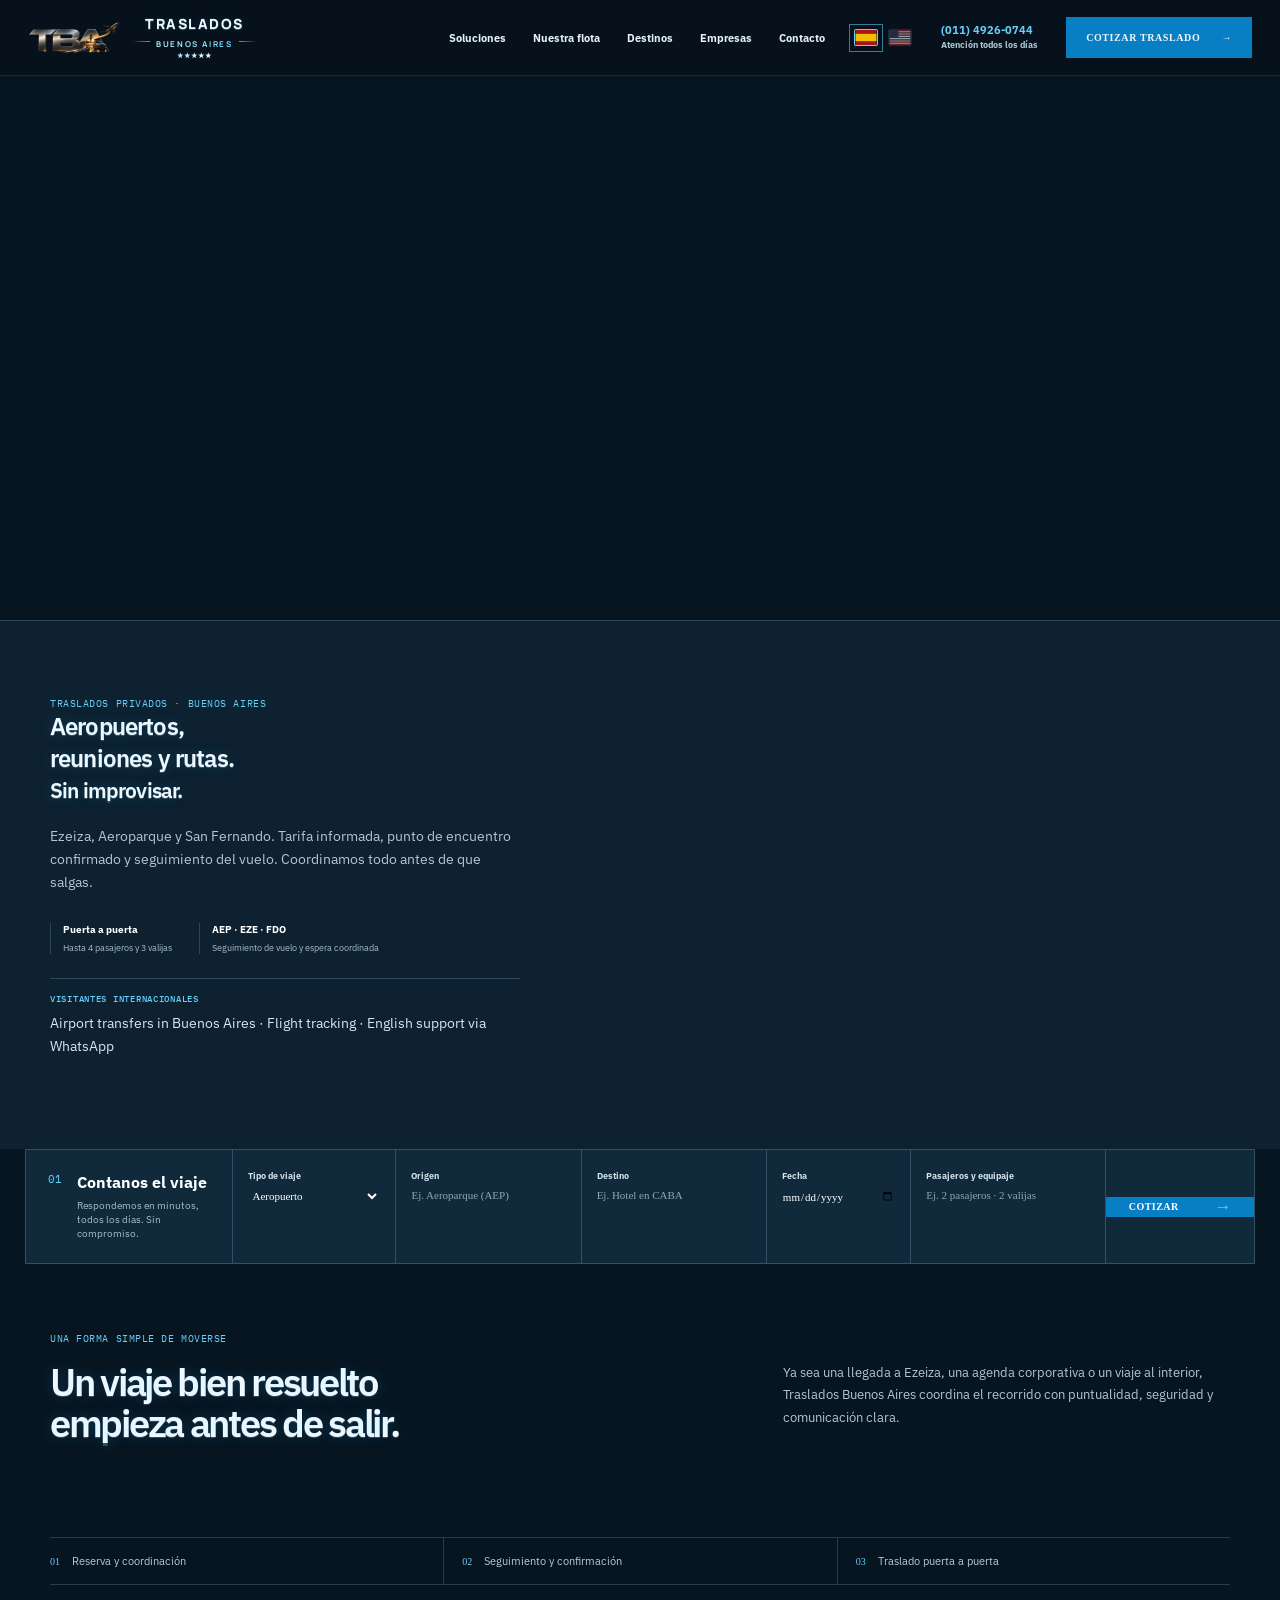
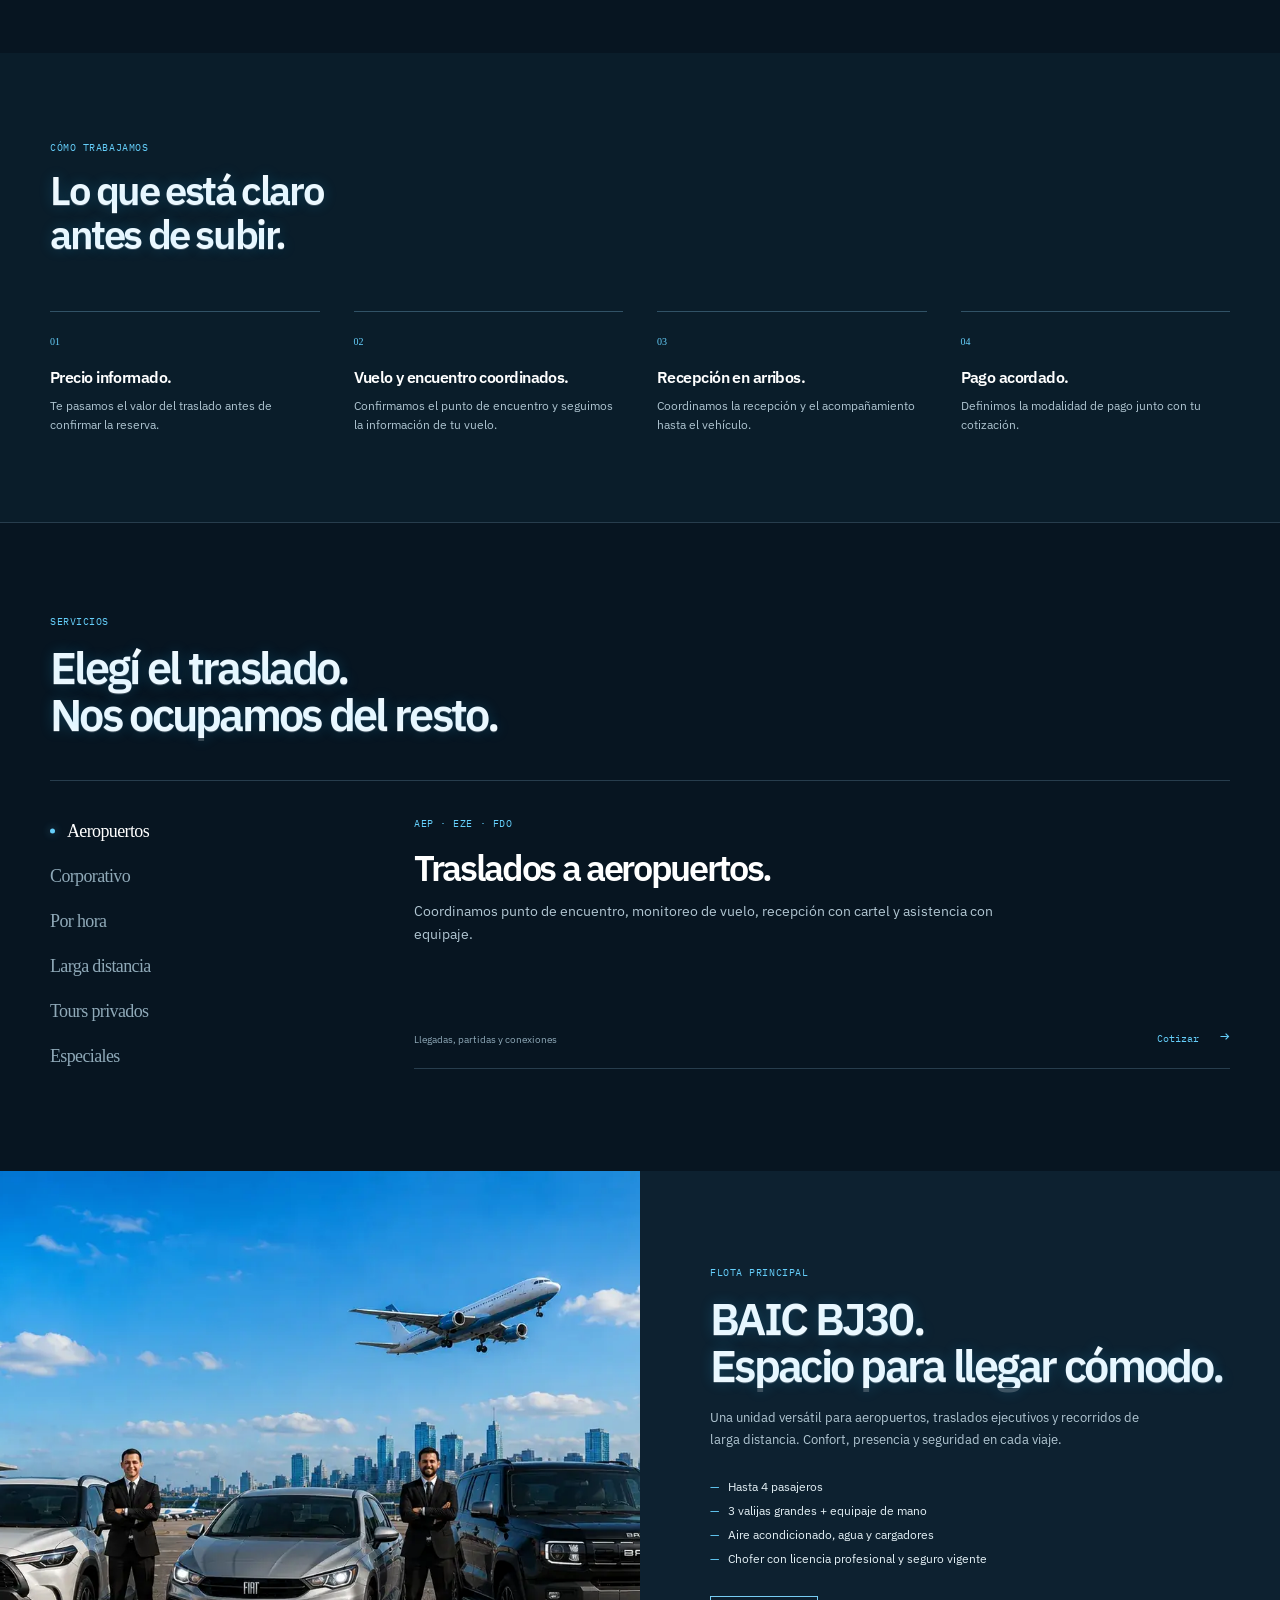
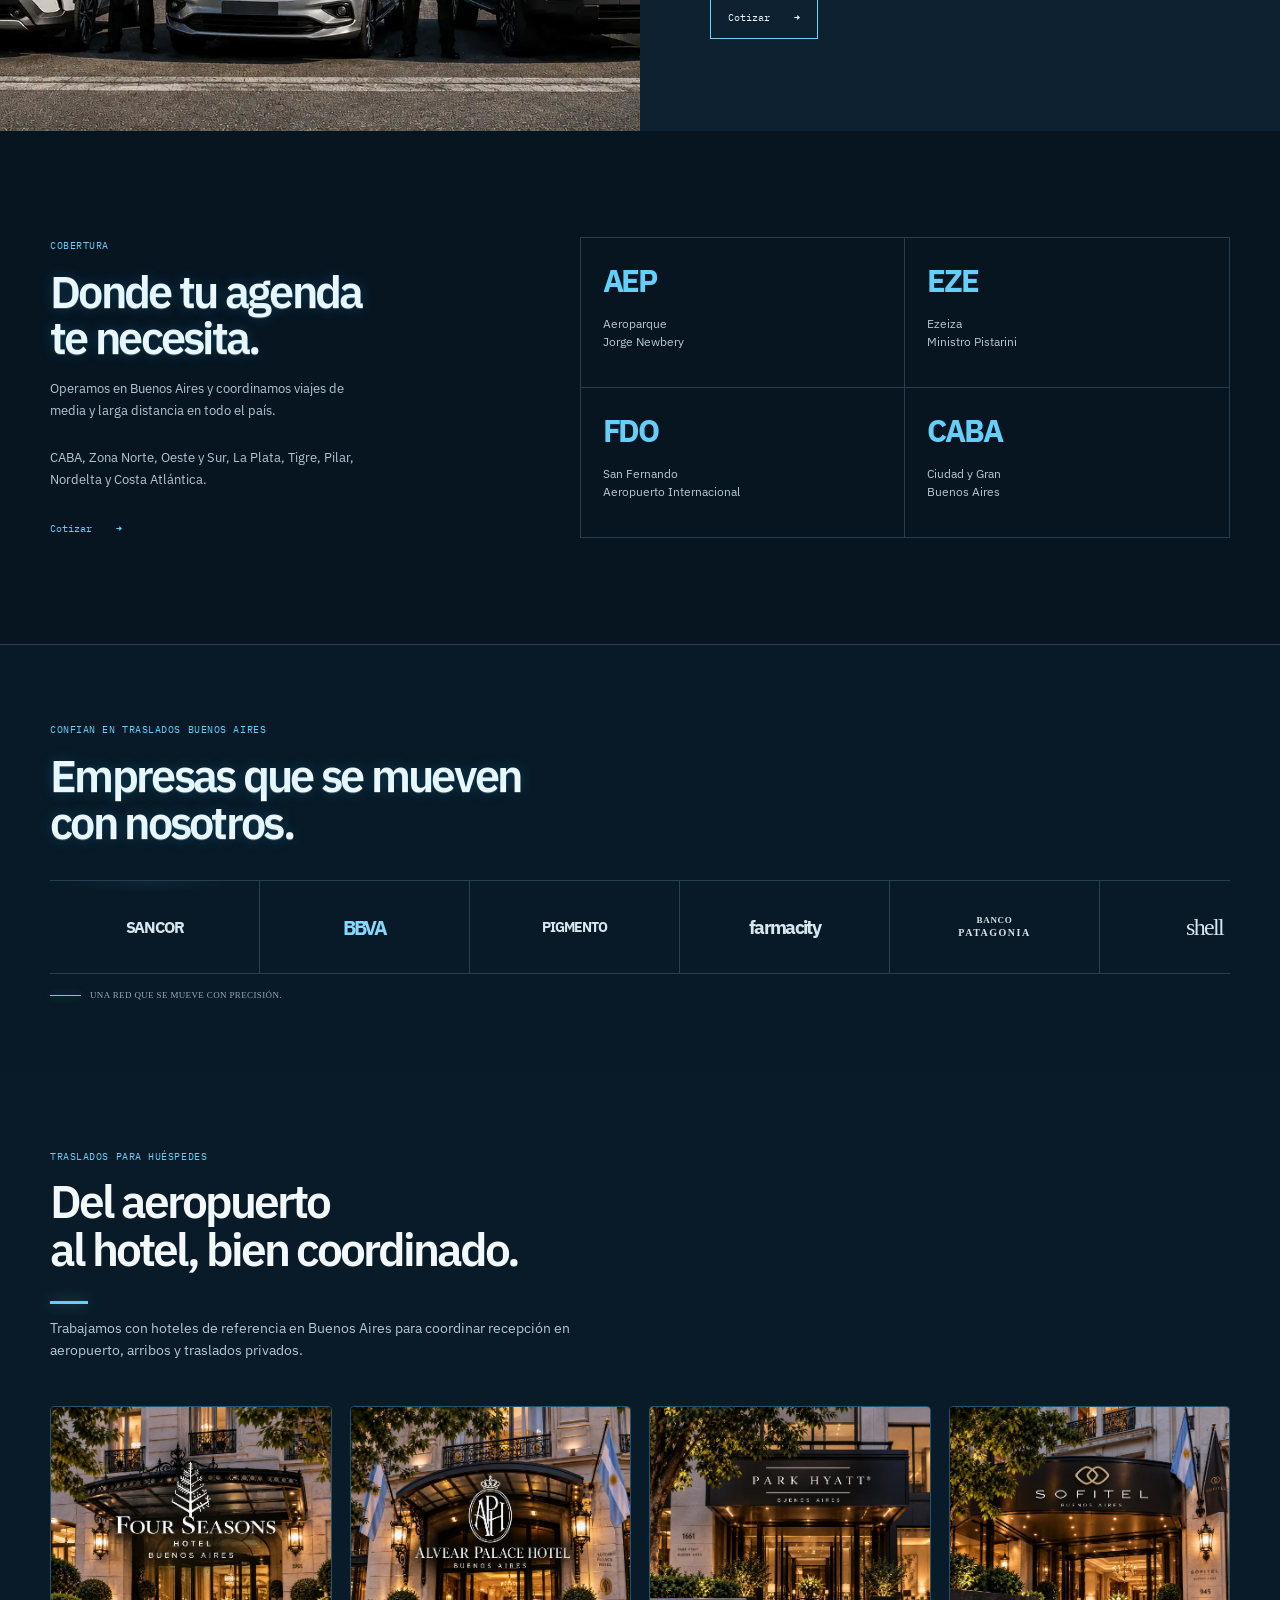
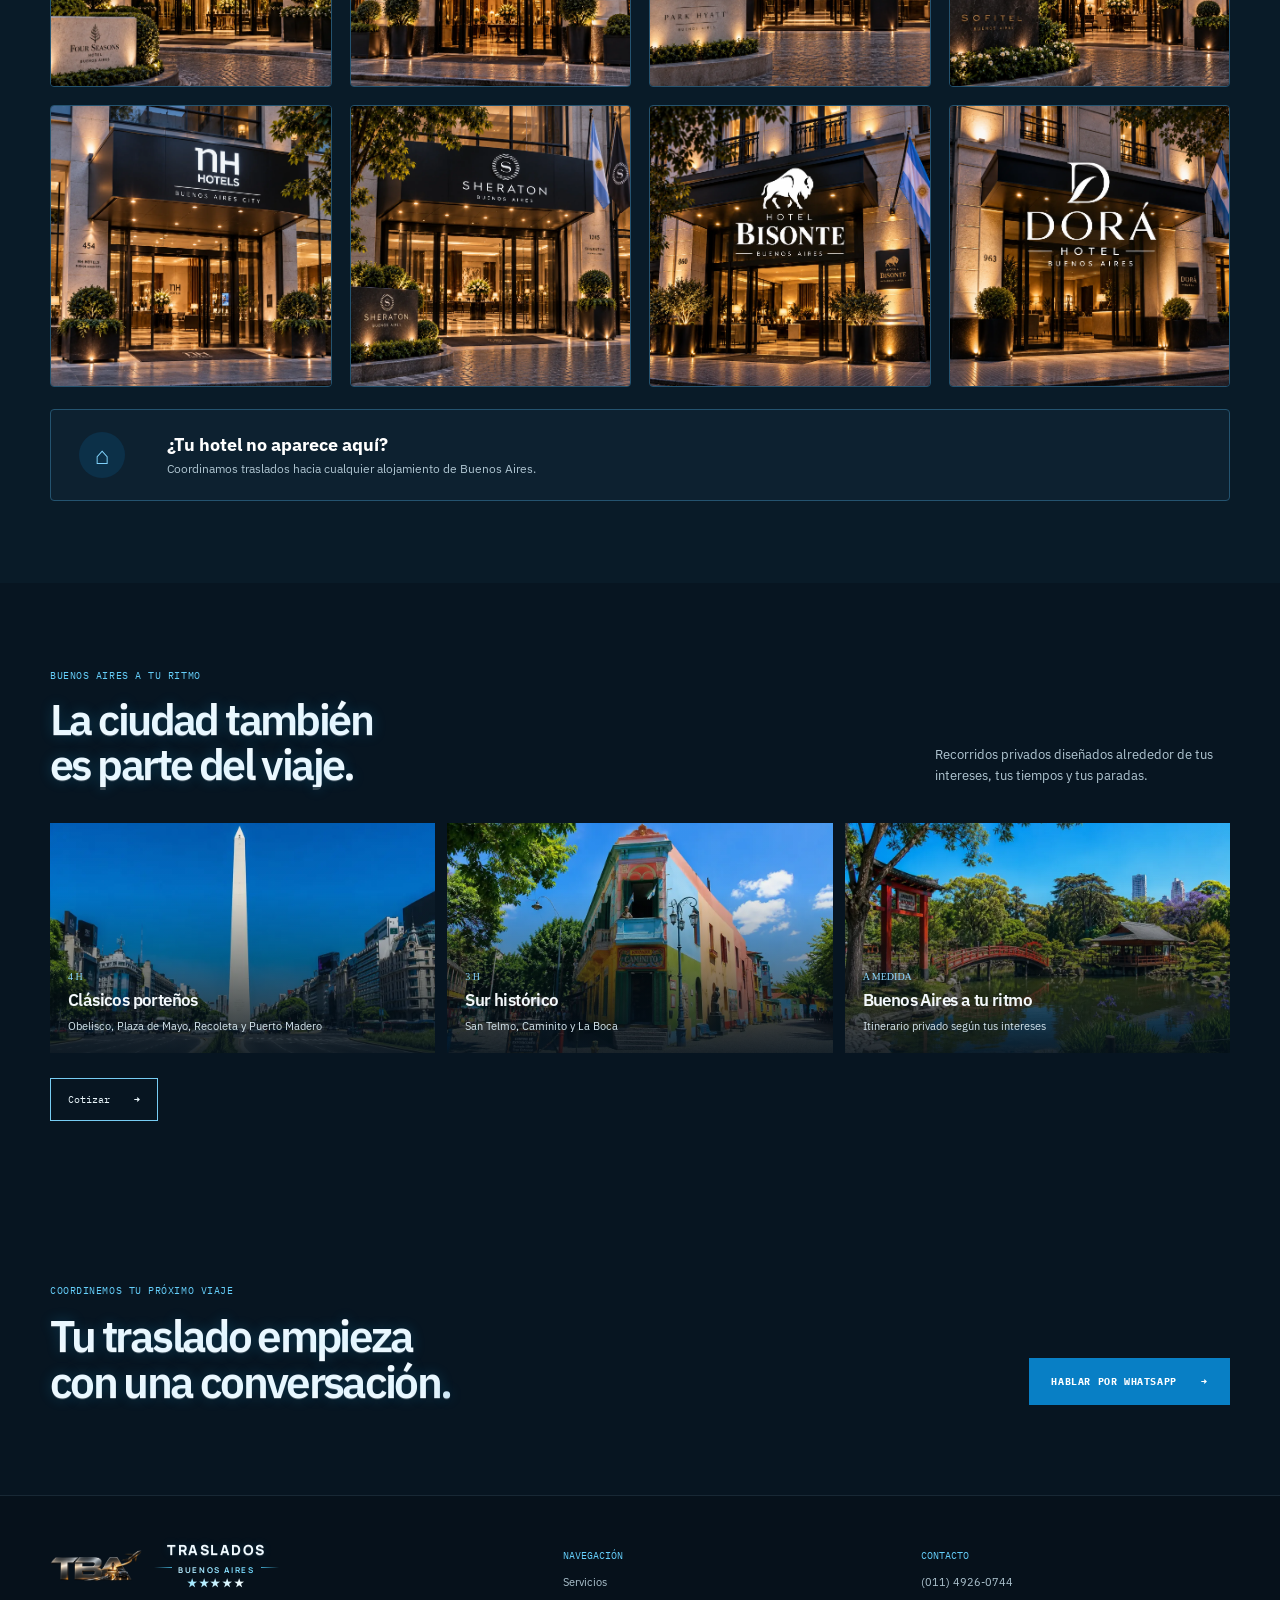
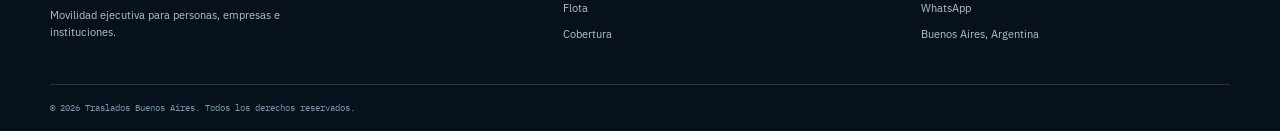
==== index.html @ 962ed680 "Update Traslados Buenos Aires site and SEO" ====
<!doctype html>
<html lang="es"><head><meta charset="UTF-8"><meta name="viewport" content="width=device-width,initial-scale=1.0"><meta name="description" content="Traslados Buenos Aires: servicio privado a Ezeiza, Aeroparque y San Fernando. Chofer, traslados ejecutivos y viajes por Argentina para residentes y visitantes internacionales desde EE. UU., Alemania, China y otros paises."><meta name="robots" content="index,follow"><meta name="geo.region" content="AR-C"><meta name="geo.placename" content="Buenos Aires, Argentina"><link rel="icon" type="image/png" sizes="512x512" href="assets/favicon-512.png"><link rel="apple-touch-icon" sizes="512x512" href="assets/favicon-512.png"><link rel="canonical" href="https://trasladosbuenosiares.com/"><meta property="og:type" content="website"><meta property="og:site_name" content="Traslados Buenos Aires"><meta property="og:title" content="Traslados Buenos Aires | Aeropuerto y chofer privado"><meta property="og:description" content="Traslados privados a Ezeiza, Aeroparque y San Fernando, con chofer y coordinacion previa en Buenos Aires, Argentina."><meta property="og:url" content="https://trasladosbuenosiares.com/"><meta name="twitter:card" content="summary"><meta name="twitter:title" content="Traslados Buenos Aires | Aeropuerto y chofer privado"><meta name="twitter:description" content="Traslados privados en Buenos Aires para aeropuertos, empresas y viajes por Argentina."><title>Traslados Buenos Aires | Ezeiza, Aeroparque y chofer privado</title><script type="application/ld+json">{"@context":"https://schema.org","@type":"LocalBusiness","name":"Traslados Buenos Aires","url":"https://trasladosbuenosiares.com/","description":"Private airport transfers and executive chauffeur service in Buenos Aires and Greater Buenos Aires, Argentina, for local clients and international visitors.","telephone":"+54 11 4926-0744","address":{"@type":"PostalAddress","addressLocality":"Buenos Aires","addressRegion":"Ciudad Autonoma de Buenos Aires","addressCountry":"AR"},"geo":{"@type":"GeoCoordinates","latitude":"-34.6037","longitude":"-58.3816"},"areaServed":[{"@type":"City","name":"Buenos Aires"},{"@type":"AdministrativeArea","name":"Gran Buenos Aires"},{"@type":"Country","name":"Argentina"}],"serviceType":["Airport transfers in Buenos Aires","Ezeiza airport transfer","Aeroparque transfer","Executive chauffeur service","Private transportation","Long-distance travel"],"audience":{"@type":"Audience","audienceType":"International visitors traveling to Buenos Aires from the United States, Germany, China and other countries"},"sameAs":[],"availableLanguage":["Spanish","English"]}</script><link rel="describedby" type="text/markdown" href="/llms.txt"><link rel="preconnect" href="https://fonts.googleapis.com"><link rel="preconnect" href="https://fonts.gstatic.com" crossorigin><link id="tba-fonts" rel="preload" as="style" href="https://fonts.googleapis.com/css2?family=IBM+Plex+Mono:wght@400;500&family=IBM+Plex+Sans:wght@400;500;600;700&family=Manrope:wght@600;700;800&display=swap"><noscript><link href="https://fonts.googleapis.com/css2?family=IBM+Plex+Mono:wght@400;500&family=IBM+Plex+Sans:wght@400;500;600;700&family=Manrope:wght@600;700;800&display=swap" rel="stylesheet"></noscript><link rel="preload" as="image" href="assets/tba-airport-arrival.webp" type="image/webp" fetchpriority="high" media="(min-width:701px)"><link rel="preload" as="image" href="assets/tba-airport-arrival-mobile.webp" type="image/webp" fetchpriority="high" media="(max-width:700px)"><link rel="stylesheet" href="styles.css"></head>
<body><header class="site-header"><a class="brand" href="#inicio" aria-label="Traslados Buenos Aires"><img class="brand-logo" src="assets/tba-logo.webp" alt="Monograma TBA" width="1774" height="887" decoding="async"><span class="brand-wordmark"><strong>TRASLADOS</strong><span class="brand-subline"><i aria-hidden="true"></i><small>BUENOS AIRES</small><i aria-hidden="true"></i></span><span class="brand-stars" aria-hidden="true">&#9733;&#9733;&#9733;&#9733;&#9733;</span></span></a><button class="menu-toggle" aria-label="Abrir menú" aria-expanded="false">☰</button><nav class="main-nav"><a href="#servicios">Soluciones</a><a href="#flota">Nuestra flota</a><a href="#cobertura">Destinos</a><a href="#empresa">Empresas</a><a href="#contacto">Contacto</a></nav><div class="lang" aria-label="Selector de idioma"><button class="active" type="button" data-language="es" aria-label="Idioma espanol" aria-pressed="true"><svg class="lang-flag" viewBox="0 0 28 20" aria-hidden="true" focusable="false"><path fill="#AA151B" d="M0 0h28v5H0zM0 15h28v5H0z"/><path fill="#F1BF00" d="M0 5h28v10H0z"/></svg><span class="sr-only">Espanol</span></button><button type="button" data-language="en" aria-label="English language" aria-pressed="false"><svg class="lang-flag" viewBox="0 0 28 20" aria-hidden="true" focusable="false"><path fill="#B22234" d="M0 0h28v1.54H0zm0 3.08h28v1.54H0zm0 3.08h28v1.54H0zm0 3.08h28v1.54H0zm0 3.08h28v1.54H0zm0 3.08h28V20H0z"/><path fill="#FFF" d="M0 1.54h28v1.54H0zm0 3.08h28v1.54H0zm0 3.08h28v1.54H0zm0 3.08h28v1.54H0zm0 3.08h28v1.54H0zm0 3.08h28v1.54H0z"/><path fill="#3C3B6E" d="M0 0h12v10.77H0z"/></svg><span class="sr-only">English</span></button></div><a class="header-phone" href="tel:+541149260744"><span>(011) 4926-0744</span><small>Atención todos los días</small></a><a class="header-cta" href="#reservar">Cotizar traslado <b>→</b></a></header>
<main><section class="hero hero-image-first" id="inicio"><div class="hero-visual"><picture><source media="(max-width:700px)" srcset="assets/tba-airport-arrival-mobile.webp" type="image/webp"><img src="assets/tba-airport-arrival.webp" alt="Servicio de traslados privados en la terminal de aeropuerto de Buenos Aires" width="1981" height="794" fetchpriority="high" decoding="async"></picture></div></section><section class="hero-intro"><div class="hero-copy"><p class="kicker">TRASLADOS PRIVADOS &middot; BUENOS AIRES</p><h1>Aeropuertos,<br>reuniones y rutas.<em>Sin improvisar.</em></h1><p>Ezeiza, Aeroparque y San Fernando. Tarifa informada, punto de encuentro confirmado y seguimiento del vuelo. Coordinamos todo antes de que salgas.</p><div class="hero-facts"><span><b>Puerta a puerta</b> Hasta 4 pasajeros y 3 valijas</span><span><b>AEP &middot; EZE &middot; FDO</b> Seguimiento de vuelo y espera coordinada</span></div><p class="international-access"><b>VISITANTES INTERNACIONALES</b><span>Airport transfers in Buenos Aires &middot; Flight tracking &middot; English support via WhatsApp</span></p></div></section>
<section class="booking" id="reservar" aria-label="Formulario de cotización"><div class="booking-intro"><span>01</span><div><b>Contanos el viaje</b><small>Respondemos en minutos, todos los días. Sin compromiso.</small></div></div><label>Tipo de viaje<select data-booking-field="Tipo de viaje"><option>Aeropuerto</option><option>Punto a punto</option><option>Auto por hora</option><option>Larga distancia</option></select></label><label>Origen<input data-booking-field="Origen" placeholder="Ej. Aeroparque (AEP)"></label><label>Destino<input data-booking-field="Destino" placeholder="Ej. Hotel en CABA"></label><label>Fecha<input data-booking-field="Fecha" type="date"></label><label>Pasajeros y equipaje<input data-booking-field="Pasajeros y equipaje" placeholder="Ej. 2 pasajeros · 2 valijas"></label><a class="booking-quote" href="https://wa.me/5491127961111" target="_blank" rel="noreferrer"><span>Cotizar</span><b>→</b></a></section>
<section class="intro section"><div><p class="kicker">UNA FORMA SIMPLE DE MOVERSE</p><h2>Un viaje bien resuelto<br>empieza antes de salir.</h2></div><p>Ya sea una llegada a Ezeiza, una agenda corporativa o un viaje al interior, Traslados Buenos Aires coordina el recorrido con puntualidad, seguridad y comunicación clara.</p><div class="intro-metrics"><span><b>01</b> Reserva y coordinación</span><span><b>02</b> Seguimiento y confirmación</span><span><b>03</b> Traslado puerta a puerta</span></div></section><section class="operation" id="como-trabajamos"><div class="operation-inner"><p class="kicker">CÓMO TRABAJAMOS</p><h2>Lo que está claro<br>antes de subir.</h2><div class="steps operation-clarity"><article><span>01</span><h3>Precio informado.</h3><p>Te pasamos el valor del traslado antes de confirmar la reserva.</p></article><article><span>02</span><h3>Vuelo y encuentro coordinados.</h3><p>Confirmamos el punto de encuentro y seguimos la información de tu vuelo.</p></article><article><span>03</span><h3>Recepción en arribos.</h3><p>Coordinamos la recepción y el acompañamiento hasta el vehículo.</p></article><article><span>04</span><h3>Pago acordado.</h3><p>Definimos la modalidad de pago junto con tu cotización.</p></article></div></div></section>
<section class="services section" id="servicios"><div class="section-heading"><p class="kicker">SERVICIOS</p><h2>Elegí el traslado.<br>Nos ocupamos del resto.</h2></div><div class="service-tabs"><div class="service-tab-nav" role="tablist" aria-label="Servicios de Traslados Buenos Aires"><button class="is-active" role="tab" aria-selected="true" data-service="airport">Aeropuertos</button><button role="tab" aria-selected="false" data-service="corporate">Corporativo</button><button role="tab" aria-selected="false" data-service="hourly">Por hora</button><button role="tab" aria-selected="false" data-service="distance">Larga distancia</button><button role="tab" aria-selected="false" data-service="tours">Tours privados</button><button role="tab" aria-selected="false" data-service="special">Especiales</button></div><div class="service-tab-panels"><article class="service-panel is-active" data-panel="airport"><p class="kicker">AEP · EZE · FDO</p><h3>Traslados a aeropuertos.</h3><p>Coordinamos punto de encuentro, monitoreo de vuelo, recepción con cartel y asistencia con equipaje.</p><div class="service-panel-footer"><span>Llegadas, partidas y conexiones</span><a href="#reservar">Cotizar <b>→</b></a></div></article><article class="service-panel" data-panel="corporate"><p class="kicker">AGENDA CORPORATIVA</p><h3>Movilidad para empresas.</h3><p>Traslados para ejecutivos, equipos y eventos con recorridos, horarios y puntos de espera definidos de antemano.</p><div class="service-panel-footer"><span>Reuniones, equipos y eventos</span><a href="#reservar">Cotizar <b>→</b></a></div></article><article class="service-panel" data-panel="hourly"><p class="kicker">AUTO A DISPOSICIÓN</p><h3>Tiempo a tu favor.</h3><p>Vehículo con chofer para trámites, visitas y recorridos abiertos. La unidad queda disponible durante el tiempo coordinado.</p><div class="service-panel-footer"><span>Mínimo de 3 horas · Kilometraje libre dentro de CABA y GBA</span><a href="#reservar">Cotizar <b>→</b></a></div></article><article class="service-panel" data-panel="distance"><p class="kicker">INTERURBANOS</p><h3>Media y larga distancia.</h3><p>Mar del Plata, Rosario, Córdoba, Pinamar y cualquier destino del país. Cotizamos según recorrido, horarios, paradas y equipaje.</p><div class="service-panel-footer"><span>Desde CABA y Gran Buenos Aires</span><a href="#reservar">Cotizar <b>→</b></a></div></article><article class="service-panel" data-panel="tours"><p class="kicker">BUENOS AIRES Y ALREDEDORES</p><h3>Recorridos a tu ritmo.</h3><p>Armamos un itinerario privado según intereses, tiempos y los lugares que quieras conocer.</p><div class="service-panel-footer"><span>Ciudad, cultura, compras y paseos</span><a href="#recorridos">Ver recorridos <b>→</b></a></div></article><article class="service-panel" data-panel="special"><p class="kicker">ENVÍOS PUERTA A PUERTA</p><h3>Encomiendas y documentación.</h3><p>Mensajería privada para documentos, carpetas o paquetes pequeños. Retiro coordinado y comprobante de entrega.</p><div class="service-panel-footer"><span>Consultas según requerimiento</span><a href="https://wa.me/5491127961111" target="_blank" rel="noreferrer">Hablar por WhatsApp <b>→</b></a></div></article></div></div></section>
<section class="fleet section" id="flota"><div class="fleet-photo"><img src="assets/tba-fleet-airport.webp" alt="BAIC BJ30 de Traslados Buenos Aires" loading="lazy" decoding="async"></div><div class="fleet-copy"><p class="kicker">FLOTA PRINCIPAL</p><h2>BAIC BJ30.<br>Espacio para llegar cómodo.</h2><p>Una unidad versátil para aeropuertos, traslados ejecutivos y recorridos de larga distancia. Confort, presencia y seguridad en cada viaje.</p><ul><li>Hasta 4 pasajeros</li><li>3 valijas grandes + equipaje de mano</li><li>Aire acondicionado, agua y cargadores</li><li>Chofer con licencia profesional y seguro vigente</li></ul><a class="outline-button" href="#reservar">Cotizar <b>→</b></a></div></section>
<section class="coverage section" id="cobertura"><div class="coverage-copy"><p class="kicker">COBERTURA</p><h2>Donde tu agenda<br>te necesita.</h2><p>Operamos en Buenos Aires y coordinamos viajes de media y larga distancia en todo el país.</p><p class="coverage-zones">CABA, Zona Norte, Oeste y Sur, La Plata, Tigre, Pilar, Nordelta y Costa Atlántica.</p><a href="#reservar">Cotizar <b>→</b></a></div><div class="coverage-list"><article><span>AEP</span><p>Aeroparque<br>Jorge Newbery</p></article><article><span>EZE</span><p>Ezeiza<br>Ministro Pistarini</p></article><article><span>FDO</span><p>San Fernando<br>Aeropuerto Internacional</p></article><article><span>CABA</span><p>Ciudad y Gran<br>Buenos Aires</p></article></div></section>
<section class="company section" id="empresa"><div class="section-heading"><p class="kicker">CONFIAN EN TRASLADOS BUENOS AIRES</p><h2>Empresas que se mueven<br>con nosotros.</h2></div><div class="companies-rail" aria-label="Empresas que confían en Traslados Buenos Aires"><div class="companies"><span class="word-sancor">SANCOR</span><span class="word-bbva">BBVA</span><span class="word-pigmento">PIGMENTO</span><span class="word-farmacity">farmacity</span><span class="word-patagonia">BANCO <i>PATAGONIA</i></span><span class="word-shell">shell</span><span class="word-ypf">YPF</span></div><div class="companies companies-copy" aria-hidden="true"><span class="word-sancor">SANCOR</span><span class="word-bbva">BBVA</span><span class="word-pigmento">PIGMENTO</span><span class="word-farmacity">farmacity</span><span class="word-patagonia">BANCO <i>PATAGONIA</i></span><span class="word-shell">shell</span><span class="word-ypf">YPF</span></div></div><p class="company-note"><i></i> Una red que se mueve con precisión.</p></section>
<section class="hotels section" id="hoteles"><div class="hotel-heading"><p class="kicker">TRASLADOS PARA HUÉSPEDES</p><h2>Del aeropuerto<br>al hotel, bien coordinado.</h2><i></i><p>Trabajamos con hoteles de referencia en Buenos Aires para coordinar recepción en aeropuerto, arribos y traslados privados.</p></div><div class="hotel-cards" aria-label="Hoteles con los que trabaja Traslados Buenos Aires"><article class="hotel-card hotel-four hotel-photo"><img class="hotel-thumb" src="assets/four-seasons-buenos-aires.webp" alt="Fachada del Four Seasons Hotel Buenos Aires" width="1254" height="1254" loading="lazy" decoding="async"></article><article class="hotel-card hotel-alvear hotel-photo"><img class="hotel-thumb" src="assets/alvear-palace-buenos-aires.webp" alt="Fachada de Alvear Palace Hotel" width="1254" height="1254" loading="lazy" decoding="async"></article><article class="hotel-card hotel-park hotel-photo"><img class="hotel-thumb" src="assets/park-hyatt-buenos-aires.webp" alt="Fachada de Park Hyatt Buenos Aires" width="1254" height="1254" loading="lazy" decoding="async"></article><article class="hotel-card hotel-sofitel hotel-photo"><img class="hotel-thumb" src="assets/sofitel-buenos-aires.webp" alt="Fachada del Sofitel Buenos Aires" width="1254" height="1254" loading="lazy" decoding="async"></article><article class="hotel-card hotel-nh hotel-photo"><img class="hotel-thumb" src="assets/nh-hotels-buenos-aires.webp" alt="Fachada de NH Hotels Buenos Aires City" width="1254" height="1254" loading="lazy" decoding="async"></article><article class="hotel-card hotel-sheraton"><img class="hotel-thumb" src="assets/sheraton-buenos-aires.webp" alt="Fachada del Sheraton Buenos Aires" width="1254" height="1254" loading="lazy" decoding="async"></article><article class="hotel-card hotel-bisonte hotel-photo"><img class="hotel-thumb" src="assets/hotel-bisonte-buenos-aires.webp" alt="Fachada del Hotel Bisonte Buenos Aires" width="1254" height="1254" loading="lazy" decoding="async"></article><article class="hotel-card hotel-dora hotel-photo"><img class="hotel-thumb" src="assets/dora-hotel-buenos-aires.webp" alt="Fachada del Hotel D Ora Buenos Aires" width="1254" height="1254" loading="lazy" decoding="async"></article></div><a class="hotel-other" href="https://wa.me/5491127961111?text=Hola%2C%20quiero%20coordinar%20un%20traslado%20a%20un%20hotel." target="_blank" rel="noreferrer" aria-label="Consultar traslado a hotel por WhatsApp"><span class="hotel-bell" aria-hidden="true">⌂</span><div><b>¿Tu hotel no aparece aquí?</b><p>Coordinamos traslados hacia cualquier alojamiento de Buenos Aires.</p></div></a></section>
<section class="gallery section" id="recorridos"><div class="gallery-heading"><div><p class="kicker">BUENOS AIRES A TU RITMO</p><h2>La ciudad también<br>es parte del viaje.</h2></div><p>Recorridos privados diseñados alrededor de tus intereses, tus tiempos y tus paradas.</p></div><div class="gallery-grid gallery-routes"><article class="place-obelisco"><span>4 H</span><h3>Clásicos porteños<br><small>Obelisco, Plaza de Mayo, Recoleta y Puerto Madero</small></h3></article><article class="place-caminito"><span>3 H</span><h3>Sur histórico<br><small>San Telmo, Caminito y La Boca</small></h3></article><article class="place-jardin"><span>A MEDIDA</span><h3>Buenos Aires a tu ritmo<br><small>Itinerario privado según tus intereses</small></h3></article></div><a class="outline-button" href="#reservar">Cotizar <b>→</b></a></section>
<section class="final-cta"><div><p class="kicker">COORDINEMOS TU PRÓXIMO VIAJE</p><h2>Tu traslado empieza<br>con una conversación.</h2></div><a href="https://wa.me/5491127961111" target="_blank" rel="noreferrer">Hablar por WhatsApp <b>→</b></a></section></main>
<footer id="contacto"><div class="footer-grid"><div><a class="brand" href="#inicio" aria-label="Traslados Buenos Aires"><img class="brand-logo" src="assets/tba-logo.webp" alt="Monograma TBA" width="1774" height="887" decoding="async"><span class="brand-wordmark"><strong>TRASLADOS</strong><span class="brand-subline"><i aria-hidden="true"></i><small>BUENOS AIRES</small><i aria-hidden="true"></i></span><span class="brand-stars" aria-hidden="true">&#9733;&#9733;&#9733;&#9733;&#9733;</span></span></a><p>Movilidad ejecutiva para personas, empresas e instituciones.</p></div><div><b>NAVEGACIÓN</b><a href="#servicios">Servicios</a><a href="#flota">Flota</a><a href="#cobertura">Cobertura</a></div><div><b>CONTACTO</b><a href="tel:+541149260744">(011) 4926-0744</a><a href="https://wa.me/5491127961111" target="_blank" rel="noreferrer">WhatsApp</a><span>Buenos Aires, Argentina</span></div></div><div class="copyright">© 2026 Traslados Buenos Aires. Todos los derechos reservados.</div></footer><script src="script.js"></script></body></html>
---- styles.css ----
:root{--navy:#071521;--blue:#057bcd;--sky:#6ec9fb;--muted:#9aafbd;--line:rgba(163,205,232,.23)}*{box-sizing:border-box}html{scroll-behavior:smooth}body{margin:0;background:var(--navy);color:#fff;font-family:"DM Sans",sans-serif}h1,h2,h3,p{margin:0}a{color:inherit}.site-header{height:76px;display:flex;align-items:center;gap:28px;padding:0 max(28px,calc((100vw - 1280px)/2));background:#06111b}.brand{display:flex;align-items:center;gap:12px;text-decoration:none;font-size:20px;font-weight:700;letter-spacing:.1em;line-height:1}.brand small{display:block;margin-top:5px;font:9px "DM Mono";letter-spacing:.08em}.brand-symbol{width:38px;height:38px;display:grid;place-items:center;border:1px solid var(--sky);border-radius:50%;color:var(--sky);font:19px "Playfair Display"}.main-nav{display:flex;gap:27px;margin-left:auto}.main-nav a,.header-phone{font-size:11px;font-weight:700;text-decoration:none}.lang{display:flex;gap:5px;color:#7890a0;font:10px "DM Mono"}.lang button{padding:0;border:0;background:none;color:inherit;font:inherit;cursor:pointer}.lang .active{color:var(--sky)}.header-phone{line-height:1.2;color:var(--sky)}.header-phone small{display:block;color:#b6c9d5;font-size:9px;margin-top:3px}.header-cta{padding:15px 20px;background:var(--blue);font:700 10px "DM Sans";letter-spacing:.06em;text-transform:uppercase;text-decoration:none}.header-cta b,.booking a b,.service-list a b,.outline-button b,.coverage a b,.final-cta b{margin-left:18px}.menu-toggle{display:none}.hero{display:grid;grid-template-columns:42% 58%;min-height:500px;background:var(--navy)}.hero-copy{padding:88px 40px 65px max(28px,calc((100vw - 1280px)/2));display:flex;flex-direction:column;justify-content:center}.kicker{font:10px "DM Mono";letter-spacing:.055em;color:var(--sky)}.hero h1{margin-top:18px;font-size:61px;line-height:.91;letter-spacing:-.08em}.hero h1 em,.intro em{display:block;color:var(--sky);font:500 57px/1 "Playfair Display";letter-spacing:-.05em}.hero-copy>p:not(.kicker){max-width:410px;margin-top:25px;font-size:14px;line-height:1.65;color:#c8dbe7}.hero-facts{display:flex;gap:27px;margin-top:30px}.hero-facts span{max-width:145px;border-left:1px solid var(--line);padding-left:12px;color:#a9c0cf;font-size:9px;line-height:1.45}.hero-facts b{display:block;color:#fff;font-size:10px;margin-bottom:3px}.hero-visual{position:relative;overflow:hidden;min-height:500px}.hero-visual:after{content:"";position:absolute;inset:0;background:linear-gradient(90deg,#071521 0%,rgba(7,21,33,.36) 18%,rgba(7,21,33,0) 52%)}.hero-visual img{width:100%;height:100%;object-fit:cover;object-position:center;display:block}.hero-visual p{position:absolute;z-index:1;right:30px;bottom:27px;padding-left:13px;border-left:2px solid var(--sky);font:10px "DM Mono";color:#d9effd}.booking{max-width:1230px;margin:-29px auto 0;position:relative;z-index:2;display:grid;grid-template-columns:1.2fr 1fr 1.15fr 1.15fr .75fr .9fr;align-items:stretch;background:#102533;border:1px solid #38556a}.booking-intro{display:flex;gap:15px;padding:22px;border-right:1px solid #38556a}.booking-intro>span{font:11px "DM Mono";color:var(--sky)}.booking-intro b{display:block;font-size:16px}.booking-intro small{display:block;margin-top:7px;color:#a7bdcc;font-size:10px;line-height:1.4}.booking label{padding:20px 15px;border-right:1px solid #38556a;color:#c8dbe7;font-size:9px;font-weight:700}.booking input,.booking select{display:block;width:100%;margin-top:8px;padding:0;border:0;background:transparent;outline:0;color:#fff;font:11px "DM Sans"}.booking input::placeholder{color:#8aa3b4}.booking select option{background:#102533}.booking>a{display:flex;align-items:center;justify-content:center;align-self:center;margin:12px;background:var(--blue);font:700 10px "DM Sans";letter-spacing:.06em;text-decoration:none;text-transform:uppercase}.section{max-width:1180px;margin:auto;padding:106px 0}.intro{display:grid;grid-template-columns:1.1fr .75fr;gap:130px;align-items:end}.intro h2,.section-heading h2,.coverage h2,.fleet h2,.final-cta h2{margin-top:16px;font-size:45px;line-height:1.04;letter-spacing:-.06em}.intro h2 em{font-size:43px;margin-top:4px}.intro>p{font-size:14px;line-height:1.7;color:#b4c7d3}.services{border-top:1px solid var(--line)}.section-heading{max-width:640px}.section-heading>p:last-child{margin-top:17px;color:#afc1cd;font-size:13px;line-height:1.6}.service-list{margin-top:53px;border-top:1px solid var(--line)}.service-list article{display:grid;grid-template-columns:70px minmax(250px,1fr) 120px;gap:24px;align-items:start;padding:25px 0;border-bottom:1px solid var(--line)}.service-list article>span{color:var(--sky);font:11px "DM Mono"}.service-list h3{font-size:18px}.service-list p{max-width:520px;margin-top:8px;color:#a9bdc9;font-size:12px;line-height:1.55}.service-list a{padding-top:4px;color:var(--sky);font:10px "DM Mono";text-decoration:none;text-align:right}.operation{background:#dcebf4;color:#102636}.operation-inner{max-width:1180px;margin:auto;padding:88px 0}.operation .kicker{color:#0876bd}.operation h2{margin-top:15px;font-size:40px;line-height:1.08;letter-spacing:-.06em}.steps{display:grid;grid-template-columns:repeat(3,1fr);gap:60px;margin-top:55px}.steps article{border-top:1px solid #91afc0;padding-top:17px}.steps span{font:10px "DM Mono";color:#0876bd}.steps h3{margin-top:26px;font-size:16px}.steps p{margin-top:9px;font-size:12px;line-height:1.6;color:#526c7b}.fleet{display:grid;grid-template-columns:1fr 1fr;padding:0;max-width:none;background:#0d2130}.fleet-photo{height:560px;overflow:hidden}.fleet-photo img{width:100%;height:100%;object-fit:cover;object-position:68% center;display:block;filter:saturate(.82) contrast(1.05)}.fleet-copy{padding:95px max(28px,calc((100vw - 1180px)/2)) 80px 70px}.fleet-copy p:not(.kicker){margin-top:19px;max-width:430px;color:#b6c8d3;font-size:13px;line-height:1.65}.fleet-copy ul{margin:25px 0;padding:0;list-style:none;color:#e7f4fc;font-size:12px;line-height:2}.fleet-copy li:before{content:"—";color:var(--sky);margin-right:9px}.outline-button{display:inline-block;border:1px solid #77c8f5;padding:14px 17px;color:#e7f4fc;text-decoration:none;font:10px "DM Mono"}.coverage{display:grid;grid-template-columns:.85fr 1.35fr;gap:120px;align-items:center}.coverage-copy>p:not(.kicker){margin:17px 0 26px;max-width:330px;color:#b7cbd7;font-size:13px;line-height:1.65}.coverage-copy>a{color:var(--sky);font:10px "DM Mono";text-decoration:none}.coverage-list{display:grid;grid-template-columns:1fr 1fr;border-top:1px solid var(--line);border-left:1px solid var(--line)}.coverage-list article{min-height:150px;padding:22px;border-right:1px solid var(--line);border-bottom:1px solid var(--line)}.coverage-list span{font-size:31px;font-weight:700;letter-spacing:-.07em;color:var(--sky)}.coverage-list p{margin-top:14px;color:#b7cbd7;font-size:12px;line-height:1.5}.company{padding-top:75px;border-top:1px solid var(--line)}.companies{display:flex;justify-content:space-between;align-items:center;gap:25px;margin-top:48px;padding:30px 4px;border-top:1px solid var(--line);border-bottom:1px solid var(--line);color:#c9d7df}.companies b{font-size:15px;letter-spacing:-.06em;text-align:center}.companies b:nth-child(2),.companies b:nth-child(6){font-size:22px}.companies b:nth-child(4){font-size:19px}.companies b:last-child{color:var(--sky)}.tours .section-heading{margin-bottom:35px}.tour-grid{display:grid;grid-template-columns:1.1fr .9fr .9fr 1.1fr;gap:11px}.tour-grid article{height:250px;display:flex;align-items:end;padding:18px;position:relative;overflow:hidden;background:center/cover}.tour-grid article:before{content:"";position:absolute;inset:0;background:linear-gradient(0deg,rgba(4,17,28,.78),transparent 67%)}.tour-grid span{z-index:1;font-size:16px;font-weight:600}.tour-san{background-image:url('https://images.unsplash.com/photo-1589909202802-8f4aadce1849?auto=format&fit=crop&w=800&q=82')}.tour-rec{background-image:url('https://images.unsplash.com/photo-1601850494422-3cf14624b0b3?auto=format&fit=crop&w=800&q=82')}.tour-cam{background-image:url('https://images.unsplash.com/photo-1612294037637-ec328d0e075e?auto=format&fit=crop&w=800&q=82')}.tour-col{background-image:url('https://images.unsplash.com/photo-1589909202802-8f4aadce1849?auto=format&fit=crop&w=800&q=82')}.tours>.outline-button{margin-top:25px}.final-cta{max-width:1180px;margin:auto;padding:75px 0 90px;display:flex;justify-content:space-between;align-items:end}.final-cta h2{font-size:44px}.final-cta a{padding:17px 22px;background:var(--blue);font:700 10px "DM Sans";letter-spacing:.06em;text-transform:uppercase;text-decoration:none}footer{background:#06111b;padding:47px max(28px,calc((100vw - 1180px)/2)) 18px}.footer-grid{display:grid;grid-template-columns:1.5fr 1fr 1fr;gap:50px}.footer-grid>div>p{max-width:250px;margin-top:18px;color:#9bb1be;font-size:11px;line-height:1.6}.footer-grid b{font:10px "DM Mono";color:var(--sky)}.footer-grid a,.footer-grid span{display:block;margin-top:12px;color:#b4c8d4;font-size:11px;text-decoration:none}.copyright{margin-top:42px;padding-top:17px;border-top:1px solid #1d3748;color:#718996;font:9px "DM Mono"}.menu-toggle{color:white;background:none;border:0;font-size:20px}
@media(max-width:900px){.site-header{height:68px}.main-nav,.header-phone{display:none}.menu-toggle{display:block;margin-left:auto}.hero{grid-template-columns:1fr;min-height:630px;position:relative}.hero-copy{z-index:1;padding:78px 25px 45px}.hero-visual{position:absolute;inset:0}.hero-visual:after{background:linear-gradient(90deg,#071521 0%,rgba(7,21,33,.83) 48%,rgba(7,21,33,.35) 100%)}.hero-visual p{display:none}.booking{margin:-20px 18px 0;grid-template-columns:1fr 1fr}.booking-intro{grid-column:span 2}.booking>a{min-height:50px}.section{padding:72px 25px}.intro,.coverage{grid-template-columns:1fr;gap:36px}.fleet{grid-template-columns:1fr}.fleet-photo{height:360px}.fleet-copy{padding:65px 25px}.companies{flex-wrap:wrap}.tour-grid{grid-template-columns:1fr 1fr}.final-cta{margin:0 25px;padding:65px 0}.operation-inner{padding:70px 25px}.footer-grid{grid-template-columns:1fr 1fr}.header-cta{display:none}}
@media(max-width:900px){.main-nav.is-open{display:flex;position:absolute;z-index:10;top:68px;left:0;right:0;flex-direction:column;gap:0;padding:12px 24px;background:#06111b;border-top:1px solid #1d3748}.main-nav.is-open a{padding:13px 0;border-bottom:1px solid #1d3748}}
@media(max-width:540px){.lang{display:none}.hero h1{font-size:49px}.hero h1 em{font-size:46px}.hero-facts{gap:14px}.hero-facts span{font-size:8px}.booking{grid-template-columns:1fr}.booking-intro{grid-column:auto}.booking label{border-top:1px solid #38556a;border-right:0}.booking>a{margin:12px}.section-heading h2,.intro h2,.coverage h2,.fleet h2,.final-cta h2{font-size:36px}.intro h2 em{font-size:35px}.service-list article{grid-template-columns:40px 1fr;gap:14px}.service-list a{grid-column:2;text-align:left}.steps{grid-template-columns:1fr;gap:28px}.coverage-list{grid-template-columns:1fr 1fr}.tour-grid{grid-template-columns:1fr}.tour-grid article{height:205px}.final-cta{display:block}.final-cta a{display:inline-block;margin-top:27px}.footer-grid{grid-template-columns:1fr;gap:28px}}

/* Cleanup: restrained hero, compact operating statement, authentic-looking client list. */
.hero{min-height:455px;grid-template-columns:39% 61%}.hero-copy{padding-top:60px;padding-bottom:52px}.hero h1{font-size:54px}.hero h1 em{font-size:50px}.hero-copy>p:not(.kicker){margin-top:20px}.hero-facts{margin-top:24px}.hero-visual p{display:none}.intro.section{padding-top:68px;padding-bottom:68px;grid-template-columns:1fr .68fr;gap:75px;align-items:start}.intro h2{font-size:38px;line-height:1.08}.intro>p{padding-top:30px;font-size:13px}.intro-metrics{grid-column:1/-1;display:grid;grid-template-columns:repeat(3,1fr);margin-top:19px;border-top:1px solid var(--line);border-bottom:1px solid var(--line)}.intro-metrics span{padding:16px 18px 16px 0;color:#b9cbd6;font-size:11px}.intro-metrics span+span{padding-left:18px;border-left:1px solid var(--line)}.intro-metrics b{margin-right:9px;color:var(--sky);font:10px "DM Mono"}.company.section{padding-top:70px;padding-bottom:78px}.companies{display:grid;grid-template-columns:repeat(7,1fr);gap:0;margin-top:35px;padding:0;border:0;border-top:1px solid var(--line);border-bottom:1px solid var(--line)}.companies span{display:flex;align-items:center;justify-content:center;min-height:84px;padding:12px;border-right:1px solid var(--line);color:#d6e2e9;font-size:13px;font-weight:600;letter-spacing:-.02em;text-align:center}.companies span:last-child{border-right:0;color:var(--sky)}footer .brand{width:max-content;align-items:center;white-space:nowrap}footer .brand-symbol{flex:0 0 38px}footer .brand>span:last-child{display:block}.footer-grid>div:first-child{min-width:220px}.footer-grid>div:first-child>p{margin-top:18px}
@media(max-width:900px){.hero{min-height:570px}.intro.section{grid-template-columns:1fr;gap:8px}.intro>p{padding-top:0}.companies{grid-template-columns:repeat(4,1fr)}.companies span:nth-child(4){border-right:0}.companies span:nth-child(-n+4){border-bottom:1px solid var(--line)}}
@media(max-width:540px){.hero{min-height:535px}.hero-copy{padding-top:54px}.hero h1{font-size:43px}.hero h1 em{font-size:40px}.intro.section{padding-top:52px;padding-bottom:52px}.intro-metrics{grid-template-columns:1fr}.intro-metrics span,.intro-metrics span+span{border-left:0;border-bottom:1px solid var(--line);padding:14px 0}.intro-metrics span:last-child{border-bottom:0}.companies{grid-template-columns:1fr 1fr}.companies span{min-height:65px;border-bottom:1px solid var(--line)}.companies span:nth-child(even){border-right:0}.companies span:last-child{border-bottom:0}}

/* Hotel transfer cards: bespoke layout without reproducing official brand marks. */
.hotels{max-width:1400px;padding:88px max(28px,calc((100vw - 1280px)/2));border-top:0;background:radial-gradient(circle at 50% 40%,rgba(6,83,136,.13),transparent 43%)}.hotel-heading{max-width:670px}.hotel-heading h2{margin-top:15px;font-size:46px;line-height:1.04;letter-spacing:-.065em}.hotel-heading>i{display:block;width:38px;height:3px;margin:27px 0 13px;background:var(--sky);box-shadow:0 0 14px rgba(110,201,251,.45)}.hotel-heading>p:last-child{max-width:590px;color:#b7cbd7;font-size:14px;line-height:1.6}.hotel-cards{display:grid;grid-template-columns:repeat(4,1fr);gap:18px;margin-top:44px}.hotel-card{min-height:220px;padding:23px;position:relative;overflow:hidden;border:1px solid #24536f;border-radius:9px;background:radial-gradient(circle at 50% 0,rgba(20,90,139,.16),rgba(7,21,33,.16) 65%);display:flex;flex-direction:column;align-items:center;justify-content:center;text-align:center;transition:transform .25s,border-color .25s,background .25s}.hotel-card:hover{transform:translateY(-4px);border-color:#5fc5fa;background:radial-gradient(circle at 50% 0,rgba(21,122,191,.26),rgba(7,21,33,.15) 67%)}.hotel-mark{height:41px;min-width:41px;padding:0 8px;display:grid;place-items:center;border:1px solid rgba(193,232,254,.76);border-radius:50%;font:500 23px/1 "Cormorant Garamond";color:#eff9ff}.hotel-card h3{margin-top:10px;font-size:25px;line-height:1;letter-spacing:-.06em}.hotel-card p{margin-top:7px;color:#d4e7f2;font:9px "DM Mono";letter-spacing:.12em;text-transform:uppercase}.hotel-card a{width:100%;display:flex;justify-content:space-between;align-items:center;margin-top:auto;padding-top:17px;border-top:1px solid rgba(103,176,218,.34);color:#73cdfb;font-size:11px;text-decoration:none}.hotel-card a b{font-size:18px;font-weight:400}.hotel-four h3,.hotel-sofitel h3,.hotel-sheraton h3{font:500 28px/1 "Cormorant Garamond"}.hotel-alvear h3,.hotel-park h3{font-size:16px;letter-spacing:.15em;text-transform:uppercase}.hotel-park .hotel-mark,.hotel-nh .hotel-mark{font:700 14px "DM Sans";letter-spacing:-.07em}.hotel-nh h3{font-size:22px}.hotel-sheraton .hotel-mark{font:600 20px "Playfair Display"}.hotel-other{display:grid;grid-template-columns:68px 1fr auto;align-items:center;gap:20px;margin-top:22px;padding:22px 28px;border:1px solid #24536f;border-radius:9px;background:rgba(11,35,52,.5)}.hotel-bell{width:46px;height:46px;display:grid;place-items:center;border-radius:50%;background:rgba(5,123,205,.16);color:#83d6ff;font-size:24px}.hotel-other b{font-size:18px}.hotel-other p{margin-top:5px;color:#a9bfcd;font-size:12px}.hotel-other a{color:#72cef9;text-decoration:none;font-size:14px;white-space:nowrap}.hotel-other a b{margin-left:17px;font-size:19px;font-weight:400}@media(max-width:900px){.hotels{padding:65px 25px}.hotel-cards{grid-template-columns:repeat(2,1fr)}.hotel-other{grid-template-columns:52px 1fr}.hotel-other a{grid-column:2;margin-top:4px}}@media(max-width:540px){.hotel-heading h2{font-size:37px}.hotel-heading>p:last-child{font-size:13px}.hotel-cards{grid-template-columns:1fr;gap:11px;margin-top:30px}.hotel-card{min-height:190px}.hotel-other{grid-template-columns:45px 1fr;padding:18px;gap:14px}.hotel-other b{font-size:15px}.hotel-other p{font-size:11px}}

/* Minimal service selector: one focused panel rather than six repeated rows. */
.service-accordion{display:none}.service-tabs{display:grid;grid-template-columns:280px minmax(0,1fr);gap:84px;margin-top:42px;padding-top:28px;border-top:1px solid var(--line)}.service-tab-nav{display:flex;flex-direction:column;align-items:flex-start}.service-tab-nav button{position:relative;width:100%;padding:12px 0;border:0;background:transparent;color:#879eae;font:500 18px "DM Sans";letter-spacing:-.035em;text-align:left;cursor:pointer;transition:color .2s,padding-left .2s}.service-tab-nav button:hover,.service-tab-nav button.is-active{padding-left:17px;color:#fff}.service-tab-nav button.is-active:before{content:"";position:absolute;left:0;top:50%;width:5px;height:5px;border-radius:50%;background:var(--sky);transform:translateY(-50%);box-shadow:0 0 8px rgba(110,201,251,.65)}.service-tab-panels{position:relative;min-height:260px}.service-panel{display:none;min-height:260px;padding:8px 0 22px;border-bottom:1px solid var(--line);animation:panel-enter .25s ease-out}.service-panel.is-active{display:flex;flex-direction:column}.service-panel h3{margin:20px 0 14px;font-size:36px;line-height:1;letter-spacing:-.065em}.service-panel>p:not(.kicker){max-width:610px;color:#b9ccd8;font-size:14px;line-height:1.65}.service-panel-footer{display:flex;justify-content:space-between;align-items:end;gap:25px;margin-top:auto;padding-top:32px}.service-panel-footer span{color:#8ea8b9;font-size:10px}.service-panel-footer a{color:#8bd8ff;text-decoration:none;font:10px "DM Mono";white-space:nowrap}.service-panel-footer b{margin-left:15px;font-size:16px;font-weight:400}@keyframes panel-enter{from{opacity:0;transform:translateY(7px)}to{opacity:1;transform:translateY(0)}}@media(max-width:700px){.service-tabs{grid-template-columns:1fr;gap:26px}.service-tab-nav{flex-direction:row;gap:7px;overflow-x:auto;padding-bottom:5px}.service-tab-nav button{width:auto;flex:none;padding:8px 12px;border:1px solid #345064;font-size:13px;white-space:nowrap}.service-tab-nav button:hover,.service-tab-nav button.is-active{padding-left:12px;border-color:#78c9f5;background:rgba(5,123,205,.1)}.service-tab-nav button.is-active:before{display:none}.service-tab-panels,.service-panel{min-height:0}.service-panel h3{font-size:28px}.service-panel-footer{display:block;margin-top:20px;padding-top:17px}.service-panel-footer a{display:inline-block;margin-top:14px}}

/* Services as an operational accordion: detail on demand, without another module. */
.service-list{display:none}.service-accordion{margin-top:42px;border-top:1px solid var(--line)}.service-accordion details{border-bottom:1px solid var(--line)}.service-accordion summary{display:grid;grid-template-columns:70px 1fr auto;gap:20px;align-items:center;min-height:82px;padding:0;cursor:pointer;list-style:none}.service-accordion summary::-webkit-details-marker{display:none}.service-number{font:10px "DM Mono";color:var(--sky)}.service-title{font-size:18px;font-weight:700;letter-spacing:-.03em}.service-toggle{font:10px "DM Mono";color:var(--sky);white-space:nowrap}.service-toggle b{display:inline-block;margin-left:14px;font-size:14px;font-weight:400;transition:transform .2s}.service-accordion details[open] .service-toggle b{transform:rotate(180deg)}.service-detail{display:grid;grid-template-columns:minmax(300px,610px) 1fr;gap:44px;padding:0 0 26px 90px;color:#b7cbd7;font-size:12px;line-height:1.65}.service-detail>div{display:flex;align-items:end;justify-content:space-between;gap:20px}.service-detail>div>span{font-size:10px;color:#8ea8b9}.service-detail a{color:#84d1fb;text-decoration:none;white-space:nowrap;font:10px "DM Mono"}.service-detail a b{margin-left:12px;font-size:14px;font-weight:400}@media(max-width:700px){.service-accordion summary{grid-template-columns:36px 1fr auto;gap:10px;min-height:70px}.service-title{font-size:15px}.service-toggle{font-size:0}.service-toggle b{font-size:16px;margin-left:0}.service-detail{grid-template-columns:1fr;padding:0 0 20px 46px;gap:15px}.service-detail>div{display:block}.service-detail a{display:inline-block;margin-top:12px}}

/* Rebuilt Traslados Buenos Aires wordmark: a compact mark with a stable horizontal lockup. */
.brand{display:inline-flex;align-items:center;gap:13px;width:max-content;white-space:nowrap;letter-spacing:.095em}.brand-symbol{width:42px;height:42px;flex:0 0 42px;display:grid;place-items:center;position:relative;border:1px solid #56bdf4;border-radius:11px 11px 11px 2px;color:#76cdfb;transform:rotate(45deg);background:linear-gradient(135deg,rgba(20,84,123,.26),rgba(7,21,33,.08))}.brand-symbol:after{content:"";position:absolute;inset:6px;border:1px solid rgba(122,210,255,.34);border-radius:7px 7px 7px 1px}.brand-symbol i{position:absolute;inset:0;z-index:1;display:grid;place-items:center;font:600 20px/1 "Playfair Display";font-style:italic;transform:rotate(-45deg)}.brand-name{display:block;font:700 20px/1 "DM Sans";letter-spacing:.105em}.brand-name small{display:block;margin-top:5px;font:9px "DM Mono";letter-spacing:.12em;color:#b7d8eb}footer .brand{align-items:center;white-space:nowrap}footer .brand-symbol{flex:0 0 42px}footer .brand>span:last-child{display:block}

/* Grounded hero copy and a quieter quotation action. */
.hero h1{font-size:50px;line-height:.98;letter-spacing:-.075em}.hero h1 em{margin-top:7px;font-size:48px;letter-spacing:-.06em}.hero-copy>p:not(.kicker){max-width:435px;line-height:1.6}.hero-facts span{max-width:180px}.booking>a{margin:0;border-left:1px solid #38556a;background:transparent!important;color:#e5f4fc!important;justify-content:space-between;padding:0 22px;text-align:left;transition:background .2s,color .2s}.booking>a:hover{background:rgba(5,123,205,.16)!important;color:#8ed8ff!important}.booking>a span{font:700 10px "DM Sans";letter-spacing:.045em;text-transform:uppercase}.booking>a b{margin-left:12px;color:var(--sky);font-size:17px;font-weight:400}@media(max-width:900px){.booking>a{margin:12px;border:1px solid #47718a;min-height:50px;padding:0 18px}}@media(max-width:540px){.hero h1{font-size:40px}.hero h1 em{font-size:38px}.booking>a{margin:12px}}

/* Custom wordmarks: typographic signatures, not imitations of official logos. */
.companies span{font-variant-ligatures:common-ligatures}.companies .word-sancor{font-size:16px;letter-spacing:-.075em;font-weight:700}.companies .word-bbva{font-size:20px;letter-spacing:-.09em;font-weight:700;color:#86d8ff}.companies .word-pigmento{font-size:14px;letter-spacing:-.075em;font-weight:700}.companies .word-farmacity{font-size:19px;font-weight:700;letter-spacing:-.09em}.companies .word-patagonia{flex-direction:column;gap:3px;font:9px/1 "DM Sans";font-weight:700;letter-spacing:.08em}.companies .word-patagonia i{font-style:normal;font-size:10px;letter-spacing:.15em}.companies .word-shell{font:500 24px/1 "Cormorant Garamond";letter-spacing:-.07em}.companies .word-ypf{font-size:22px;font-weight:700;letter-spacing:-.13em;color:#70cdfb}.hotel-four{font:500 24px/1 "Cormorant Garamond"!important;letter-spacing:-.055em!important}.hotel-alvear{font:600 15px/1 "DM Sans"!important;letter-spacing:.18em!important}.hotel-park{font:10px/1 "DM Sans"!important;font-weight:700!important;letter-spacing:.16em!important}.hotel-sofitel{font:500 27px/1 "Cormorant Garamond"!important;letter-spacing:-.065em!important}.hotel-nh{font:700 24px/1 "DM Sans"!important;letter-spacing:-.11em!important}.hotel-nh i{font-style:normal;font-size:9px;letter-spacing:.14em;margin-left:5px}.hotel-sheraton{font:500 22px/1 "Playfair Display"!important;letter-spacing:-.055em!important}@media(max-width:540px){.companies .word-bbva,.companies .word-ypf{font-size:17px}.companies .word-shell{font-size:20px}.hotel-four,.hotel-sofitel{font-size:21px!important}.hotel-alvear{font-size:12px!important}}

/* Locally sourced Buenos Aires tour gallery. */
.hotels{padding-top:76px;padding-bottom:76px;border-top:1px solid var(--line)}.gallery{padding-top:86px;padding-bottom:88px}.gallery-heading{display:flex;justify-content:space-between;align-items:end;margin-bottom:36px}.gallery-heading h2{margin-top:15px;font-size:43px;line-height:1.05;letter-spacing:-.06em}.gallery-heading>p{max-width:295px;color:#b2c6d2;font-size:13px;line-height:1.6}.gallery-grid{display:grid;grid-template-columns:repeat(3,1fr);gap:12px}.gallery-grid article{height:230px;position:relative;display:flex;flex-direction:column;justify-content:end;padding:18px;overflow:hidden;background-position:center;background-size:cover}.gallery-grid article:before{content:"";position:absolute;inset:0;background:linear-gradient(0deg,rgba(4,17,28,.88),rgba(4,17,28,.05) 70%)}.gallery-grid span,.gallery-grid h3{position:relative}.gallery-grid span{font:10px "DM Mono";color:#8cd8ff}.gallery-grid h3{margin-top:7px;font-size:17px;letter-spacing:-.035em}.place-obelisco{background-image:url('assets/buenos-aires/obelisco.webp')}.place-caminito{background-image:url('assets/buenos-aires/caminito.webp')}.place-recoleta{background-image:url('assets/buenos-aires/cementerio-recoleta.webp')}.place-puente{background-image:url('assets/buenos-aires/puente-mujer.webp')}.place-jardin{background-image:url('assets/buenos-aires/jardin-japones.webp')}.place-floralis{background-image:url('assets/buenos-aires/floralis-generica.webp')}.gallery>.outline-button{margin-top:25px}@media(max-width:900px){.gallery-grid{grid-template-columns:repeat(2,1fr)}.gallery-heading{display:block}.gallery-heading>p{margin-top:16px}}@media(max-width:540px){.hotels,.gallery{padding-top:58px;padding-bottom:58px}.gallery-grid{grid-template-columns:1fr}.gallery-grid article{height:210px}}

/* Final hotel card overrides after legacy hotel grid rules. */
.hotels{max-width:1400px;padding:88px max(28px,calc((100vw - 1280px)/2));border-top:0;background:radial-gradient(circle at 50% 40%,rgba(6,83,136,.13),transparent 43%)}.hotel-cards{display:grid;grid-template-columns:repeat(4,1fr);gap:18px;margin-top:44px}.hotel-card{min-height:220px;padding:23px;position:relative;overflow:hidden;border:1px solid #24536f;border-radius:9px;background:radial-gradient(circle at 50% 0,rgba(20,90,139,.16),rgba(7,21,33,.16) 65%);display:flex;flex-direction:column;align-items:center;justify-content:center;text-align:center;transition:transform .25s,border-color .25s,background .25s}.hotel-card:hover{transform:translateY(-4px);border-color:#5fc5fa;background:radial-gradient(circle at 50% 0,rgba(21,122,191,.26),rgba(7,21,33,.15) 67%)}.hotel-mark{height:41px;min-width:41px;padding:0 8px;display:grid;place-items:center;border:1px solid rgba(193,232,254,.76);border-radius:50%;font:500 23px/1 "Cormorant Garamond";color:#eff9ff}.hotel-card h3{margin-top:10px;font-size:25px;line-height:1;letter-spacing:-.06em}.hotel-card p{margin-top:7px;color:#d4e7f2;font:9px "DM Mono";letter-spacing:.12em;text-transform:uppercase}.hotel-card a{width:100%;display:flex;justify-content:space-between;align-items:center;margin-top:auto;padding-top:17px;border-top:1px solid rgba(103,176,218,.34);color:#73cdfb;font-size:11px;text-decoration:none}.hotel-card a b{font-size:18px;font-weight:400}.hotel-four h3,.hotel-sofitel h3,.hotel-sheraton h3{font:500 28px/1 "Cormorant Garamond"}.hotel-alvear h3,.hotel-park h3{font-size:16px;letter-spacing:.15em;text-transform:uppercase}.hotel-park .hotel-mark,.hotel-nh .hotel-mark{font:700 14px "DM Sans";letter-spacing:-.07em}.hotel-nh h3{font-size:22px}.hotel-sheraton .hotel-mark{font:600 20px "Playfair Display"}.hotel-other{display:grid;grid-template-columns:68px 1fr auto;align-items:center;gap:20px;margin-top:22px;padding:22px 28px;border:1px solid #24536f;border-radius:9px;background:rgba(11,35,52,.5)}.hotel-bell{width:46px;height:46px;display:grid;place-items:center;border-radius:50%;background:rgba(5,123,205,.16);color:#83d6ff;font-size:24px}.hotel-other b{font-size:18px}.hotel-other p{margin-top:5px;color:#a9bfcd;font-size:12px}.hotel-other a{color:#72cef9;text-decoration:none;font-size:14px;white-space:nowrap}.hotel-other a b{margin-left:17px;font-size:19px;font-weight:400}@media(max-width:900px){.hotels{padding:65px 25px}.hotel-cards{grid-template-columns:repeat(2,1fr)}.hotel-other{grid-template-columns:52px 1fr}.hotel-other a{grid-column:2;margin-top:4px}}@media(max-width:540px){.hotel-heading h2{font-size:37px}.hotel-heading>p:last-child{font-size:13px}.hotel-cards{grid-template-columns:1fr;gap:11px;margin-top:30px}.hotel-card{min-height:190px}.hotel-other{grid-template-columns:45px 1fr;padding:18px;gap:14px}.hotel-other b{font-size:15px}.hotel-other p{font-size:11px}}

/* Hotel partners are a reference, not a booking prompt. */
.hotel-card small{width:100%;display:block;margin-top:auto;padding-top:17px;border-top:1px solid rgba(103,176,218,.34);color:#76cffa;font:9px "DM Mono",monospace;letter-spacing:.08em;text-transform:uppercase}.hotel-other{grid-template-columns:68px minmax(0,1fr)}@media(max-width:600px){.hotel-other{grid-template-columns:45px minmax(0,1fr)}}

/* Trust route: deliberate motion, like a service line crossing each client. */
.company.section{overflow:hidden}.companies-rail{position:relative;display:flex;width:max-content;margin-top:35px;border-top:1px solid var(--line);border-bottom:1px solid var(--line);animation:company-journey 26s linear infinite}.companies-rail:before{content:"";position:absolute;z-index:2;top:-1px;left:0;width:190px;height:1px;background:linear-gradient(90deg,transparent,#7ad2ff,transparent);filter:drop-shadow(0 0 6px #4cbefa);animation:route-signal 5s ease-in-out infinite}.companies{display:flex!important;flex:none!important;gap:0!important;margin:0!important;padding:0!important;border:0!important}.companies span{width:210px;min-height:92px;flex:none;display:flex;align-items:center;justify-content:center;padding:12px 22px!important;border:0!important;border-right:1px solid var(--line)!important;color:#d8e7ef;font-size:14px;font-weight:600;letter-spacing:-.02em;white-space:nowrap;transition:color .25s,background .25s}.companies span:hover{color:#89d5ff;background:rgba(5,123,205,.1)}.companies span:last-child{color:#74ceff}.company-note{display:flex;align-items:center;gap:9px;margin-top:16px;color:#8fa7b5;font:9px "DM Mono";letter-spacing:.04em;text-transform:uppercase}.company-note i{display:block;width:31px;height:1px;background:var(--sky);box-shadow:0 0 8px rgba(110,201,251,.5)}@keyframes company-journey{from{transform:translateX(0)}to{transform:translateX(-50%)}}@keyframes route-signal{0%{transform:translateX(-220px);opacity:0}18%{opacity:1}75%{opacity:1}100%{transform:translateX(1650px);opacity:0}}@media(prefers-reduced-motion:reduce){.companies-rail,.companies-rail:before{animation:none}}@media(max-width:900px){.companies-rail{margin-top:30px}.companies span{width:180px;min-height:80px}.company-note{margin-top:13px}}@media(max-width:540px){.companies span{width:155px;min-height:68px;font-size:12px}.company-note{font-size:8px}}

/* Mobile hero: undo the desktop split column and give the message the full stage. */
@media(max-width:900px){.hero{grid-template-columns:1fr}.hero-copy{grid-column:1/-1;width:100%;max-width:none}}
@media(max-width:540px){.hero{min-height:620px}.hero-copy{padding:54px 27px 42px}.hero h1{max-width:390px;font-size:clamp(44px,12vw,52px)!important;line-height:.95}.hero-copy>p:not(.kicker){max-width:365px;font-size:15px;line-height:1.55}.hero-facts{max-width:360px}}

/* Mobile: the operational detail begins after the opening statement. */
@media(max-width:540px){.hero{min-height:900px}.hero-copy{padding:58px 27px 54px;justify-content:flex-start}.hero-copy h1{order:1;max-width:340px;font-size:40px!important;line-height:.98!important}.hero-copy .kicker{order:2;margin-top:max(260px,calc(100svh - 300px))}.hero-copy>p:not(.kicker){order:3;margin-top:15px;max-width:330px;font-size:15px;line-height:1.55}.hero-copy .hero-facts{order:4;margin-top:28px;max-width:330px}.hero-copy .hero-facts span{max-width:145px}}

/* Mobile hero crop: keep the BAIC BJ30, the primary vehicle, in frame. */
@media(max-width:540px){.hero-visual img{object-position:82% center}}

/* Service selector: every option remains visible on mobile. */
@media(max-width:700px){.service-tab-nav{display:grid;grid-template-columns:repeat(2,minmax(0,1fr));gap:7px;overflow:visible;padding-bottom:0}.service-tab-nav button{width:100%;min-height:42px;padding:8px 7px;text-align:center;white-space:normal;line-height:1.15}.service-tab-nav button:hover,.service-tab-nav button.is-active{padding-left:7px}}

/* Light Argentine executive direction: warm, clear, and still precise. */
:root{--navy:#17384c;--blue:#167ab7;--sky:#36aee2;--muted:#617687;--line:rgba(25,77,103,.17);--paper:#fbfaf6;--mist:#eaf5f8;--sun:#efb84b;--ink:#18384c}html{background:var(--paper)}body{background:var(--paper);color:var(--ink)}.site-header{background:rgba(255,255,255,.94);border-bottom:1px solid rgba(25,77,103,.12);box-shadow:0 2px 18px rgba(28,69,89,.06)}.brand{color:var(--ink)}.brand-symbol{border-color:var(--blue);color:var(--blue);background:#f7fcfe}.main-nav a{color:#28495b}.main-nav a:hover{color:var(--blue)}.lang{color:#6c8190}.lang .active,.header-phone{color:var(--blue)}.header-phone small{color:#617687}.header-cta{background:var(--blue);box-shadow:0 8px 18px rgba(22,122,183,.18)}.menu-toggle{color:var(--ink)}.hero{background:linear-gradient(112deg,#f5fbfc 0%,#e1f1f6 49%,#d8edf5 100%)}.hero-copy{position:relative;z-index:2}.kicker{color:#087eb8}.hero h1{color:var(--ink)}.hero h1 em,.intro em{color:#087eb8}.hero-copy>p:not(.kicker),.intro>p{color:#4d6879}.hero-facts span{border-color:rgba(25,77,103,.2);color:#587282}.hero-facts b{color:var(--ink)}.hero-visual:after{background:linear-gradient(90deg,#e8f4f7 0%,rgba(232,244,247,.58) 26%,rgba(232,244,247,.04) 62%)}.booking{background:#fff;border-color:rgba(23,89,120,.19);box-shadow:0 20px 45px rgba(26,72,94,.12)}.booking-intro,.booking label{border-color:rgba(23,89,120,.16);color:#557082}.booking-intro>span{color:var(--blue)}.booking-intro b{color:var(--ink)}.booking-intro small{color:#69808e}.booking input,.booking select{color:var(--ink)}.booking input::placeholder{color:#77909e}.booking select option{background:#fff}.booking>a{color:#fff!important;background:var(--blue)!important;border-color:var(--blue)!important}.section-heading>p:last-child,.service-panel>p:not(.kicker),.coverage-copy>p:not(.kicker),.fleet-copy p:not(.kicker){color:#587181}.intro,.services,.company{border-color:var(--line)}.services{background:linear-gradient(180deg,transparent 0%,#f2f8fa 100%);max-width:none;padding-left:max(28px,calc((100vw - 1180px)/2));padding-right:max(28px,calc((100vw - 1180px)/2))}.service-tabs{border-color:var(--line)}.service-tab-nav button{color:#66808e}.service-tab-nav button:hover,.service-tab-nav button.is-active{color:var(--ink)}.service-tab-nav button.is-active:before{background:var(--blue)}.service-panel{border-color:var(--line)}.service-panel h3{color:var(--ink)}.service-panel-footer span{color:#6d8491}.service-panel-footer a{color:#087eb8}.operation{background:#dff0f5;color:var(--ink)}.operation .kicker,.steps span{color:#087eb8}.steps article{border-color:#a8c6d3}.steps p{color:#536c7c}.fleet{background:#edf6f8}.fleet-photo img{filter:saturate(.96) contrast(1.02)}.fleet-copy{color:var(--ink)}.fleet-copy ul{color:#315366}.fleet-copy li:before{color:var(--blue)}.outline-button{color:var(--ink);border-color:#318cbd;background:rgba(255,255,255,.55)}.coverage-list{border-color:var(--line);background:#fff}.coverage-list article{border-color:var(--line)}.coverage-list span,.coverage-copy>a{color:#087eb8}.coverage-list p{color:#5a7281}.company.section{background:#fffdf9;border-color:var(--line)}.companies-rail{border-color:var(--line);background:#fff}.companies span{color:#496371;border-color:var(--line)!important}.companies span:last-child{color:#087eb8}.company-note{color:#64808f}.company-note i{background:var(--sun);box-shadow:0 0 8px rgba(239,184,75,.45)}.hotels{background:linear-gradient(140deg,#eaf6f9 0%,#fdfbf6 52%,#f3f8f9 100%)}.hotel-heading>p:last-child{color:#567080}.hotel-card{background:rgba(255,255,255,.77);border-color:rgba(30,105,142,.24);box-shadow:0 10px 24px rgba(24,76,100,.06)}.hotel-card:hover{border-color:#48a6d4;background:#fff;box-shadow:0 16px 30px rgba(24,76,100,.12)}.hotel-mark{border-color:#4aa9d5;color:#1e6e9c;background:#f3fbfe}.hotel-card h3{color:#244b61}.hotel-card p{color:#69808c}.hotel-card small{border-color:rgba(47,126,164,.22);color:#338bb8}.hotel-other{background:rgba(255,255,255,.7);border-color:rgba(30,105,142,.25)}.hotel-other b{color:#244b61}.hotel-other p{color:#637d8b}.hotel-bell{background:#dff3fa;color:#1680b7}.gallery{background:#fff}.gallery-heading>p{color:#5a7281}.gallery-grid article{box-shadow:0 10px 22px rgba(24,76,100,.09)}.final-cta{color:var(--ink)}.final-cta a{background:var(--blue);box-shadow:0 10px 20px rgba(22,122,183,.2)}footer{background:#e8f2f5;color:var(--ink);border-top:1px solid rgba(25,77,103,.13)}.footer-grid>div>p,.footer-grid a,.footer-grid span{color:#577282}.footer-grid b{color:#087eb8}.copyright{border-color:rgba(25,77,103,.15);color:#718896}@media(max-width:700px){.service-tab-nav button{background:rgba(255,255,255,.7);border-color:rgba(26,101,138,.25);color:#496978}.service-tab-nav button:hover,.service-tab-nav button.is-active{border-color:#47a8d7;background:#fff;color:var(--ink)}}@media(max-width:540px){.hero-visual:after{background:linear-gradient(90deg,rgba(238,248,250,.92) 0%,rgba(238,248,250,.45) 57%,rgba(238,248,250,.12) 100%)}.booking{box-shadow:0 12px 28px rgba(26,72,94,.1)}}

/* Editorial reset: remove decorative haze and make the light direction feel operational. */
body{background:#f7f6f1;color:#15394f}.site-header{background:#fff;box-shadow:none}.hero{grid-template-columns:39% 61%;min-height:540px;background:#f3f6f4;border-bottom:1px solid #d7e1e1}.hero-copy{padding:78px 48px 64px max(32px,calc((100vw - 1280px)/2));justify-content:center}.hero h1{margin-top:20px;font-size:54px;line-height:.99;letter-spacing:-.067em;color:#15394f}.hero h1 em{margin-top:12px;color:#1274a8;font:600 51px/.99 "DM Sans",sans-serif;letter-spacing:-.067em}.hero-copy>p:not(.kicker){max-width:390px;margin-top:24px;color:#526d7d;font-size:14px;line-height:1.62}.hero-visual:after{display:none}.hero-visual img{filter:none}.hero-facts{margin-top:30px}.hero-facts span{border-color:#bad0d9;color:#587382}.hero-facts b{color:#15394f}.booking{margin:0 auto;background:#fff;border:1px solid #cbd9dc;box-shadow:none}.booking>a{background:#167ab7!important;border-color:#167ab7!important}.services{background:#fff;padding-top:92px;padding-bottom:92px}.service-tabs{border-top-color:#cfdbde}.service-panel{border-bottom-color:#cfdbde}.operation{background:#e6f1f3}.fleet{background:#eff3f1}.outline-button{background:transparent;border-color:#1d79a7}.company.section{background:#fff}.companies-rail{background:#fff}.hotels{background:#edf3f2}.hotel-card{background:#fff;border-radius:0;box-shadow:none}.hotel-card:hover{transform:none;background:#fff;box-shadow:none;border-color:#4a91b5}.hotel-other{border-radius:0;background:#fff}.gallery{background:#f7f6f1}.gallery-grid article{box-shadow:none}.final-cta{background:#fff;padding-left:max(28px,calc((100vw - 1180px)/2));padding-right:max(28px,calc((100vw - 1180px)/2));max-width:none}.final-cta a{box-shadow:none}footer{background:#e6eeee}@media(max-width:900px){.hero{grid-template-columns:1fr;min-height:620px}.hero-copy{padding:76px 28px 54px}.hero-visual:after{display:block;background:linear-gradient(90deg,rgba(243,246,244,.94),rgba(243,246,244,.55) 56%,rgba(243,246,244,.15) 100%)}}@media(max-width:540px){.hero{min-height:710px}.hero-copy{padding:58px 27px 46px}.hero h1{font-size:42px!important;line-height:.98}.hero h1 em{font-size:41px!important;line-height:.98}.booking{margin:0 18px}.final-cta{padding:58px 25px}}


/* Dark visual system: the active Traslados Buenos Aires identity. */
:root{--navy:#071521;--blue:#087fc5;--sky:#65cffb;--muted:#a7bdca;--line:rgba(153,205,233,.22);--surface:#0d2130;--surface-raised:#102a3b;--text:#f3f8fb;--text-muted:#b2c7d3}
html,body{background:var(--navy);color:var(--text)}
.site-header{background:#06111b;border-bottom:1px solid rgba(153,205,233,.12);box-shadow:none}.brand{color:#fff}.brand-symbol{color:var(--sky);border-color:var(--sky);background:transparent}.main-nav a{color:#e4f0f6}.main-nav a:hover{color:var(--sky)}.lang{color:#7e99aa}.lang .active,.header-phone{color:var(--sky)}.header-phone small{color:#afc6d3}.header-cta{background:var(--blue);box-shadow:none}.menu-toggle{color:#fff}
.hero{background:var(--navy);border:0}.hero h1{color:#fff}.hero h1 em{color:var(--sky);font-family:"Playfair Display",serif;font-weight:500}.kicker{color:var(--sky)}.hero-copy>p:not(.kicker),.intro>p{color:var(--text-muted)}.hero-facts span{border-color:var(--line);color:#a9c0ce}.hero-facts b{color:#fff}.hero-visual:after{display:block;background:linear-gradient(90deg,#071521 0%,rgba(7,21,33,.58) 25%,rgba(7,21,33,.06) 61%)}
.booking{background:var(--surface-raised);border-color:#315266;box-shadow:none}.booking-intro,.booking label{border-color:#315266;color:#d0e0e9}.booking-intro>span{color:var(--sky)}.booking-intro b{color:#fff}.booking-intro small{color:#a9bfcb}.booking input,.booking select{color:#fff}.booking input::placeholder{color:#8ba6b6}.booking select option{background:var(--surface-raised)}.booking>a{background:var(--blue)!important;border-color:var(--blue)!important;color:#fff!important}
.intro,.services,.company{border-color:var(--line)}.section-heading>p:last-child,.service-panel>p:not(.kicker),.coverage-copy>p:not(.kicker),.fleet-copy p:not(.kicker){color:var(--text-muted)}.services{background:transparent}.service-tabs,.service-panel{border-color:var(--line)}.service-tab-nav button{color:#8fa9b8}.service-tab-nav button:hover,.service-tab-nav button.is-active{color:#fff}.service-tab-nav button.is-active:before{background:var(--sky);box-shadow:0 0 8px rgba(101,207,251,.48)}.service-panel h3{color:#fff}.service-panel-footer span{color:#8fa9b8}.service-panel-footer a{color:var(--sky)}
.operation{background:#0a1d2a;color:#fff}.operation .kicker,.steps span{color:var(--sky)}.steps article{border-color:#315266}.steps p{color:#aec4d0}.fleet{background:#0d2130}.fleet-copy{color:#fff}.fleet-copy ul{color:#e5f1f6}.fleet-copy li:before{color:var(--sky)}.outline-button{background:transparent;border-color:#77cdf4;color:#eaf6fb}.coverage-list{background:transparent;border-color:var(--line)}.coverage-list article{border-color:var(--line)}.coverage-list span,.coverage-copy>a{color:var(--sky)}.coverage-list p{color:#b5c9d4}
.company.section{background:#081a27;border-color:var(--line)}.companies-rail{background:transparent;border-color:var(--line)}.companies span{color:#d8e7ef;border-color:var(--line)!important}.companies span:last-child{color:var(--sky)}.companies span:hover{background:rgba(8,127,197,.1);color:#8cddff}.company-note{color:#91abb9}.company-note i{background:var(--sky);box-shadow:0 0 8px rgba(101,207,251,.4)}
.hotels{background:#091b28}.hotel-heading>p:last-child{color:#b4c9d5}.hotel-card{background:rgba(13,33,48,.8);border-color:#24536f;box-shadow:none;border-radius:4px}.hotel-card:hover{background:#102a3b;border-color:#5fc5fa;box-shadow:none;transform:translateY(-2px)}.hotel-mark{background:transparent;border-color:rgba(193,232,254,.76);color:#eff9ff}.hotel-card h3{color:#fff}.hotel-card p{color:#d4e7f2}.hotel-card small{border-color:rgba(103,176,218,.34);color:#76cffa}.hotel-other{background:#0d2130;border-color:#24536f;border-radius:4px}.hotel-other b{color:#fff}.hotel-other p{color:#afc5d1}.hotel-bell{background:rgba(8,127,197,.16);color:#83d6ff}
.gallery{background:var(--navy)}.gallery-heading>p{color:#b2c7d3}.gallery-grid article{box-shadow:none}.final-cta{background:var(--navy);color:#fff}.final-cta a{background:var(--blue);box-shadow:none}footer{background:#06111b;color:#fff;border-top:1px solid rgba(153,205,233,.12)}.footer-grid>div>p,.footer-grid a,.footer-grid span{color:#afc5d1}.footer-grid b{color:var(--sky)}.copyright{border-color:#1d3748;color:#7e99aa}

@media(max-width:900px){.hero{background:var(--navy)}.hero-visual:after{display:block;background:linear-gradient(90deg,rgba(7,21,33,.94),rgba(7,21,33,.56) 57%,rgba(7,21,33,.12) 100%)}.main-nav.is-open{background:#06111b;border-color:#1d3748}.service-tab-nav button{background:rgba(13,33,48,.76);border-color:#345064;color:#b8ced9}.service-tab-nav button:hover,.service-tab-nav button.is-active{background:#102a3b;border-color:#78c9f5;color:#fff}}
@media(max-width:540px){.hero{background:var(--navy)}.hero h1 em{font-size:40px!important}.hero-visual:after{background:linear-gradient(90deg,rgba(7,21,33,.95),rgba(7,21,33,.58) 57%,rgba(7,21,33,.12) 100%)}}


/* Image-first hero: the arrival scene leads; the operational copy follows. */
.hero.hero-image-first{display:block;min-height:0;background:var(--navy)}.hero-image-first .hero-visual{position:relative;display:block;min-height:0;height:clamp(340px,48vw,760px);overflow:hidden}.hero-image-first .hero-visual:after{display:none}.hero-image-first .hero-visual img{width:100%;height:100%;display:block;object-fit:cover;object-position:center}.hero-image-first .hero-copy{width:min(1180px,calc(100% - 56px));min-height:0;margin:0 auto;padding:76px 0 92px;justify-content:flex-start}.hero-image-first .hero-copy h1{max-width:620px}.hero-image-first .hero-copy>p:not(.kicker){max-width:470px}.hero-image-first .hero-facts{margin-top:30px}@media(max-width:900px){.hero.hero-image-first{min-height:0}.hero-image-first .hero-visual{position:relative;inset:auto;height:clamp(290px,50vw,500px)}.hero-image-first .hero-copy{width:calc(100% - 50px);padding:60px 0 72px}}@media(max-width:540px){.hero.hero-image-first{min-height:0}.hero-image-first .hero-visual{height:230px}.hero-image-first .hero-copy{width:calc(100% - 50px);padding:46px 0 64px}.hero-image-first .hero-copy .kicker{order:initial;margin-top:0}.hero-image-first .hero-copy h1{order:initial;max-width:340px;font-size:42px!important;line-height:.98!important}.hero-image-first .hero-copy>p:not(.kicker){order:initial;max-width:340px;margin-top:18px}.hero-image-first .hero-copy .hero-facts{order:initial;margin-top:26px}}


/* Definitive TBA mark and a shorter image-first opening. */
.brand{gap:0}.brand-logo{display:block;width:auto;height:58px;max-width:132px;object-fit:contain}.hero-image-first .hero-visual{height:clamp(338px,42.5vw,700px);background:#071521}.hero-image-first .hero-visual img{object-position:center 35%}@media(max-width:900px){.brand-logo{height:50px;max-width:114px}.hero-image-first .hero-visual{height:clamp(275px,56.25vw,463px)}}@media(max-width:540px){.brand-logo{height:44px;max-width:100px}.hero-image-first .hero-visual{height:238px}}


/* Separate editorial section after the image-only hero. */
.hero-intro{background:#0d2130;border-top:1px solid var(--line)}.hero-intro .hero-copy{width:min(1180px,calc(100% - 56px));min-height:0;margin:0 auto;padding:76px 0 92px;justify-content:flex-start}.hero-intro .hero-copy h1{max-width:620px}.hero-intro .hero-copy>p:not(.kicker){max-width:470px}.hero-intro .hero-facts{margin-top:30px}@media(max-width:900px){.hero-intro .hero-copy{width:calc(100% - 50px);padding:60px 0 72px}}@media(max-width:540px){.hero-intro .hero-copy{width:calc(100% - 50px);padding:46px 0 64px}.hero-intro .hero-copy .kicker{order:initial;margin-top:0}.hero-intro .hero-copy h1{order:initial;max-width:340px;font-size:42px!important;line-height:.98!important}.hero-intro .hero-copy>p:not(.kicker){order:initial;max-width:340px;margin-top:18px}.hero-intro .hero-copy .hero-facts{order:initial;margin-top:26px}}


/* Language flags in the main navigation. */
.lang{gap:8px;align-items:center}.lang button{width:24px;height:20px;padding:0;border:0;background:transparent;font-size:16px;line-height:1;opacity:.58;filter:saturate(.82);transition:opacity .18s,filter .18s;cursor:pointer}.lang button:hover,.lang button.active{opacity:1;filter:saturate(1);transform:none}.lang button.active{outline:1px solid rgba(101,207,251,.55);outline-offset:3px}.sr-only{position:absolute;width:1px;height:1px;padding:0;margin:-1px;overflow:hidden;clip:rect(0,0,0,0);white-space:nowrap;border:0}


/* Portrait airport arrival image for mobile. */
.hero-image-first .hero-visual picture{display:block;width:100%;height:100%}@media(max-width:700px){.hero-image-first .hero-visual{height:auto;aspect-ratio:1086/1448}.hero-image-first .hero-visual picture{height:100%}.hero-image-first .hero-visual img{height:100%;object-fit:cover;object-position:center}}


/* Sheraton uses photography alone; no duplicate visual copy. */
.hotel-sheraton,.hotel-photo{padding:0;display:block;overflow:hidden}.hotel-sheraton .hotel-thumb,.hotel-photo .hotel-thumb{display:block;width:100%;height:100%;object-fit:cover;object-position:center 42%}@media(max-width:540px){.hotel-cards{grid-template-columns:repeat(2,minmax(0,1fr));gap:10px}.hotel-card{min-height:0;aspect-ratio:1/1}.hotel-sheraton,.hotel-photo{min-height:0;aspect-ratio:1/1}.hotel-sheraton .hotel-thumb,.hotel-photo .hotel-thumb{height:100%;object-position:center 42%}}


/* Hotel fallback routes directly to WhatsApp. */
.hotel-other{color:inherit;text-decoration:none;cursor:pointer;transition:border-color .18s,background .18s}.hotel-other:hover{border-color:#65cffb;background:#102a3b}.hotel-other:focus-visible{outline:2px solid #65cffb;outline-offset:3px}


/* Inline SVG flags: consistent across browsers and platforms. */
.lang button{display:grid;place-items:center;width:26px;height:20px;font-size:0}.lang-flag{display:block;width:22px;height:15px;border-radius:1px;box-shadow:0 0 0 1px rgba(255,255,255,.18)}.lang button.active .lang-flag{box-shadow:0 0 0 1px #65cffb}


/* Conversion copy: precise, professional and equal in both languages. */
body,button,input,select,textarea{font-family:"IBM Plex Sans",sans-serif}
h1,h2,h3,.hotel-card h3{font-family:"IBM Plex Sans",Arial,sans-serif;font-weight:600;letter-spacing:-.035em}
.kicker,.lang,.booking-intro>span,.service-panel-footer a,.outline-button,.coverage-copy>a,.final-cta a,.footer-grid b,.copyright{font-family:"IBM Plex Mono",monospace}
.hero h1 em,.intro em{font-family:"IBM Plex Sans",Arial,sans-serif;font-style:normal;font-weight:600;letter-spacing:-.035em}
.booking{grid-template-columns:1.12fr .88fr 1fr 1fr .78fr 1.05fr .8fr}
.booking-quote{border:0;cursor:pointer}
.coverage-copy .coverage-zones{margin-top:-10px;margin-bottom:24px;color:#8faab9;font-size:11px;line-height:1.55}
.operation-clarity{grid-template-columns:repeat(4,1fr);gap:34px}
.operation-clarity h3{margin-top:18px}
.gallery-routes h3 small{display:block;margin-top:8px;color:#d5e6ee;font:400 11px/1.45 "IBM Plex Sans",sans-serif;letter-spacing:0}
@media(max-width:900px){.booking{grid-template-columns:1fr 1fr}.booking-intro{grid-column:span 2}.operation-clarity{grid-template-columns:1fr 1fr;gap:34px}}
@media(max-width:540px){.booking{grid-template-columns:1fr}.booking-intro{grid-column:auto}.operation-clarity{grid-template-columns:1fr;gap:28px}.coverage-copy .coverage-zones{margin-top:-8px}.gallery-routes{grid-template-columns:1fr}}


/* Executive heading lock: no serif, no italics, and a deliberate second line. */
em,i{font-style:normal!important}
h1,h2,h3,h4,h5,h6,.hero h1,.hero h1 em,.intro em,.section-heading h2,.operation h2,.fleet h2,.coverage h2,.final-cta h2{font-family:"IBM Plex Sans",Arial,sans-serif!important;font-style:normal!important}
.hero-intro .hero-copy h1 em{display:block;margin-top:.22em;font-size:.88em;line-height:1.08;letter-spacing:-.04em}


/* Company and hotel sections share one continuous page rhythm. */
.company.section,.hotels{max-width:none;margin:0;padding-left:max(28px,calc((100vw - 1180px)/2));padding-right:max(28px,calc((100vw - 1180px)/2))}
.company.section{padding-top:78px;padding-bottom:72px}
.hotels{padding-top:78px;padding-bottom:82px}
.companies-rail{width:100%;overflow:hidden}
@media(max-width:900px){.company.section,.hotels{padding-left:25px;padding-right:25px}.company.section{padding-top:64px;padding-bottom:60px}.hotels{padding-top:64px;padding-bottom:66px}}
@media(max-width:540px){.company.section,.hotels{padding-left:25px;padding-right:25px}.company.section{padding-top:54px;padding-bottom:50px}.hotels{padding-top:54px;padding-bottom:58px}}


/* Quiet white-to-sky sweep for primary editorial headings. */
.hero-intro h1,.intro h2,.operation h2,.section-heading h2,.fleet h2,.coverage h2,.gallery-heading h2,.final-cta h2{
  color:#f5fbff;
  background-image:linear-gradient(105deg,#f7fcff 0%,#f7fcff 35%,#087fc4 44%,#66ddff 48%,#ffffff 50%,#66ddff 52%,#087fc4 56%,#f7fcff 65%,#f7fcff 100%);
  background-size:280% 100%;
  -webkit-background-clip:text;
  background-clip:text;
  -webkit-text-fill-color:transparent;
  text-shadow:0 1px 0 rgba(255,255,255,.2),0 0 14px rgba(37,185,255,.22);
  animation:heading-sky-sweep 6s ease-in-out infinite;
}
@keyframes heading-sky-sweep{0%,100%{background-position:100% 50%}50%{background-position:0 50%}}
@media(prefers-reduced-motion:reduce){.hero-intro h1,.intro h2,.operation h2,.section-heading h2,.fleet h2,.coverage h2,.gallery-heading h2,.final-cta h2{animation:none;background-position:50% 50%}}


/* TBA monogram paired with the complete executive wordmark. */
.brand{gap:12px!important}
.brand-logo{height:46px;max-width:94px;object-fit:contain}
.brand-wordmark{display:grid;gap:4px;line-height:1;text-decoration:none;white-space:nowrap}
.brand-wordmark strong{color:#f5fbff;font:800 14px/1 "Manrope","IBM Plex Sans",Arial,sans-serif;letter-spacing:.105em;background-image:linear-gradient(105deg,#f7fcff 0%,#f7fcff 35%,#087fc4 44%,#66ddff 48%,#ffffff 50%,#66ddff 52%,#087fc4 56%,#f7fcff 65%,#f7fcff 100%);background-size:280% 100%;-webkit-background-clip:text;background-clip:text;-webkit-text-fill-color:transparent;text-shadow:0 1px 0 rgba(255,255,255,.18),0 0 10px rgba(37,185,255,.18);animation:heading-sky-sweep 6s ease-in-out infinite}
.brand-wordmark small{color:#66d6ff;font:700 8px/1 "Manrope","IBM Plex Sans",Arial,sans-serif;letter-spacing:.205em;background-image:linear-gradient(105deg,#bdeeff 0%,#66d7ff 50%,#f4fcff 100%);background-size:220% 100%;-webkit-background-clip:text;background-clip:text;-webkit-text-fill-color:transparent;animation:heading-sky-sweep 6s ease-in-out infinite}
footer .brand{gap:12px!important}footer .brand-logo{height:42px;max-width:86px}
@media(max-width:540px){.brand{gap:9px!important}.brand-logo{height:38px;max-width:78px}.brand-wordmark{gap:3px}.brand-wordmark strong{font-size:11px;letter-spacing:.09em}.brand-wordmark small{font-size:7px;letter-spacing:.16em}}


/* Centered Buenos Aires descriptor with restrained executive ornament. */
.brand-wordmark{justify-items:center;text-align:center;gap:4px}
.brand-subline{display:grid;grid-template-columns:18px auto 18px;align-items:center;gap:6px;width:100%}
.brand-subline i{display:block;height:1px;background:linear-gradient(90deg,transparent,#4fcdf7);opacity:.8}
.brand-subline i:last-child{background:linear-gradient(90deg,#4fcdf7,transparent)}
.brand-subline small{display:block;white-space:nowrap}
.brand-stars{color:#79dcff;font:700 7px/1 "IBM Plex Sans",Arial,sans-serif;letter-spacing:.16em;background-image:linear-gradient(105deg,#9be7ff 0%,#ffffff 50%,#268fc6 100%);background-size:220% 100%;-webkit-background-clip:text;background-clip:text;-webkit-text-fill-color:transparent;animation:heading-sky-sweep 6s ease-in-out infinite}
@media(max-width:540px){.brand-wordmark{gap:3px}.brand-subline{grid-template-columns:12px auto 12px;gap:4px}.brand-stars{font-size:5px;letter-spacing:.14em}}


/* Footer brand must not inherit the stacked footer link layout. */
.footer-grid .brand{display:inline-flex!important;align-items:center!important;margin-top:0!important}
.footer-grid .brand-wordmark{display:grid!important;margin-top:0!important}
.footer-grid .brand .brand-subline,.footer-grid .brand .brand-stars{margin-top:0!important}


/* Footer lockup mirrors the header exactly: icon, centered copy, rules and stars. */
.footer-grid .brand{display:flex!important;align-items:center!important;gap:12px!important;width:max-content!important;white-space:nowrap!important}
.footer-grid .brand-logo{display:block!important;width:auto!important;height:46px!important;max-width:94px!important;object-fit:contain!important}
.footer-grid .brand-wordmark{display:grid!important;justify-items:center!important;text-align:center!important;gap:4px!important;margin:0!important}
.footer-grid .brand-subline{display:grid!important;grid-template-columns:18px auto 18px!important;align-items:center!important;gap:6px!important;width:100%!important;margin:0!important}
.footer-grid .brand-subline i{display:block!important;margin:0!important}
.footer-grid .brand-stars{display:block!important;margin:0!important}
@media(max-width:540px){.footer-grid .brand{gap:9px!important}.footer-grid .brand-logo{height:38px!important;max-width:78px!important}.footer-grid .brand-wordmark{gap:3px!important}.footer-grid .brand-subline{grid-template-columns:12px auto 12px!important;gap:4px!important}}


/* Compact international service signal without creating a second page. */
.international-access{display:flex;flex-wrap:wrap;align-items:center;gap:9px;max-width:720px;margin-top:24px;padding-top:15px;border-top:1px solid var(--line);color:#b9cfda;font-size:11px;line-height:1.5}
.international-access b{color:var(--sky);font:500 9px/1 "IBM Plex Mono",monospace;letter-spacing:.08em}
.international-access span{color:#d5e8f1}
@media(max-width:540px){.international-access{display:block;margin-top:22px;font-size:10px}.international-access span{display:block;margin-top:6px}}


/* Center the client carousel in its own viewport while preserving the seamless route motion. */
.company.section{overflow:visible}
.companies-rail{display:flex!important;width:min(100%,1476px)!important;margin:35px auto 0!important;overflow:hidden!important;animation:none!important}
.companies-rail .companies{animation:company-journey 26s linear infinite}
@keyframes company-journey{from{transform:translateX(0)}to{transform:translateX(-100%)}}
@media(max-width:900px){.companies-rail{width:100%!important;margin-top:30px!important}}
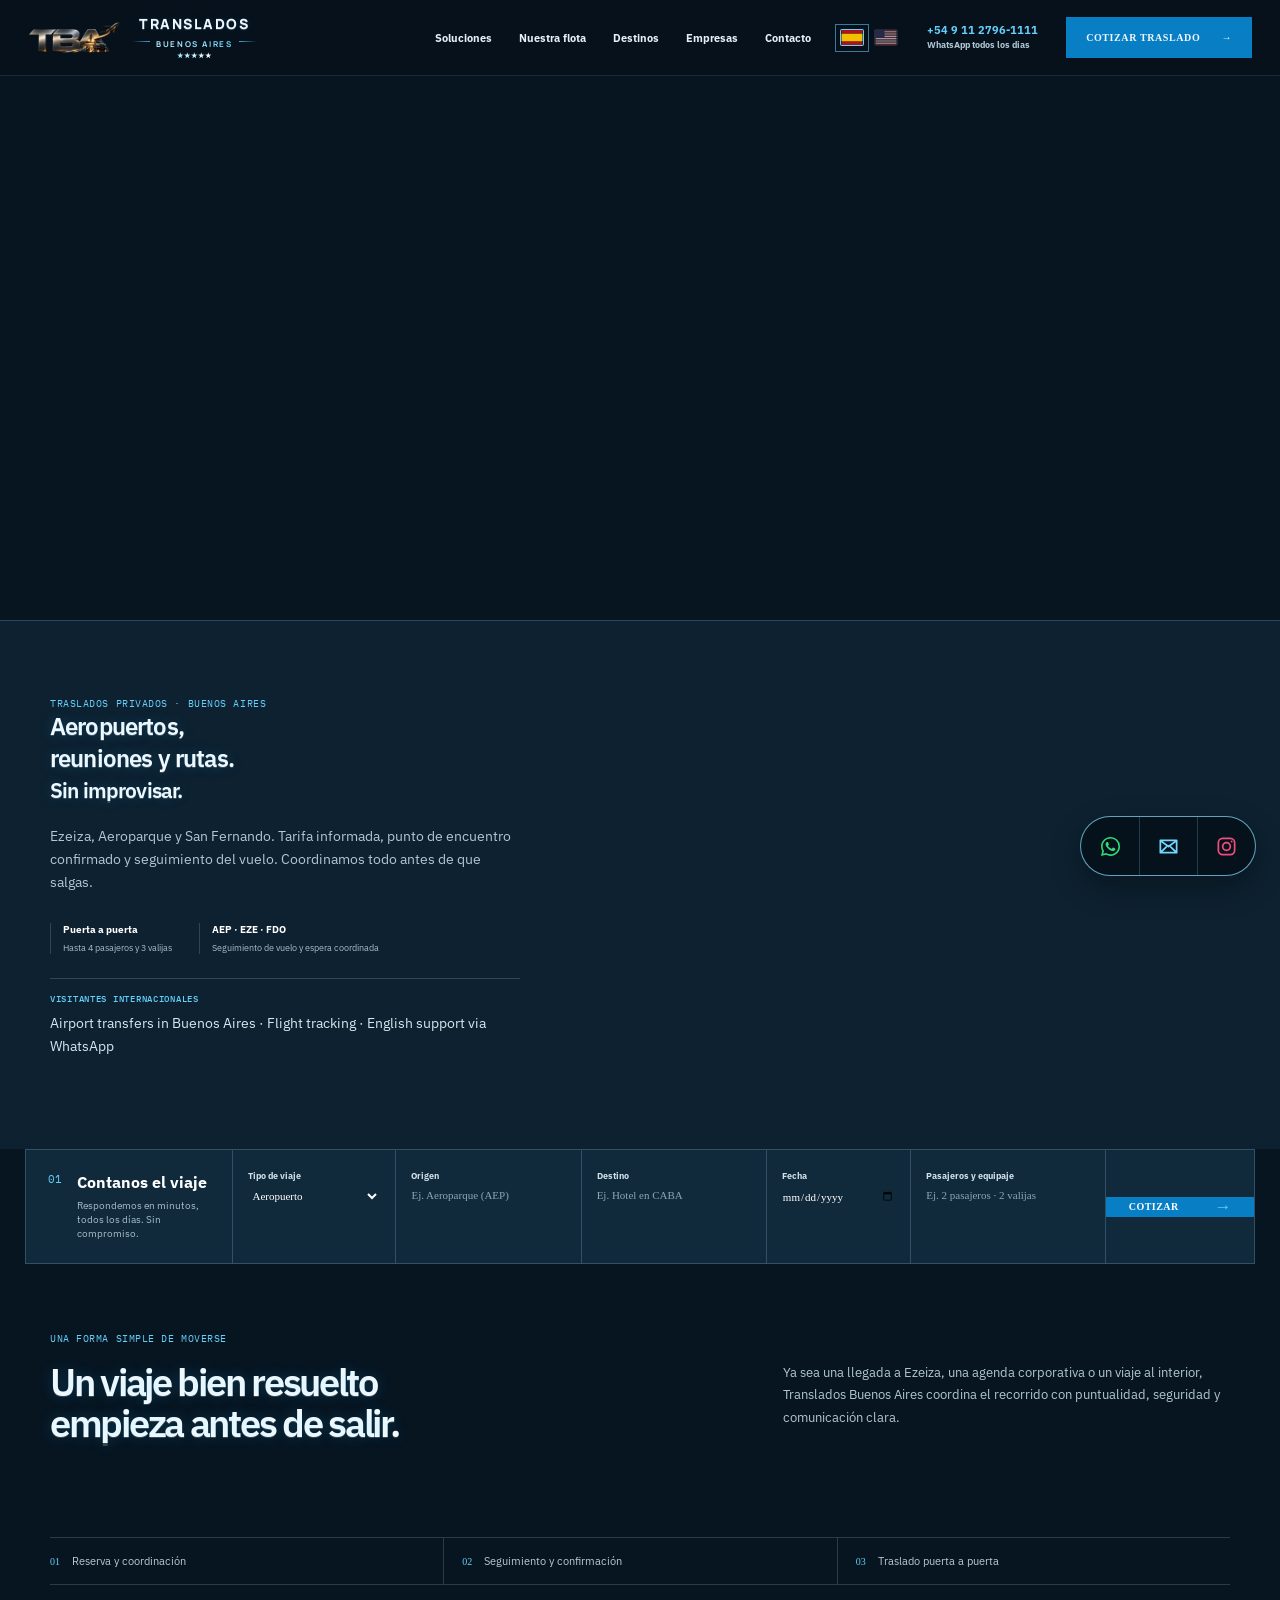
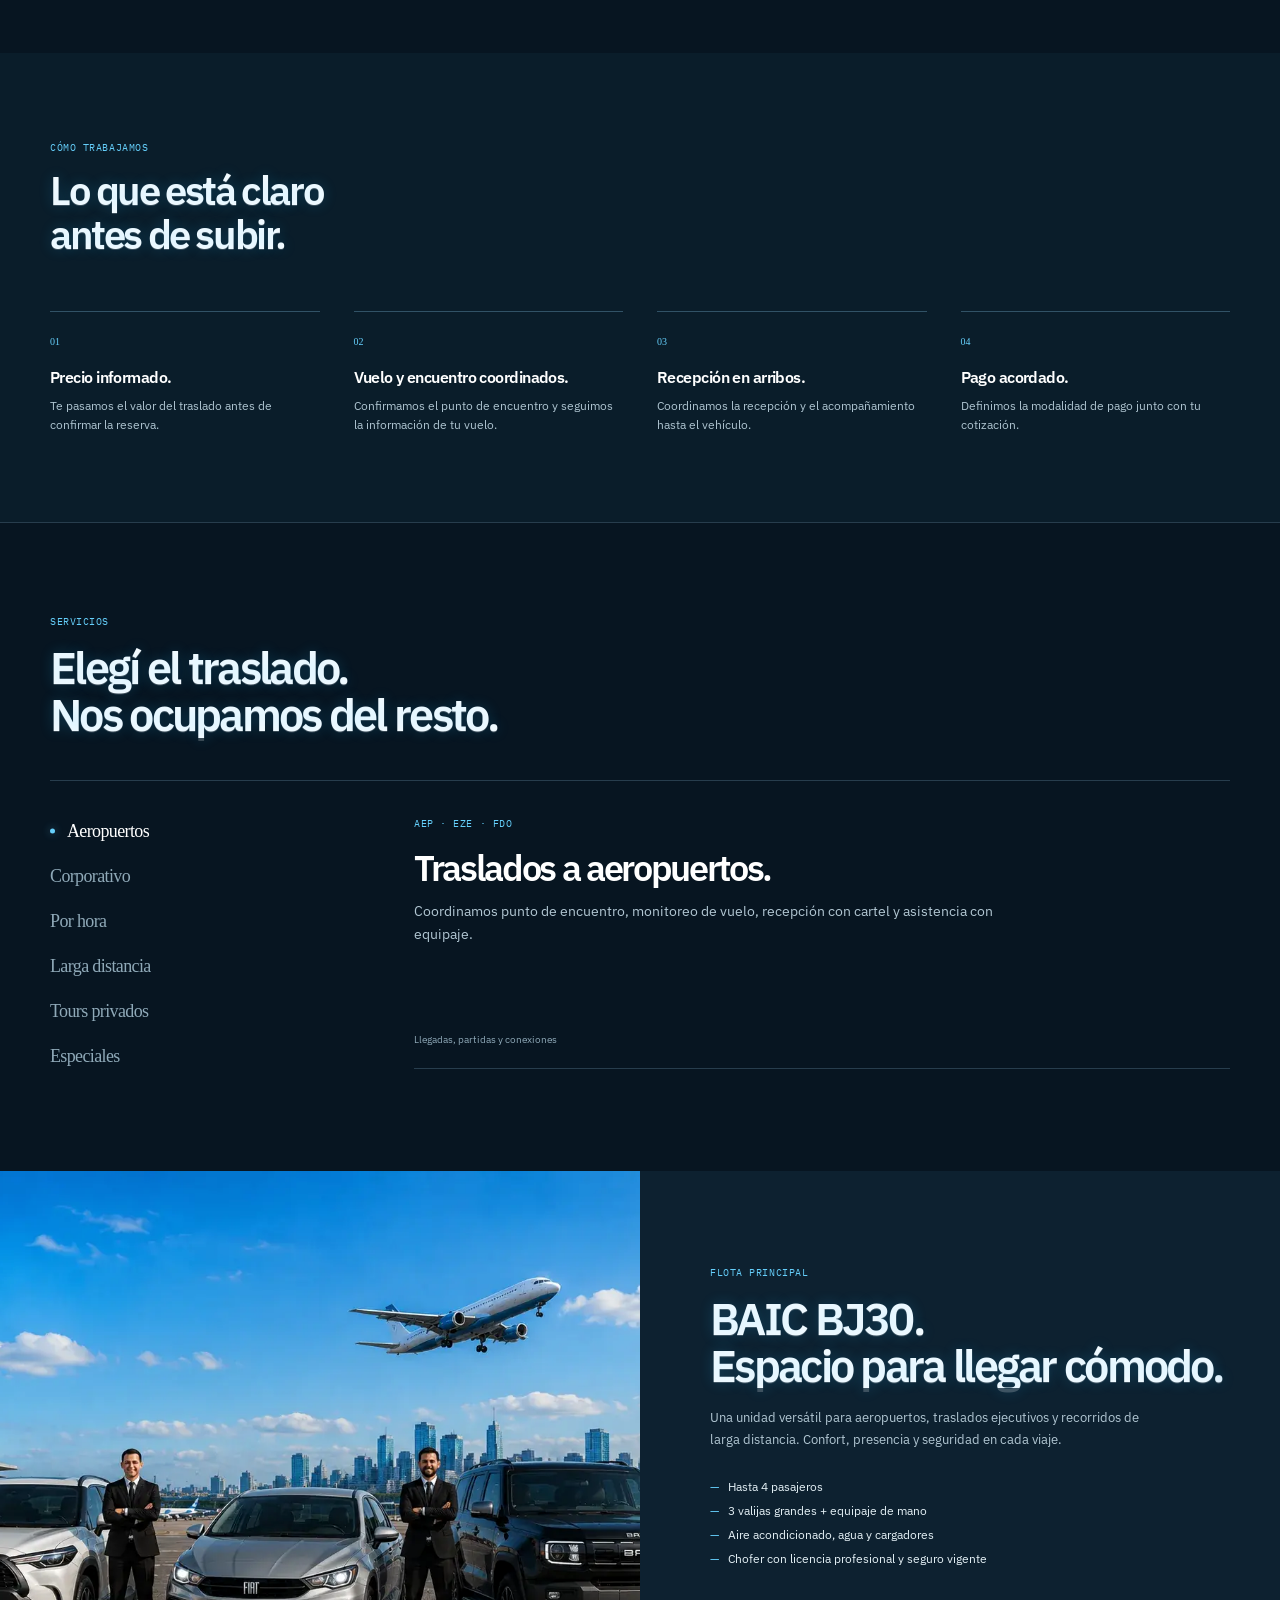
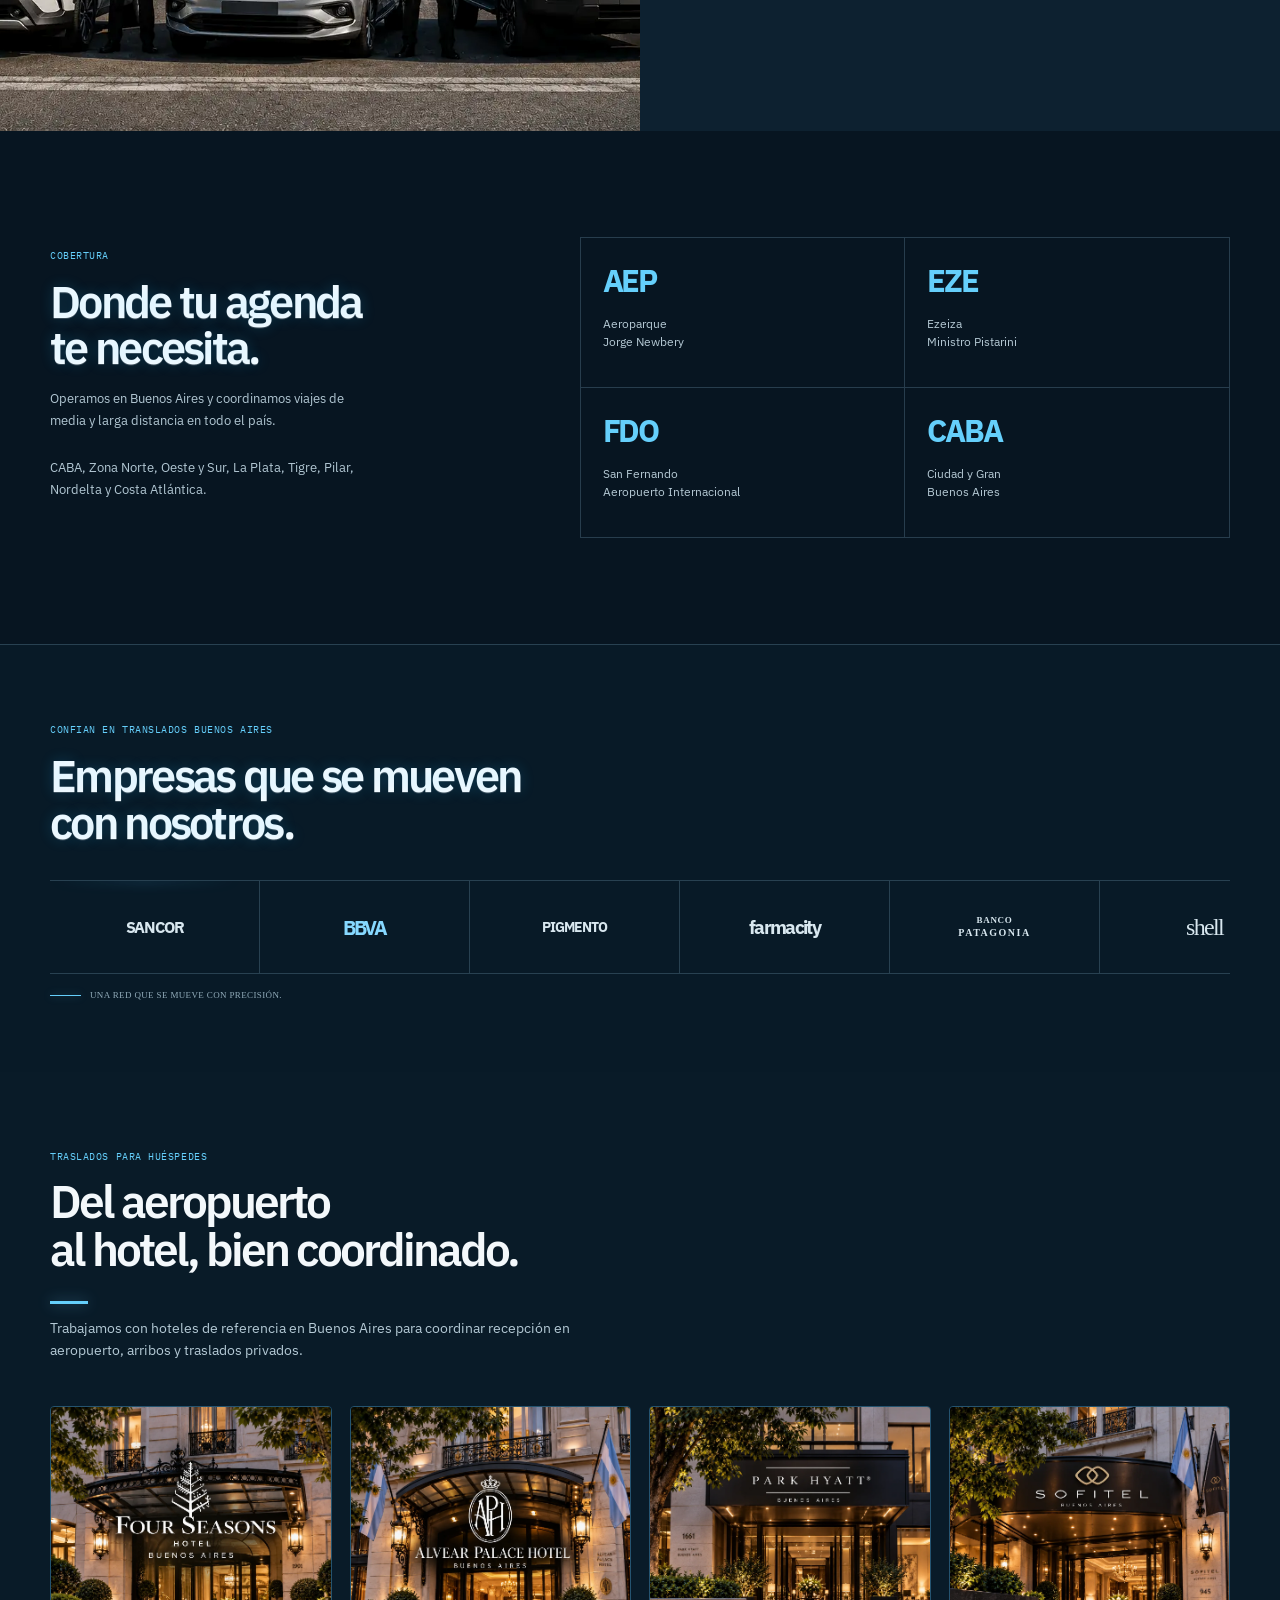
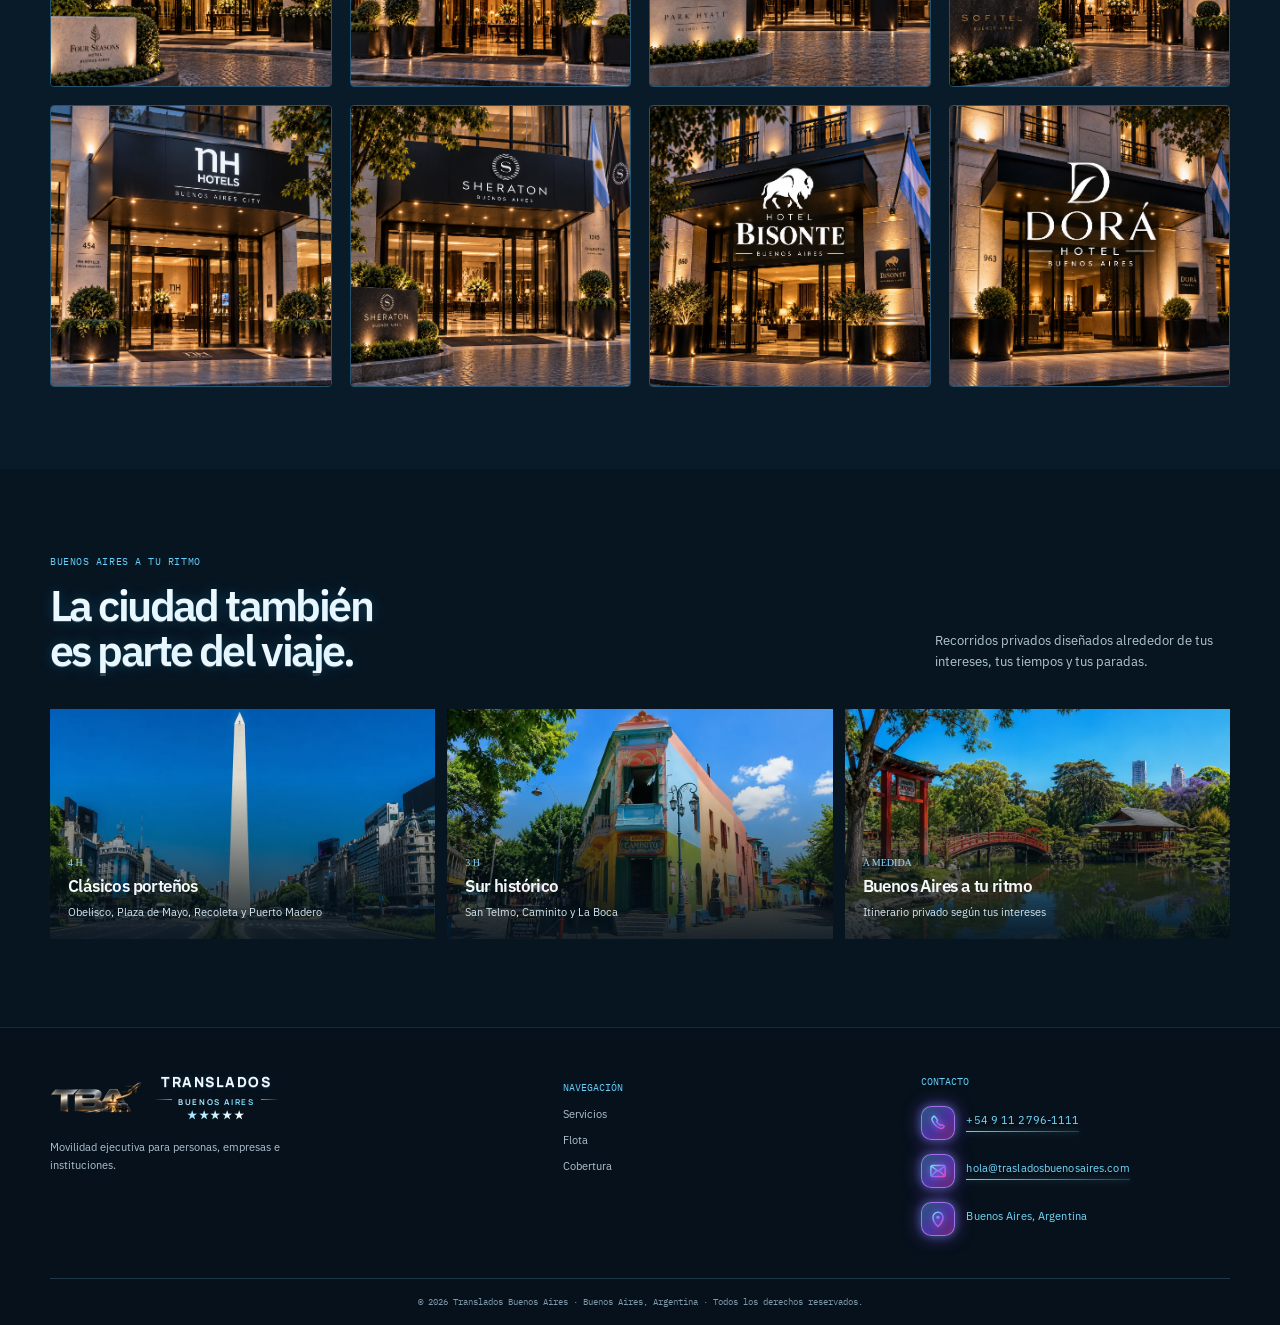
==== commit d9253757: "Update contact design and deployment metadata" ====
--- a/index.html
+++ b/index.html
@@ -1,14 +1,14 @@
 <!doctype html>
-<html lang="es"><head><meta charset="UTF-8"><meta name="viewport" content="width=device-width,initial-scale=1.0"><meta name="description" content="Traslados Buenos Aires: servicio privado a Ezeiza, Aeroparque y San Fernando. Chofer, traslados ejecutivos y viajes por Argentina para residentes y visitantes internacionales desde EE. UU., Alemania, China y otros paises."><meta name="robots" content="index,follow"><meta name="geo.region" content="AR-C"><meta name="geo.placename" content="Buenos Aires, Argentina"><link rel="icon" type="image/png" sizes="512x512" href="assets/favicon-512.png"><link rel="apple-touch-icon" sizes="512x512" href="assets/favicon-512.png"><link rel="canonical" href="https://trasladosbuenosiares.com/"><meta property="og:type" content="website"><meta property="og:site_name" content="Traslados Buenos Aires"><meta property="og:title" content="Traslados Buenos Aires | Aeropuerto y chofer privado"><meta property="og:description" content="Traslados privados a Ezeiza, Aeroparque y San Fernando, con chofer y coordinacion previa en Buenos Aires, Argentina."><meta property="og:url" content="https://trasladosbuenosiares.com/"><meta name="twitter:card" content="summary"><meta name="twitter:title" content="Traslados Buenos Aires | Aeropuerto y chofer privado"><meta name="twitter:description" content="Traslados privados en Buenos Aires para aeropuertos, empresas y viajes por Argentina."><title>Traslados Buenos Aires | Ezeiza, Aeroparque y chofer privado</title><script type="application/ld+json">{"@context":"https://schema.org","@type":"LocalBusiness","name":"Traslados Buenos Aires","url":"https://trasladosbuenosiares.com/","description":"Private airport transfers and executive chauffeur service in Buenos Aires and Greater Buenos Aires, Argentina, for local clients and international visitors.","telephone":"+54 11 4926-0744","address":{"@type":"PostalAddress","addressLocality":"Buenos Aires","addressRegion":"Ciudad Autonoma de Buenos Aires","addressCountry":"AR"},"geo":{"@type":"GeoCoordinates","latitude":"-34.6037","longitude":"-58.3816"},"areaServed":[{"@type":"City","name":"Buenos Aires"},{"@type":"AdministrativeArea","name":"Gran Buenos Aires"},{"@type":"Country","name":"Argentina"}],"serviceType":["Airport transfers in Buenos Aires","Ezeiza airport transfer","Aeroparque transfer","Executive chauffeur service","Private transportation","Long-distance travel"],"audience":{"@type":"Audience","audienceType":"International visitors traveling to Buenos Aires from the United States, Germany, China and other countries"},"sameAs":[],"availableLanguage":["Spanish","English"]}</script><link rel="describedby" type="text/markdown" href="/llms.txt"><link rel="preconnect" href="https://fonts.googleapis.com"><link rel="preconnect" href="https://fonts.gstatic.com" crossorigin><link id="tba-fonts" rel="preload" as="style" href="https://fonts.googleapis.com/css2?family=IBM+Plex+Mono:wght@400;500&family=IBM+Plex+Sans:wght@400;500;600;700&family=Manrope:wght@600;700;800&display=swap"><noscript><link href="https://fonts.googleapis.com/css2?family=IBM+Plex+Mono:wght@400;500&family=IBM+Plex+Sans:wght@400;500;600;700&family=Manrope:wght@600;700;800&display=swap" rel="stylesheet"></noscript><link rel="preload" as="image" href="assets/tba-airport-arrival.webp" type="image/webp" fetchpriority="high" media="(min-width:701px)"><link rel="preload" as="image" href="assets/tba-airport-arrival-mobile.webp" type="image/webp" fetchpriority="high" media="(max-width:700px)"><link rel="stylesheet" href="styles.css"></head>
-<body><header class="site-header"><a class="brand" href="#inicio" aria-label="Traslados Buenos Aires"><img class="brand-logo" src="assets/tba-logo.webp" alt="Monograma TBA" width="1774" height="887" decoding="async"><span class="brand-wordmark"><strong>TRASLADOS</strong><span class="brand-subline"><i aria-hidden="true"></i><small>BUENOS AIRES</small><i aria-hidden="true"></i></span><span class="brand-stars" aria-hidden="true">&#9733;&#9733;&#9733;&#9733;&#9733;</span></span></a><button class="menu-toggle" aria-label="Abrir menú" aria-expanded="false">☰</button><nav class="main-nav"><a href="#servicios">Soluciones</a><a href="#flota">Nuestra flota</a><a href="#cobertura">Destinos</a><a href="#empresa">Empresas</a><a href="#contacto">Contacto</a></nav><div class="lang" aria-label="Selector de idioma"><button class="active" type="button" data-language="es" aria-label="Idioma espanol" aria-pressed="true"><svg class="lang-flag" viewBox="0 0 28 20" aria-hidden="true" focusable="false"><path fill="#AA151B" d="M0 0h28v5H0zM0 15h28v5H0z"/><path fill="#F1BF00" d="M0 5h28v10H0z"/></svg><span class="sr-only">Espanol</span></button><button type="button" data-language="en" aria-label="English language" aria-pressed="false"><svg class="lang-flag" viewBox="0 0 28 20" aria-hidden="true" focusable="false"><path fill="#B22234" d="M0 0h28v1.54H0zm0 3.08h28v1.54H0zm0 3.08h28v1.54H0zm0 3.08h28v1.54H0zm0 3.08h28v1.54H0zm0 3.08h28V20H0z"/><path fill="#FFF" d="M0 1.54h28v1.54H0zm0 3.08h28v1.54H0zm0 3.08h28v1.54H0zm0 3.08h28v1.54H0zm0 3.08h28v1.54H0zm0 3.08h28v1.54H0z"/><path fill="#3C3B6E" d="M0 0h12v10.77H0z"/></svg><span class="sr-only">English</span></button></div><a class="header-phone" href="tel:+541149260744"><span>(011) 4926-0744</span><small>Atención todos los días</small></a><a class="header-cta" href="#reservar">Cotizar traslado <b>→</b></a></header>
+<html lang="es"><head><meta charset="UTF-8"><meta name="viewport" content="width=device-width,initial-scale=1.0"><meta name="description" content="Translados Buenos Aires: servicio privado a Ezeiza, Aeroparque y San Fernando. Chofer, traslados ejecutivos y viajes por Argentina para residentes y visitantes internacionales desde EE. UU., Alemania, China y otros paises."><meta name="robots" content="index,follow"><meta name="geo.region" content="AR-C"><meta name="geo.placename" content="Buenos Aires, Argentina"><link rel="icon" type="image/png" sizes="512x512" href="assets/favicon-512.png"><link rel="apple-touch-icon" sizes="512x512" href="assets/favicon-512.png"><link rel="canonical" href="https://transladosbuenosaires.com/"><meta property="og:type" content="website"><meta property="og:site_name" content="Translados Buenos Aires"><meta property="og:title" content="Translados Buenos Aires | Aeropuerto y chofer privado"><meta property="og:description" content="Traslados privados a Ezeiza, Aeroparque y San Fernando, con chofer y coordinacion previa en Buenos Aires, Argentina."><meta property="og:url" content="https://transladosbuenosaires.com/"><meta name="twitter:card" content="summary"><meta name="twitter:title" content="Translados Buenos Aires | Aeropuerto y chofer privado"><meta name="twitter:description" content="Traslados privados en Buenos Aires para aeropuertos, empresas y viajes por Argentina."><title>Translados Buenos Aires | Ezeiza, Aeroparque y chofer privado</title><script type="application/ld+json">{"@context":"https://schema.org","@type":"LocalBusiness","name":"Translados Buenos Aires","url":"https://transladosbuenosaires.com/","description":"Private airport transfers and executive chauffeur service in Buenos Aires and Greater Buenos Aires, Argentina, for local clients and international visitors.","telephone":"+54 9 11 2796-1111","address":{"@type":"PostalAddress","addressLocality":"Buenos Aires","addressRegion":"Ciudad Autonoma de Buenos Aires","addressCountry":"AR"},"geo":{"@type":"GeoCoordinates","latitude":"-34.6037","longitude":"-58.3816"},"areaServed":[{"@type":"City","name":"Buenos Aires"},{"@type":"AdministrativeArea","name":"Gran Buenos Aires"},{"@type":"Country","name":"Argentina"}],"serviceType":["Airport transfers in Buenos Aires","Ezeiza airport transfer","Aeroparque transfer","Executive chauffeur service","Private transportation","Long-distance travel"],"audience":{"@type":"Audience","audienceType":"International visitors traveling to Buenos Aires from the United States, Germany, China and other countries"},"sameAs":[],"availableLanguage":["Spanish","English"]}</script><link rel="describedby" type="text/markdown" href="/llms.txt"><link rel="preconnect" href="https://fonts.googleapis.com"><link rel="preconnect" href="https://fonts.gstatic.com" crossorigin><link id="tba-fonts" rel="preload" as="style" href="https://fonts.googleapis.com/css2?family=IBM+Plex+Mono:wght@400;500&family=IBM+Plex+Sans:wght@400;500;600;700&family=Manrope:wght@600;700;800&display=swap"><noscript><link href="https://fonts.googleapis.com/css2?family=IBM+Plex+Mono:wght@400;500&family=IBM+Plex+Sans:wght@400;500;600;700&family=Manrope:wght@600;700;800&display=swap" rel="stylesheet"></noscript><link rel="preload" as="image" href="assets/tba-airport-arrival.webp" type="image/webp" fetchpriority="high" media="(min-width:701px)"><link rel="preload" as="image" href="assets/tba-airport-arrival-mobile.webp" type="image/webp" fetchpriority="high" media="(max-width:700px)"><link rel="stylesheet" href="styles.css"></head>
+<body><header class="site-header"><a class="brand" href="#inicio" aria-label="Translados Buenos Aires"><img class="brand-logo" src="assets/tba-logo.webp" alt="Monograma TBA" width="1774" height="887" decoding="async"><span class="brand-wordmark"><strong>TRANSLADOS</strong><span class="brand-subline"><i aria-hidden="true"></i><small>BUENOS AIRES</small><i aria-hidden="true"></i></span><span class="brand-stars" aria-hidden="true">&#9733;&#9733;&#9733;&#9733;&#9733;</span></span></a><button class="menu-toggle" aria-label="Abrir menú" aria-expanded="false">☰</button><nav class="main-nav"><a href="#servicios">Soluciones</a><a href="#flota">Nuestra flota</a><a href="#cobertura">Destinos</a><a href="#empresa">Empresas</a><a href="#contacto">Contacto</a></nav><div class="lang" aria-label="Selector de idioma"><button class="active" type="button" data-language="es" aria-label="Idioma espanol" aria-pressed="true"><svg class="lang-flag" viewBox="0 0 28 20" aria-hidden="true" focusable="false"><path fill="#AA151B" d="M0 0h28v5H0zM0 15h28v5H0z"/><path fill="#F1BF00" d="M0 5h28v10H0z"/></svg><span class="sr-only">Espanol</span></button><button type="button" data-language="en" aria-label="English language" aria-pressed="false"><svg class="lang-flag" viewBox="0 0 28 20" aria-hidden="true" focusable="false"><path fill="#B22234" d="M0 0h28v1.54H0zm0 3.08h28v1.54H0zm0 3.08h28v1.54H0zm0 3.08h28v1.54H0zm0 3.08h28v1.54H0zm0 3.08h28V20H0z"/><path fill="#FFF" d="M0 1.54h28v1.54H0zm0 3.08h28v1.54H0zm0 3.08h28v1.54H0zm0 3.08h28v1.54H0zm0 3.08h28v1.54H0zm0 3.08h28v1.54H0z"/><path fill="#3C3B6E" d="M0 0h12v10.77H0z"/></svg><span class="sr-only">English</span></button></div><a class="header-phone" href="tel:+5491127961111" aria-label="Llamar al numero internacional"><span>+54 9 11 2796-1111</span><small>WhatsApp todos los dias</small></a><a class="header-cta" href="#reservar">Cotizar traslado <b>→</b></a></header>
 <main><section class="hero hero-image-first" id="inicio"><div class="hero-visual"><picture><source media="(max-width:700px)" srcset="assets/tba-airport-arrival-mobile.webp" type="image/webp"><img src="assets/tba-airport-arrival.webp" alt="Servicio de traslados privados en la terminal de aeropuerto de Buenos Aires" width="1981" height="794" fetchpriority="high" decoding="async"></picture></div></section><section class="hero-intro"><div class="hero-copy"><p class="kicker">TRASLADOS PRIVADOS &middot; BUENOS AIRES</p><h1>Aeropuertos,<br>reuniones y rutas.<em>Sin improvisar.</em></h1><p>Ezeiza, Aeroparque y San Fernando. Tarifa informada, punto de encuentro confirmado y seguimiento del vuelo. Coordinamos todo antes de que salgas.</p><div class="hero-facts"><span><b>Puerta a puerta</b> Hasta 4 pasajeros y 3 valijas</span><span><b>AEP &middot; EZE &middot; FDO</b> Seguimiento de vuelo y espera coordinada</span></div><p class="international-access"><b>VISITANTES INTERNACIONALES</b><span>Airport transfers in Buenos Aires &middot; Flight tracking &middot; English support via WhatsApp</span></p></div></section>
 <section class="booking" id="reservar" aria-label="Formulario de cotización"><div class="booking-intro"><span>01</span><div><b>Contanos el viaje</b><small>Respondemos en minutos, todos los días. Sin compromiso.</small></div></div><label>Tipo de viaje<select data-booking-field="Tipo de viaje"><option>Aeropuerto</option><option>Punto a punto</option><option>Auto por hora</option><option>Larga distancia</option></select></label><label>Origen<input data-booking-field="Origen" placeholder="Ej. Aeroparque (AEP)"></label><label>Destino<input data-booking-field="Destino" placeholder="Ej. Hotel en CABA"></label><label>Fecha<input data-booking-field="Fecha" type="date"></label><label>Pasajeros y equipaje<input data-booking-field="Pasajeros y equipaje" placeholder="Ej. 2 pasajeros · 2 valijas"></label><a class="booking-quote" href="https://wa.me/5491127961111" target="_blank" rel="noreferrer"><span>Cotizar</span><b>→</b></a></section>
-<section class="intro section"><div><p class="kicker">UNA FORMA SIMPLE DE MOVERSE</p><h2>Un viaje bien resuelto<br>empieza antes de salir.</h2></div><p>Ya sea una llegada a Ezeiza, una agenda corporativa o un viaje al interior, Traslados Buenos Aires coordina el recorrido con puntualidad, seguridad y comunicación clara.</p><div class="intro-metrics"><span><b>01</b> Reserva y coordinación</span><span><b>02</b> Seguimiento y confirmación</span><span><b>03</b> Traslado puerta a puerta</span></div></section><section class="operation" id="como-trabajamos"><div class="operation-inner"><p class="kicker">CÓMO TRABAJAMOS</p><h2>Lo que está claro<br>antes de subir.</h2><div class="steps operation-clarity"><article><span>01</span><h3>Precio informado.</h3><p>Te pasamos el valor del traslado antes de confirmar la reserva.</p></article><article><span>02</span><h3>Vuelo y encuentro coordinados.</h3><p>Confirmamos el punto de encuentro y seguimos la información de tu vuelo.</p></article><article><span>03</span><h3>Recepción en arribos.</h3><p>Coordinamos la recepción y el acompañamiento hasta el vehículo.</p></article><article><span>04</span><h3>Pago acordado.</h3><p>Definimos la modalidad de pago junto con tu cotización.</p></article></div></div></section>
-<section class="services section" id="servicios"><div class="section-heading"><p class="kicker">SERVICIOS</p><h2>Elegí el traslado.<br>Nos ocupamos del resto.</h2></div><div class="service-tabs"><div class="service-tab-nav" role="tablist" aria-label="Servicios de Traslados Buenos Aires"><button class="is-active" role="tab" aria-selected="true" data-service="airport">Aeropuertos</button><button role="tab" aria-selected="false" data-service="corporate">Corporativo</button><button role="tab" aria-selected="false" data-service="hourly">Por hora</button><button role="tab" aria-selected="false" data-service="distance">Larga distancia</button><button role="tab" aria-selected="false" data-service="tours">Tours privados</button><button role="tab" aria-selected="false" data-service="special">Especiales</button></div><div class="service-tab-panels"><article class="service-panel is-active" data-panel="airport"><p class="kicker">AEP · EZE · FDO</p><h3>Traslados a aeropuertos.</h3><p>Coordinamos punto de encuentro, monitoreo de vuelo, recepción con cartel y asistencia con equipaje.</p><div class="service-panel-footer"><span>Llegadas, partidas y conexiones</span><a href="#reservar">Cotizar <b>→</b></a></div></article><article class="service-panel" data-panel="corporate"><p class="kicker">AGENDA CORPORATIVA</p><h3>Movilidad para empresas.</h3><p>Traslados para ejecutivos, equipos y eventos con recorridos, horarios y puntos de espera definidos de antemano.</p><div class="service-panel-footer"><span>Reuniones, equipos y eventos</span><a href="#reservar">Cotizar <b>→</b></a></div></article><article class="service-panel" data-panel="hourly"><p class="kicker">AUTO A DISPOSICIÓN</p><h3>Tiempo a tu favor.</h3><p>Vehículo con chofer para trámites, visitas y recorridos abiertos. La unidad queda disponible durante el tiempo coordinado.</p><div class="service-panel-footer"><span>Mínimo de 3 horas · Kilometraje libre dentro de CABA y GBA</span><a href="#reservar">Cotizar <b>→</b></a></div></article><article class="service-panel" data-panel="distance"><p class="kicker">INTERURBANOS</p><h3>Media y larga distancia.</h3><p>Mar del Plata, Rosario, Córdoba, Pinamar y cualquier destino del país. Cotizamos según recorrido, horarios, paradas y equipaje.</p><div class="service-panel-footer"><span>Desde CABA y Gran Buenos Aires</span><a href="#reservar">Cotizar <b>→</b></a></div></article><article class="service-panel" data-panel="tours"><p class="kicker">BUENOS AIRES Y ALREDEDORES</p><h3>Recorridos a tu ritmo.</h3><p>Armamos un itinerario privado según intereses, tiempos y los lugares que quieras conocer.</p><div class="service-panel-footer"><span>Ciudad, cultura, compras y paseos</span><a href="#recorridos">Ver recorridos <b>→</b></a></div></article><article class="service-panel" data-panel="special"><p class="kicker">ENVÍOS PUERTA A PUERTA</p><h3>Encomiendas y documentación.</h3><p>Mensajería privada para documentos, carpetas o paquetes pequeños. Retiro coordinado y comprobante de entrega.</p><div class="service-panel-footer"><span>Consultas según requerimiento</span><a href="https://wa.me/5491127961111" target="_blank" rel="noreferrer">Hablar por WhatsApp <b>→</b></a></div></article></div></div></section>
-<section class="fleet section" id="flota"><div class="fleet-photo"><img src="assets/tba-fleet-airport.webp" alt="BAIC BJ30 de Traslados Buenos Aires" loading="lazy" decoding="async"></div><div class="fleet-copy"><p class="kicker">FLOTA PRINCIPAL</p><h2>BAIC BJ30.<br>Espacio para llegar cómodo.</h2><p>Una unidad versátil para aeropuertos, traslados ejecutivos y recorridos de larga distancia. Confort, presencia y seguridad en cada viaje.</p><ul><li>Hasta 4 pasajeros</li><li>3 valijas grandes + equipaje de mano</li><li>Aire acondicionado, agua y cargadores</li><li>Chofer con licencia profesional y seguro vigente</li></ul><a class="outline-button" href="#reservar">Cotizar <b>→</b></a></div></section>
-<section class="coverage section" id="cobertura"><div class="coverage-copy"><p class="kicker">COBERTURA</p><h2>Donde tu agenda<br>te necesita.</h2><p>Operamos en Buenos Aires y coordinamos viajes de media y larga distancia en todo el país.</p><p class="coverage-zones">CABA, Zona Norte, Oeste y Sur, La Plata, Tigre, Pilar, Nordelta y Costa Atlántica.</p><a href="#reservar">Cotizar <b>→</b></a></div><div class="coverage-list"><article><span>AEP</span><p>Aeroparque<br>Jorge Newbery</p></article><article><span>EZE</span><p>Ezeiza<br>Ministro Pistarini</p></article><article><span>FDO</span><p>San Fernando<br>Aeropuerto Internacional</p></article><article><span>CABA</span><p>Ciudad y Gran<br>Buenos Aires</p></article></div></section>
-<section class="company section" id="empresa"><div class="section-heading"><p class="kicker">CONFIAN EN TRASLADOS BUENOS AIRES</p><h2>Empresas que se mueven<br>con nosotros.</h2></div><div class="companies-rail" aria-label="Empresas que confían en Traslados Buenos Aires"><div class="companies"><span class="word-sancor">SANCOR</span><span class="word-bbva">BBVA</span><span class="word-pigmento">PIGMENTO</span><span class="word-farmacity">farmacity</span><span class="word-patagonia">BANCO <i>PATAGONIA</i></span><span class="word-shell">shell</span><span class="word-ypf">YPF</span></div><div class="companies companies-copy" aria-hidden="true"><span class="word-sancor">SANCOR</span><span class="word-bbva">BBVA</span><span class="word-pigmento">PIGMENTO</span><span class="word-farmacity">farmacity</span><span class="word-patagonia">BANCO <i>PATAGONIA</i></span><span class="word-shell">shell</span><span class="word-ypf">YPF</span></div></div><p class="company-note"><i></i> Una red que se mueve con precisión.</p></section>
-<section class="hotels section" id="hoteles"><div class="hotel-heading"><p class="kicker">TRASLADOS PARA HUÉSPEDES</p><h2>Del aeropuerto<br>al hotel, bien coordinado.</h2><i></i><p>Trabajamos con hoteles de referencia en Buenos Aires para coordinar recepción en aeropuerto, arribos y traslados privados.</p></div><div class="hotel-cards" aria-label="Hoteles con los que trabaja Traslados Buenos Aires"><article class="hotel-card hotel-four hotel-photo"><img class="hotel-thumb" src="assets/four-seasons-buenos-aires.webp" alt="Fachada del Four Seasons Hotel Buenos Aires" width="1254" height="1254" loading="lazy" decoding="async"></article><article class="hotel-card hotel-alvear hotel-photo"><img class="hotel-thumb" src="assets/alvear-palace-buenos-aires.webp" alt="Fachada de Alvear Palace Hotel" width="1254" height="1254" loading="lazy" decoding="async"></article><article class="hotel-card hotel-park hotel-photo"><img class="hotel-thumb" src="assets/park-hyatt-buenos-aires.webp" alt="Fachada de Park Hyatt Buenos Aires" width="1254" height="1254" loading="lazy" decoding="async"></article><article class="hotel-card hotel-sofitel hotel-photo"><img class="hotel-thumb" src="assets/sofitel-buenos-aires.webp" alt="Fachada del Sofitel Buenos Aires" width="1254" height="1254" loading="lazy" decoding="async"></article><article class="hotel-card hotel-nh hotel-photo"><img class="hotel-thumb" src="assets/nh-hotels-buenos-aires.webp" alt="Fachada de NH Hotels Buenos Aires City" width="1254" height="1254" loading="lazy" decoding="async"></article><article class="hotel-card hotel-sheraton"><img class="hotel-thumb" src="assets/sheraton-buenos-aires.webp" alt="Fachada del Sheraton Buenos Aires" width="1254" height="1254" loading="lazy" decoding="async"></article><article class="hotel-card hotel-bisonte hotel-photo"><img class="hotel-thumb" src="assets/hotel-bisonte-buenos-aires.webp" alt="Fachada del Hotel Bisonte Buenos Aires" width="1254" height="1254" loading="lazy" decoding="async"></article><article class="hotel-card hotel-dora hotel-photo"><img class="hotel-thumb" src="assets/dora-hotel-buenos-aires.webp" alt="Fachada del Hotel D Ora Buenos Aires" width="1254" height="1254" loading="lazy" decoding="async"></article></div><a class="hotel-other" href="https://wa.me/5491127961111?text=Hola%2C%20quiero%20coordinar%20un%20traslado%20a%20un%20hotel." target="_blank" rel="noreferrer" aria-label="Consultar traslado a hotel por WhatsApp"><span class="hotel-bell" aria-hidden="true">⌂</span><div><b>¿Tu hotel no aparece aquí?</b><p>Coordinamos traslados hacia cualquier alojamiento de Buenos Aires.</p></div></a></section>
-<section class="gallery section" id="recorridos"><div class="gallery-heading"><div><p class="kicker">BUENOS AIRES A TU RITMO</p><h2>La ciudad también<br>es parte del viaje.</h2></div><p>Recorridos privados diseñados alrededor de tus intereses, tus tiempos y tus paradas.</p></div><div class="gallery-grid gallery-routes"><article class="place-obelisco"><span>4 H</span><h3>Clásicos porteños<br><small>Obelisco, Plaza de Mayo, Recoleta y Puerto Madero</small></h3></article><article class="place-caminito"><span>3 H</span><h3>Sur histórico<br><small>San Telmo, Caminito y La Boca</small></h3></article><article class="place-jardin"><span>A MEDIDA</span><h3>Buenos Aires a tu ritmo<br><small>Itinerario privado según tus intereses</small></h3></article></div><a class="outline-button" href="#reservar">Cotizar <b>→</b></a></section>
-<section class="final-cta"><div><p class="kicker">COORDINEMOS TU PRÓXIMO VIAJE</p><h2>Tu traslado empieza<br>con una conversación.</h2></div><a href="https://wa.me/5491127961111" target="_blank" rel="noreferrer">Hablar por WhatsApp <b>→</b></a></section></main>
-<footer id="contacto"><div class="footer-grid"><div><a class="brand" href="#inicio" aria-label="Traslados Buenos Aires"><img class="brand-logo" src="assets/tba-logo.webp" alt="Monograma TBA" width="1774" height="887" decoding="async"><span class="brand-wordmark"><strong>TRASLADOS</strong><span class="brand-subline"><i aria-hidden="true"></i><small>BUENOS AIRES</small><i aria-hidden="true"></i></span><span class="brand-stars" aria-hidden="true">&#9733;&#9733;&#9733;&#9733;&#9733;</span></span></a><p>Movilidad ejecutiva para personas, empresas e instituciones.</p></div><div><b>NAVEGACIÓN</b><a href="#servicios">Servicios</a><a href="#flota">Flota</a><a href="#cobertura">Cobertura</a></div><div><b>CONTACTO</b><a href="tel:+541149260744">(011) 4926-0744</a><a href="https://wa.me/5491127961111" target="_blank" rel="noreferrer">WhatsApp</a><span>Buenos Aires, Argentina</span></div></div><div class="copyright">© 2026 Traslados Buenos Aires. Todos los derechos reservados.</div></footer><script src="script.js"></script></body></html>
+<section class="intro section"><div><p class="kicker">UNA FORMA SIMPLE DE MOVERSE</p><h2>Un viaje bien resuelto<br>empieza antes de salir.</h2></div><p>Ya sea una llegada a Ezeiza, una agenda corporativa o un viaje al interior, Translados Buenos Aires coordina el recorrido con puntualidad, seguridad y comunicación clara.</p><div class="intro-metrics"><span><b>01</b> Reserva y coordinación</span><span><b>02</b> Seguimiento y confirmación</span><span><b>03</b> Traslado puerta a puerta</span></div></section><section class="operation" id="como-trabajamos"><div class="operation-inner"><p class="kicker">CÓMO TRABAJAMOS</p><h2>Lo que está claro<br>antes de subir.</h2><div class="steps operation-clarity"><article><span>01</span><h3>Precio informado.</h3><p>Te pasamos el valor del traslado antes de confirmar la reserva.</p></article><article><span>02</span><h3>Vuelo y encuentro coordinados.</h3><p>Confirmamos el punto de encuentro y seguimos la información de tu vuelo.</p></article><article><span>03</span><h3>Recepción en arribos.</h3><p>Coordinamos la recepción y el acompañamiento hasta el vehículo.</p></article><article><span>04</span><h3>Pago acordado.</h3><p>Definimos la modalidad de pago junto con tu cotización.</p></article></div></div></section>
+<section class="services section" id="servicios"><div class="section-heading"><p class="kicker">SERVICIOS</p><h2>Elegí el traslado.<br>Nos ocupamos del resto.</h2></div><div class="service-tabs"><div class="service-tab-nav" role="tablist" aria-label="Servicios de Translados Buenos Aires"><button class="is-active" role="tab" aria-selected="true" data-service="airport">Aeropuertos</button><button role="tab" aria-selected="false" data-service="corporate">Corporativo</button><button role="tab" aria-selected="false" data-service="hourly">Por hora</button><button role="tab" aria-selected="false" data-service="distance">Larga distancia</button><button role="tab" aria-selected="false" data-service="tours">Tours privados</button><button role="tab" aria-selected="false" data-service="special">Especiales</button></div><div class="service-tab-panels"><article class="service-panel is-active" data-panel="airport"><p class="kicker">AEP · EZE · FDO</p><h3>Traslados a aeropuertos.</h3><p>Coordinamos punto de encuentro, monitoreo de vuelo, recepción con cartel y asistencia con equipaje.</p><div class="service-panel-footer"><span>Llegadas, partidas y conexiones</span></div></article><article class="service-panel" data-panel="corporate"><p class="kicker">AGENDA CORPORATIVA</p><h3>Movilidad para empresas.</h3><p>Traslados para ejecutivos, equipos y eventos con recorridos, horarios y puntos de espera definidos de antemano.</p><div class="service-panel-footer"><span>Reuniones, equipos y eventos</span></div></article><article class="service-panel" data-panel="hourly"><p class="kicker">AUTO A DISPOSICIÓN</p><h3>Tiempo a tu favor.</h3><p>Vehículo con chofer para trámites, visitas y recorridos abiertos. La unidad queda disponible durante el tiempo coordinado.</p><div class="service-panel-footer"><span>Mínimo de 3 horas · Kilometraje libre dentro de CABA y GBA</span></div></article><article class="service-panel" data-panel="distance"><p class="kicker">INTERURBANOS</p><h3>Media y larga distancia.</h3><p>Mar del Plata, Rosario, Córdoba, Pinamar y cualquier destino del país. Cotizamos según recorrido, horarios, paradas y equipaje.</p><div class="service-panel-footer"><span>Desde CABA y Gran Buenos Aires</span></div></article><article class="service-panel" data-panel="tours"><p class="kicker">BUENOS AIRES Y ALREDEDORES</p><h3>Recorridos a tu ritmo.</h3><p>Armamos un itinerario privado según intereses, tiempos y los lugares que quieras conocer.</p><div class="service-panel-footer"><span>Ciudad, cultura, compras y paseos</span></div></article><article class="service-panel" data-panel="special"><p class="kicker">ENVÍOS PUERTA A PUERTA</p><h3>Encomiendas y documentación.</h3><p>Mensajería privada para documentos, carpetas o paquetes pequeños. Retiro coordinado y comprobante de entrega.</p><div class="service-panel-footer"><span>Consultas según requerimiento</span></div></article></div></div></section>
+<section class="fleet section" id="flota"><div class="fleet-photo"><img src="assets/tba-fleet-airport.webp" alt="BAIC BJ30 de Translados Buenos Aires" loading="lazy" decoding="async"></div><div class="fleet-copy"><p class="kicker">FLOTA PRINCIPAL</p><h2>BAIC BJ30.<br>Espacio para llegar cómodo.</h2><p>Una unidad versátil para aeropuertos, traslados ejecutivos y recorridos de larga distancia. Confort, presencia y seguridad en cada viaje.</p><ul><li>Hasta 4 pasajeros</li><li>3 valijas grandes + equipaje de mano</li><li>Aire acondicionado, agua y cargadores</li><li>Chofer con licencia profesional y seguro vigente</li></ul></div></section>
+<section class="coverage section" id="cobertura"><div class="coverage-copy"><p class="kicker">COBERTURA</p><h2>Donde tu agenda<br>te necesita.</h2><p>Operamos en Buenos Aires y coordinamos viajes de media y larga distancia en todo el país.</p><p class="coverage-zones">CABA, Zona Norte, Oeste y Sur, La Plata, Tigre, Pilar, Nordelta y Costa Atlántica.</p></div><div class="coverage-list"><article><span>AEP</span><p>Aeroparque<br>Jorge Newbery</p></article><article><span>EZE</span><p>Ezeiza<br>Ministro Pistarini</p></article><article><span>FDO</span><p>San Fernando<br>Aeropuerto Internacional</p></article><article><span>CABA</span><p>Ciudad y Gran<br>Buenos Aires</p></article></div></section>
+<section class="company section" id="empresa"><div class="section-heading"><p class="kicker">CONFIAN EN TRANSLADOS BUENOS AIRES</p><h2>Empresas que se mueven<br>con nosotros.</h2></div><div class="companies-rail" aria-label="Empresas que confían en Translados Buenos Aires"><div class="companies"><span class="word-sancor">SANCOR</span><span class="word-bbva">BBVA</span><span class="word-pigmento">PIGMENTO</span><span class="word-farmacity">farmacity</span><span class="word-patagonia">BANCO <i>PATAGONIA</i></span><span class="word-shell">shell</span><span class="word-ypf">YPF</span></div><div class="companies companies-copy" aria-hidden="true"><span class="word-sancor">SANCOR</span><span class="word-bbva">BBVA</span><span class="word-pigmento">PIGMENTO</span><span class="word-farmacity">farmacity</span><span class="word-patagonia">BANCO <i>PATAGONIA</i></span><span class="word-shell">shell</span><span class="word-ypf">YPF</span></div></div><p class="company-note"><i></i> Una red que se mueve con precisión.</p></section>
+<section class="hotels section" id="hoteles"><div class="hotel-heading"><p class="kicker">TRASLADOS PARA HUÉSPEDES</p><h2>Del aeropuerto<br>al hotel, bien coordinado.</h2><i></i><p>Trabajamos con hoteles de referencia en Buenos Aires para coordinar recepción en aeropuerto, arribos y traslados privados.</p></div><div class="hotel-cards" aria-label="Hoteles con los que trabaja Translados Buenos Aires"><article class="hotel-card hotel-four hotel-photo"><img class="hotel-thumb" src="assets/four-seasons-buenos-aires.webp" alt="Fachada del Four Seasons Hotel Buenos Aires" width="1254" height="1254" loading="lazy" decoding="async"></article><article class="hotel-card hotel-alvear hotel-photo"><img class="hotel-thumb" src="assets/alvear-palace-buenos-aires.webp" alt="Fachada de Alvear Palace Hotel" width="1254" height="1254" loading="lazy" decoding="async"></article><article class="hotel-card hotel-park hotel-photo"><img class="hotel-thumb" src="assets/park-hyatt-buenos-aires.webp" alt="Fachada de Park Hyatt Buenos Aires" width="1254" height="1254" loading="lazy" decoding="async"></article><article class="hotel-card hotel-sofitel hotel-photo"><img class="hotel-thumb" src="assets/sofitel-buenos-aires.webp" alt="Fachada del Sofitel Buenos Aires" width="1254" height="1254" loading="lazy" decoding="async"></article><article class="hotel-card hotel-nh hotel-photo"><img class="hotel-thumb" src="assets/nh-hotels-buenos-aires.webp" alt="Fachada de NH Hotels Buenos Aires City" width="1254" height="1254" loading="lazy" decoding="async"></article><article class="hotel-card hotel-sheraton"><img class="hotel-thumb" src="assets/sheraton-buenos-aires.webp" alt="Fachada del Sheraton Buenos Aires" width="1254" height="1254" loading="lazy" decoding="async"></article><article class="hotel-card hotel-bisonte hotel-photo"><img class="hotel-thumb" src="assets/hotel-bisonte-buenos-aires.webp" alt="Fachada del Hotel Bisonte Buenos Aires" width="1254" height="1254" loading="lazy" decoding="async"></article><article class="hotel-card hotel-dora hotel-photo"><img class="hotel-thumb" src="assets/dora-hotel-buenos-aires.webp" alt="Fachada del Hotel D Ora Buenos Aires" width="1254" height="1254" loading="lazy" decoding="async"></article></div></section>
+<section class="gallery section" id="recorridos"><div class="gallery-heading"><div><p class="kicker">BUENOS AIRES A TU RITMO</p><h2>La ciudad también<br>es parte del viaje.</h2></div><p>Recorridos privados diseñados alrededor de tus intereses, tus tiempos y tus paradas.</p></div><div class="gallery-grid gallery-routes"><article class="place-obelisco"><span>4 H</span><h3>Clásicos porteños<br><small>Obelisco, Plaza de Mayo, Recoleta y Puerto Madero</small></h3></article><article class="place-caminito"><span>3 H</span><h3>Sur histórico<br><small>San Telmo, Caminito y La Boca</small></h3></article><article class="place-jardin"><span>A MEDIDA</span><h3>Buenos Aires a tu ritmo<br><small>Itinerario privado según tus intereses</small></h3></article></div></section>
+</main>
+<footer id="contacto"><div class="footer-grid"><div><a class="brand" href="#inicio" aria-label="Translados Buenos Aires"><img class="brand-logo" src="assets/tba-logo.webp" alt="Monograma TBA" width="1774" height="887" decoding="async"><span class="brand-wordmark"><strong>TRANSLADOS</strong><span class="brand-subline"><i aria-hidden="true"></i><small>BUENOS AIRES</small><i aria-hidden="true"></i></span><span class="brand-stars" aria-hidden="true">&#9733;&#9733;&#9733;&#9733;&#9733;</span></span></a><p>Movilidad ejecutiva para personas, empresas e instituciones.</p></div><div><b>NAVEGACIÓN</b><a href="#servicios">Servicios</a><a href="#flota">Flota</a><a href="#cobertura">Cobertura</a></div><div class="contact-panel"><b>CONTACTO</b><a class="contact-entry" href="tel:+5491127961111" aria-label="Llamar al numero internacional"><span class="contact-icon" aria-hidden="true"><svg width="20" height="20" viewBox="0 0 24 24"><defs><linearGradient id="contact-phone-gradient" x1="5" y1="4" x2="19" y2="20" gradientUnits="userSpaceOnUse"><stop stop-color="#62ecff"/><stop offset=".52" stop-color="#8770ff"/><stop offset="1" stop-color="#f145c4"/></linearGradient></defs><path d="M7.3 3.7 5.6 5.2c-1 1-1 2.5-.5 3.8 1.7 4.1 5 7.4 9.1 9.1 1.3.5 2.8.5 3.8-.5l1.5-1.7-3.1-2.1-1.2 1.2c-2.2-1-3.9-2.7-4.9-4.9l1.2-1.2-2.1-3.2Z" fill="none" stroke="url(#contact-phone-gradient)" stroke-width="1.8" stroke-linecap="round" stroke-linejoin="round"/></svg></span><span class="contact-value">+54 9 11 2796-1111</span></a><a class="contact-entry" href="mailto:hola@trasladosbuenosaires.com" aria-label="Enviar email"><span class="contact-icon" aria-hidden="true"><svg width="20" height="20" viewBox="0 0 24 24"><defs><linearGradient id="contact-mail-gradient" x1="5" y1="4" x2="19" y2="20" gradientUnits="userSpaceOnUse"><stop stop-color="#62ecff"/><stop offset=".52" stop-color="#8770ff"/><stop offset="1" stop-color="#f145c4"/></linearGradient></defs><rect x="3.5" y="5.5" width="17" height="13" rx="1.7" fill="none" stroke="url(#contact-mail-gradient)" stroke-width="1.8"/><path d="m4.6 6.7 7.4 5.5 7.4-5.5M4.6 17.4l5.1-5M19.4 17.4l-5.1-5" fill="none" stroke="url(#contact-mail-gradient)" stroke-width="1.8" stroke-linecap="round" stroke-linejoin="round"/></svg></span><span class="contact-value">hola@trasladosbuenosaires.com</span></a><div class="contact-entry contact-location"><span class="contact-icon" aria-hidden="true"><svg width="20" height="20" viewBox="0 0 24 24"><defs><linearGradient id="contact-pin-gradient" x1="5" y1="4" x2="19" y2="20" gradientUnits="userSpaceOnUse"><stop stop-color="#62ecff"/><stop offset=".52" stop-color="#8770ff"/><stop offset="1" stop-color="#f145c4"/></linearGradient></defs><path d="M12 21s6-5.3 6-11a6 6 0 1 0-12 0c0 5.7 6 11 6 11Z" fill="none" stroke="url(#contact-pin-gradient)" stroke-width="1.8"/><circle cx="12" cy="10" r="2" fill="url(#contact-pin-gradient)"/></svg></span><span class="contact-value">Buenos Aires, Argentina</span></div></div></div><div class="copyright">&copy; 2026 Translados Buenos Aires &middot; Buenos Aires, Argentina &middot; Todos los derechos reservados.</div></footer><nav class="contact-pill" aria-label="Canales de contacto"><a href="https://wa.me/5491127961111" target="_blank" rel="noreferrer" aria-label="Abrir WhatsApp"><svg viewBox="0 0 24 24" aria-hidden="true" focusable="false"><path d="M19.05 4.94A9.87 9.87 0 0 0 12.04 2C6.58 2 2.13 6.45 2.13 11.91c0 1.75.46 3.46 1.33 4.96L2 22l5.27-1.38a9.9 9.9 0 0 0 4.76 1.21h.01c5.46 0 9.91-4.45 9.91-9.91a9.84 9.84 0 0 0-2.9-6.98Zm-7.01 15.22h-.01a8.24 8.24 0 0 1-4.2-1.15l-.3-.18-3.13.82.84-3.05-.2-.32a8.2 8.2 0 0 1-1.25-4.37c0-4.54 3.7-8.24 8.25-8.24a8.17 8.17 0 0 1 5.84 2.43 8.2 8.2 0 0 1 2.41 5.82c0 4.55-3.7 8.24-8.25 8.24Zm4.52-6.18c-.25-.13-1.47-.73-1.7-.81-.23-.09-.4-.13-.57.13-.17.25-.66.81-.81.98-.15.17-.3.19-.55.06-.25-.13-1.06-.39-2.01-1.25-.74-.66-1.24-1.48-1.38-1.73-.15-.25-.02-.39.11-.52.11-.11.25-.3.38-.44.13-.15.17-.25.25-.42.08-.17.04-.32-.02-.44-.06-.13-.57-1.37-.78-1.87-.2-.49-.41-.42-.57-.43h-.49c-.17 0-.44.06-.67.32-.23.25-.88.86-.88 2.1s.9 2.44 1.02 2.61c.13.17 1.77 2.7 4.28 3.79.6.26 1.07.42 1.44.54.6.19 1.15.16 1.58.1.48-.07 1.47-.6 1.68-1.18.21-.57.21-1.06.15-1.17-.06-.11-.23-.17-.48-.3Z" fill="currentColor"/></svg></a><a href="mailto:hola@trasladosbuenosaires.com" aria-label="Enviar email"><svg viewBox="0 0 24 24" aria-hidden="true" focusable="false"><path d="M3.5 5.5h17v13h-17zM4.6 6.6 12 12l7.4-5.4M4.6 17.4l5.2-5M19.4 17.4l-5.2-5" fill="none" stroke="currentColor" stroke-width="1.8" stroke-linecap="round" stroke-linejoin="round"/></svg></a><a href="https://www.instagram.com/trasladosbsaires/" target="_blank" rel="noreferrer" aria-label="Abrir Instagram"><svg viewBox="0 0 24 24" aria-hidden="true" focusable="false"><rect x="3.5" y="3.5" width="17" height="17" rx="4.5" fill="none" stroke="currentColor" stroke-width="1.8"/><circle cx="12" cy="12" r="4" fill="none" stroke="currentColor" stroke-width="1.8"/><circle cx="17.4" cy="6.7" r="1" fill="currentColor"/></svg></a></nav><script src="script.js"></script></body></html>
--- a/styles.css
+++ b/styles.css
@@ -17,7 +17,7 @@
 /* Services as an operational accordion: detail on demand, without another module. */
 .service-list{display:none}.service-accordion{margin-top:42px;border-top:1px solid var(--line)}.service-accordion details{border-bottom:1px solid var(--line)}.service-accordion summary{display:grid;grid-template-columns:70px 1fr auto;gap:20px;align-items:center;min-height:82px;padding:0;cursor:pointer;list-style:none}.service-accordion summary::-webkit-details-marker{display:none}.service-number{font:10px "DM Mono";color:var(--sky)}.service-title{font-size:18px;font-weight:700;letter-spacing:-.03em}.service-toggle{font:10px "DM Mono";color:var(--sky);white-space:nowrap}.service-toggle b{display:inline-block;margin-left:14px;font-size:14px;font-weight:400;transition:transform .2s}.service-accordion details[open] .service-toggle b{transform:rotate(180deg)}.service-detail{display:grid;grid-template-columns:minmax(300px,610px) 1fr;gap:44px;padding:0 0 26px 90px;color:#b7cbd7;font-size:12px;line-height:1.65}.service-detail>div{display:flex;align-items:end;justify-content:space-between;gap:20px}.service-detail>div>span{font-size:10px;color:#8ea8b9}.service-detail a{color:#84d1fb;text-decoration:none;white-space:nowrap;font:10px "DM Mono"}.service-detail a b{margin-left:12px;font-size:14px;font-weight:400}@media(max-width:700px){.service-accordion summary{grid-template-columns:36px 1fr auto;gap:10px;min-height:70px}.service-title{font-size:15px}.service-toggle{font-size:0}.service-toggle b{font-size:16px;margin-left:0}.service-detail{grid-template-columns:1fr;padding:0 0 20px 46px;gap:15px}.service-detail>div{display:block}.service-detail a{display:inline-block;margin-top:12px}}
 
-/* Rebuilt Traslados Buenos Aires wordmark: a compact mark with a stable horizontal lockup. */
+/* Rebuilt Translados Buenos Aires wordmark: a compact mark with a stable horizontal lockup. */
 .brand{display:inline-flex;align-items:center;gap:13px;width:max-content;white-space:nowrap;letter-spacing:.095em}.brand-symbol{width:42px;height:42px;flex:0 0 42px;display:grid;place-items:center;position:relative;border:1px solid #56bdf4;border-radius:11px 11px 11px 2px;color:#76cdfb;transform:rotate(45deg);background:linear-gradient(135deg,rgba(20,84,123,.26),rgba(7,21,33,.08))}.brand-symbol:after{content:"";position:absolute;inset:6px;border:1px solid rgba(122,210,255,.34);border-radius:7px 7px 7px 1px}.brand-symbol i{position:absolute;inset:0;z-index:1;display:grid;place-items:center;font:600 20px/1 "Playfair Display";font-style:italic;transform:rotate(-45deg)}.brand-name{display:block;font:700 20px/1 "DM Sans";letter-spacing:.105em}.brand-name small{display:block;margin-top:5px;font:9px "DM Mono";letter-spacing:.12em;color:#b7d8eb}footer .brand{align-items:center;white-space:nowrap}footer .brand-symbol{flex:0 0 42px}footer .brand>span:last-child{display:block}
 
 /* Grounded hero copy and a quieter quotation action. */
@@ -58,7 +58,7 @@
 body{background:#f7f6f1;color:#15394f}.site-header{background:#fff;box-shadow:none}.hero{grid-template-columns:39% 61%;min-height:540px;background:#f3f6f4;border-bottom:1px solid #d7e1e1}.hero-copy{padding:78px 48px 64px max(32px,calc((100vw - 1280px)/2));justify-content:center}.hero h1{margin-top:20px;font-size:54px;line-height:.99;letter-spacing:-.067em;color:#15394f}.hero h1 em{margin-top:12px;color:#1274a8;font:600 51px/.99 "DM Sans",sans-serif;letter-spacing:-.067em}.hero-copy>p:not(.kicker){max-width:390px;margin-top:24px;color:#526d7d;font-size:14px;line-height:1.62}.hero-visual:after{display:none}.hero-visual img{filter:none}.hero-facts{margin-top:30px}.hero-facts span{border-color:#bad0d9;color:#587382}.hero-facts b{color:#15394f}.booking{margin:0 auto;background:#fff;border:1px solid #cbd9dc;box-shadow:none}.booking>a{background:#167ab7!important;border-color:#167ab7!important}.services{background:#fff;padding-top:92px;padding-bottom:92px}.service-tabs{border-top-color:#cfdbde}.service-panel{border-bottom-color:#cfdbde}.operation{background:#e6f1f3}.fleet{background:#eff3f1}.outline-button{background:transparent;border-color:#1d79a7}.company.section{background:#fff}.companies-rail{background:#fff}.hotels{background:#edf3f2}.hotel-card{background:#fff;border-radius:0;box-shadow:none}.hotel-card:hover{transform:none;background:#fff;box-shadow:none;border-color:#4a91b5}.hotel-other{border-radius:0;background:#fff}.gallery{background:#f7f6f1}.gallery-grid article{box-shadow:none}.final-cta{background:#fff;padding-left:max(28px,calc((100vw - 1180px)/2));padding-right:max(28px,calc((100vw - 1180px)/2));max-width:none}.final-cta a{box-shadow:none}footer{background:#e6eeee}@media(max-width:900px){.hero{grid-template-columns:1fr;min-height:620px}.hero-copy{padding:76px 28px 54px}.hero-visual:after{display:block;background:linear-gradient(90deg,rgba(243,246,244,.94),rgba(243,246,244,.55) 56%,rgba(243,246,244,.15) 100%)}}@media(max-width:540px){.hero{min-height:710px}.hero-copy{padding:58px 27px 46px}.hero h1{font-size:42px!important;line-height:.98}.hero h1 em{font-size:41px!important;line-height:.98}.booking{margin:0 18px}.final-cta{padding:58px 25px}}
 
 
-/* Dark visual system: the active Traslados Buenos Aires identity. */
+/* Dark visual system: the active Translados Buenos Aires identity. */
 :root{--navy:#071521;--blue:#087fc5;--sky:#65cffb;--muted:#a7bdca;--line:rgba(153,205,233,.22);--surface:#0d2130;--surface-raised:#102a3b;--text:#f3f8fb;--text-muted:#b2c7d3}
 html,body{background:var(--navy);color:var(--text)}
 .site-header{background:#06111b;border-bottom:1px solid rgba(153,205,233,.12);box-shadow:none}.brand{color:#fff}.brand-symbol{color:var(--sky);border-color:var(--sky);background:transparent}.main-nav a{color:#e4f0f6}.main-nav a:hover{color:var(--sky)}.lang{color:#7e99aa}.lang .active,.header-phone{color:var(--sky)}.header-phone small{color:#afc6d3}.header-cta{background:var(--blue);box-shadow:none}.menu-toggle{color:#fff}
@@ -200,3 +200,17 @@
 .companies-rail .companies{animation:company-journey 26s linear infinite}
 @keyframes company-journey{from{transform:translateX(0)}to{transform:translateX(-100%)}}
 @media(max-width:900px){.companies-rail{width:100%!important;margin-top:30px!important}}
+
+
+.footer-grid a[href^="mailto:"]{overflow-wrap:anywhere}
+
+/* Fixed contact pill: horizontal on desktop, vertical on mobile. */
+.contact-pill{position:fixed;right:24px;bottom:24px;z-index:50;display:flex;overflow:hidden;border:1px solid rgba(132,220,255,.72);border-radius:999px;background:rgba(6,17,27,.96);box-shadow:0 12px 30px rgba(0,0,0,.3);backdrop-filter:blur(8px)}.contact-pill a{width:58px;height:58px;display:grid;place-items:center;color:#78d6fb;text-decoration:none;transition:color .18s ease,background .18s ease,transform .18s ease}.contact-pill a+a{border-left:1px solid rgba(132,220,255,.22)}.contact-pill svg{width:23px;height:23px}.contact-pill a:first-child{color:#2dde78}.contact-pill a:nth-child(2){color:#70d8ff}.contact-pill a:last-child{color:#ef4d7d}.contact-pill a:hover{background:rgba(101,207,251,.13);transform:translateY(-2px)}.contact-pill a:focus-visible{outline:2px solid #fff;outline-offset:-4px}@media(max-width:540px){.contact-pill{top:52%;right:10px;bottom:auto;flex-direction:column;border-radius:24px;transform:translateY(-50%)}.contact-pill a{width:44px;height:44px}.contact-pill svg{width:19px;height:19px}.contact-pill a+a{border-top:1px solid rgba(132,220,255,.22);border-left:0}.contact-pill a:hover{transform:translateX(-2px)}}
+.copyright{text-align:center}
+
+/* Contact details: one international line with cyan underlines and luminous icons. */
+.footer-grid .contact-panel{display:flex;flex-direction:column;align-items:flex-start}.footer-grid .contact-panel>b{margin-bottom:4px}.footer-grid .contact-entry{display:flex!important;align-items:center;gap:11px;margin-top:14px!important;color:#72d8fb!important;text-decoration:none!important;line-height:1.25}.footer-grid .contact-location{cursor:default}.footer-grid .contact-icon{position:relative;display:grid!important;place-items:center;flex:0 0 34px;width:34px;height:34px;margin:0!important;border:1px solid rgba(183,125,255,.82);border-radius:10px;background:linear-gradient(135deg,rgba(53,227,255,.34),rgba(111,72,244,.58) 53%,rgba(242,57,190,.42));color:#c2a7ff;box-shadow:0 0 8px rgba(92,211,255,.34),0 0 18px rgba(153,76,255,.58),inset 0 0 12px rgba(149,87,255,.28)}.footer-grid .contact-icon svg{display:block!important;width:20px!important;height:20px!important;filter:drop-shadow(0 0 4px rgba(191,145,255,.95))}.footer-grid .contact-value{position:relative;display:inline-block!important;margin:0!important;padding-bottom:4px;color:#74dcff!important;font-size:11px!important;letter-spacing:.01em;overflow-wrap:anywhere}.footer-grid .contact-value:after{content:"";position:absolute;right:0;bottom:0;left:0;height:1px;background:linear-gradient(90deg,rgba(112,222,255,.95),rgba(112,222,255,.24));box-shadow:0 0 6px rgba(112,222,255,.45)}.footer-grid a.contact-entry:hover .contact-value{color:#d9f8ff!important}.footer-grid a.contact-entry:hover .contact-icon{transform:translateY(-1px);box-shadow:0 0 11px rgba(46,216,255,.7),0 0 22px rgba(154,73,255,.36),inset 0 0 10px rgba(77,213,255,.2)}
+
+/* Keep both language flags available beside the compact mobile menu. */
+@media(max-width:700px){.site-header{gap:12px}.site-header .brand{margin-right:auto}.site-header .lang{display:flex!important;order:2;margin:0 6px 0 auto}.site-header .menu-toggle{order:3;margin-left:0}.site-header .lang button{width:23px;height:18px}.site-header .lang-flag{width:20px;height:13px}}@media(max-width:540px){.footer-grid .contact-entry{gap:10px;margin-top:12px!important}.footer-grid .contact-icon{flex-basis:31px;width:31px;height:31px;border-radius:9px}.footer-grid .contact-icon svg{width:18px!important;height:18px!important}.footer-grid .contact-value{font-size:10.5px!important}}
+.footer-grid .contact-location .contact-value:after{display:none}
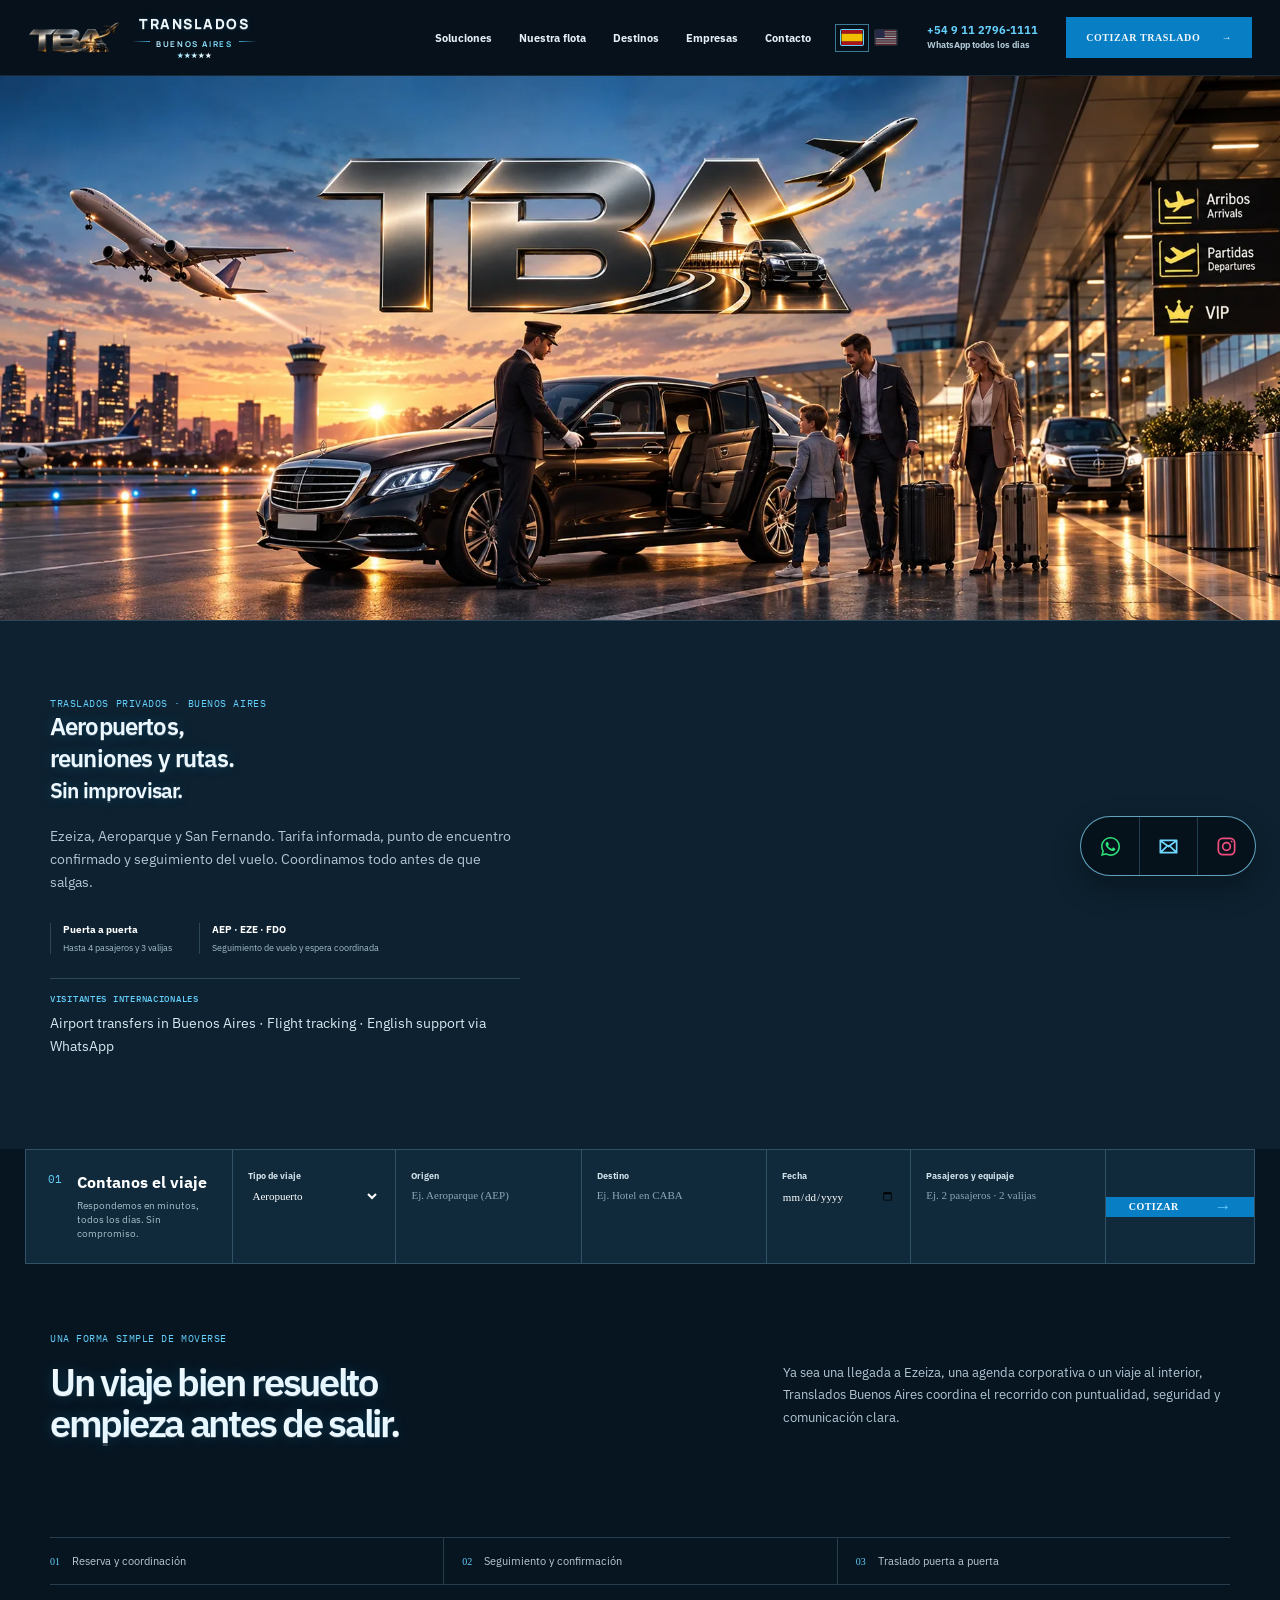
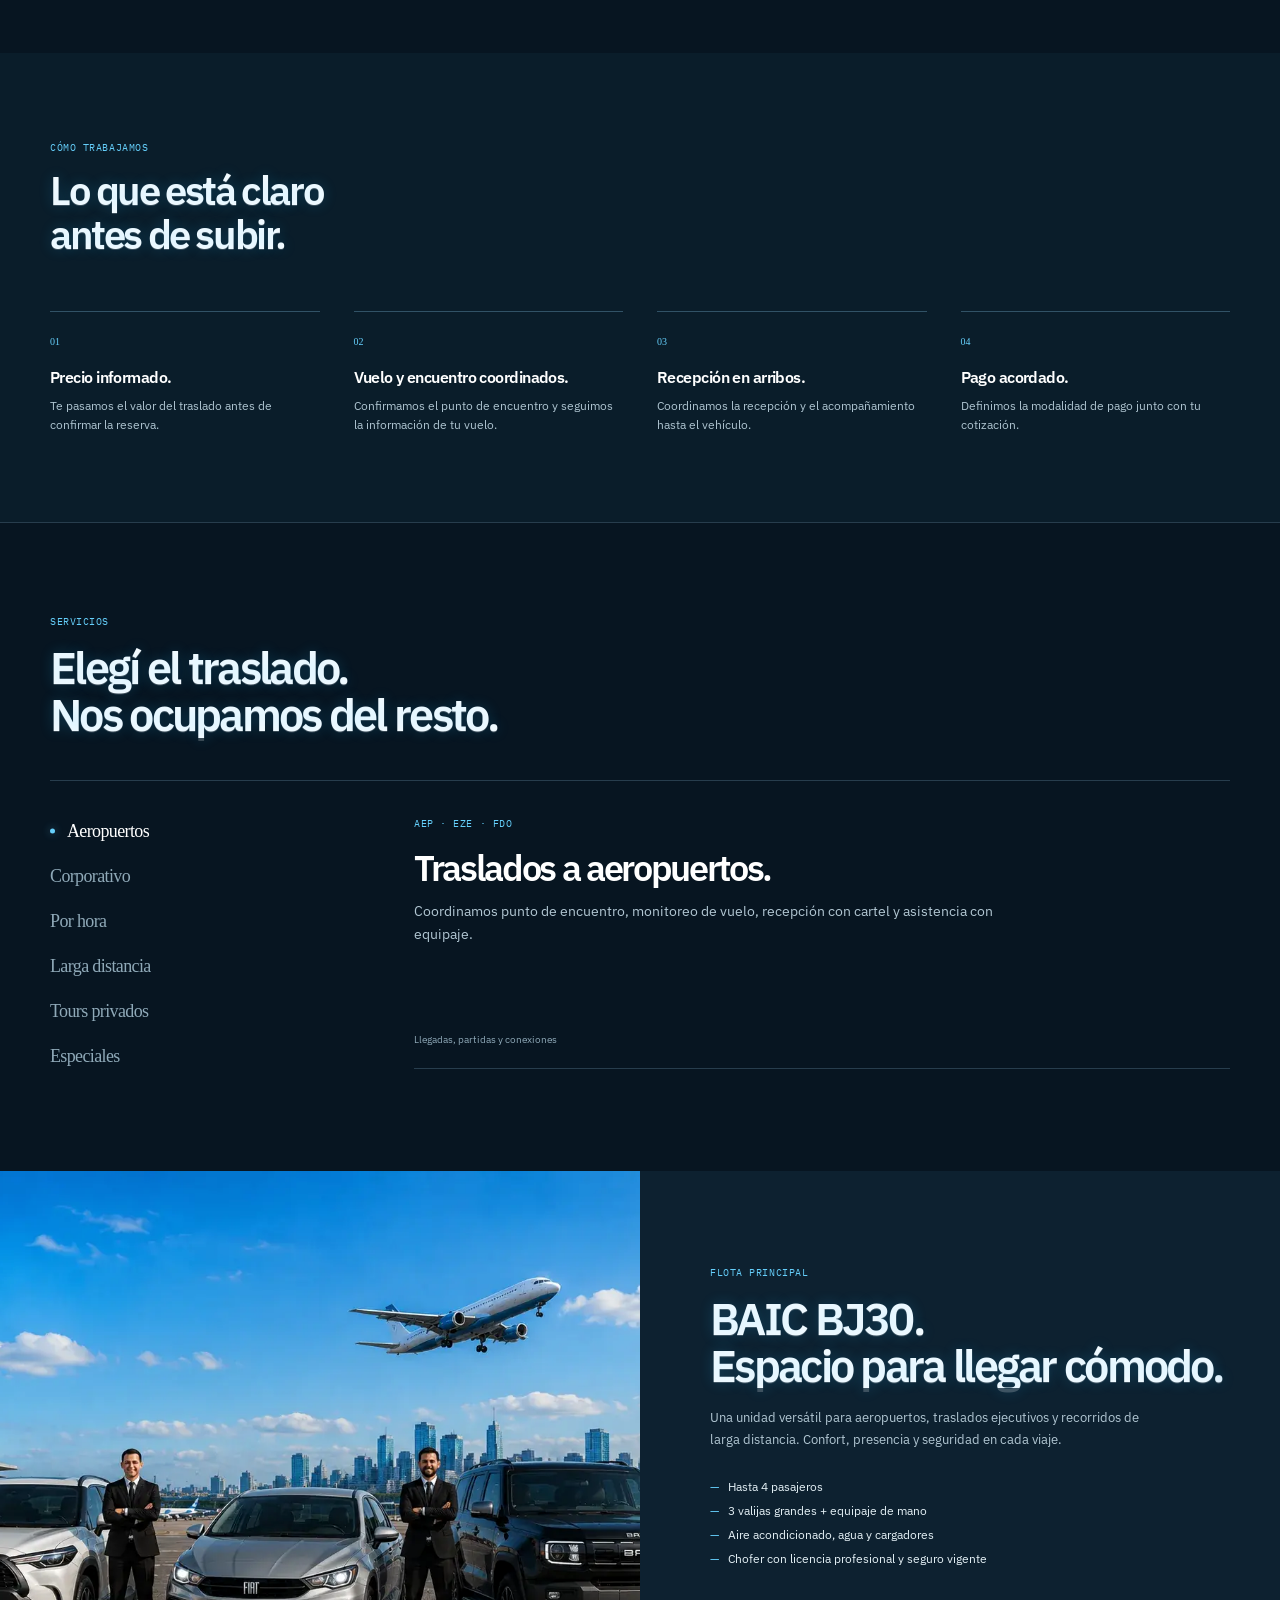
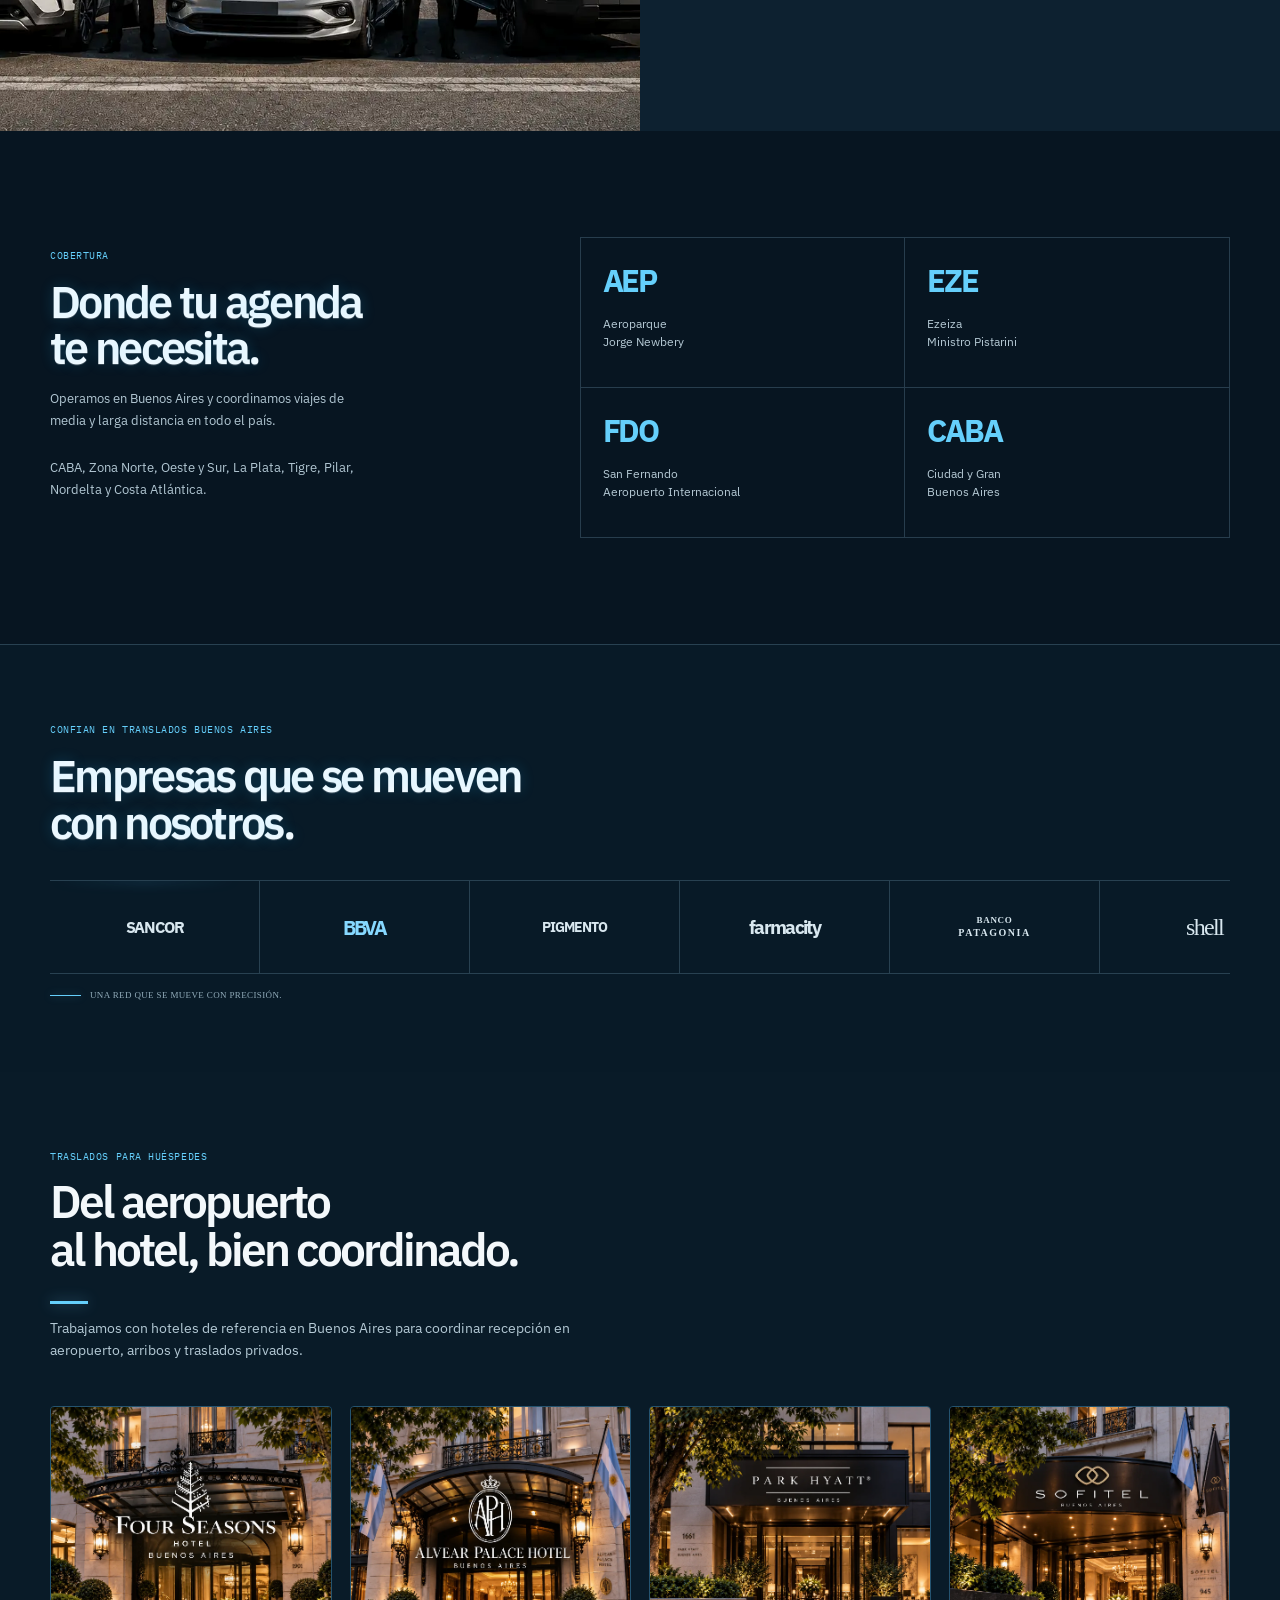
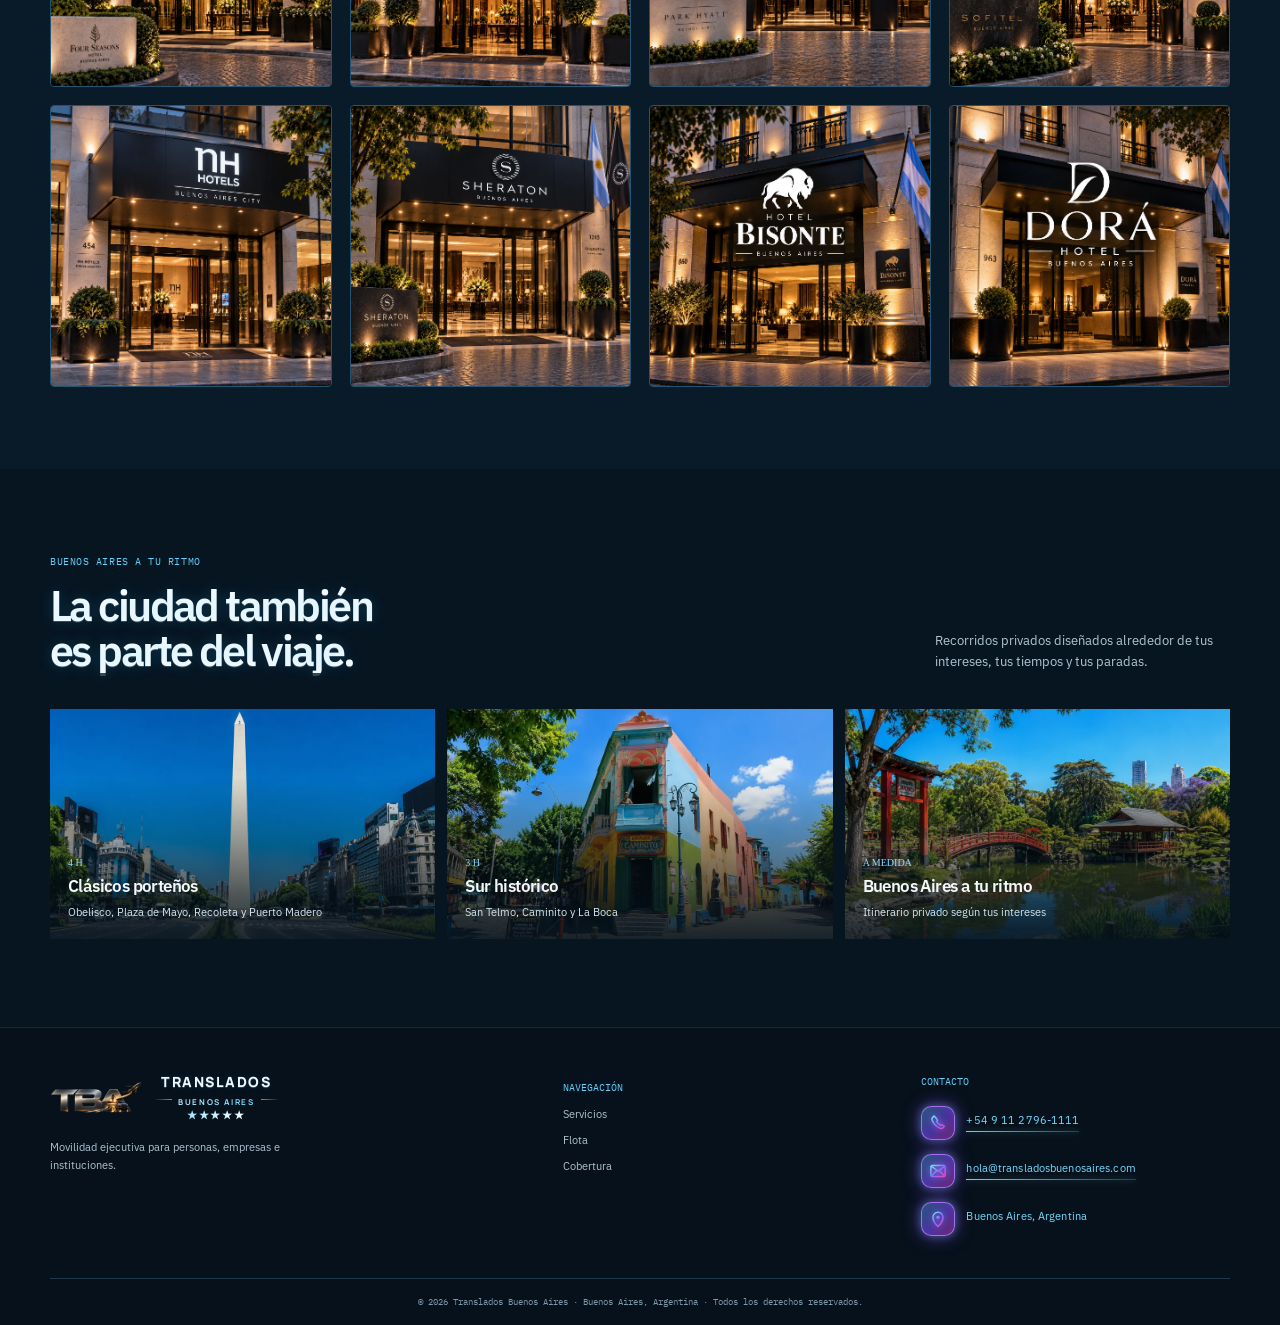
==== commit 138ed34e: "Correct corporate email address" ====
--- a/index.html
+++ b/index.html
@@ -11,4 +11,4 @@
 <section class="hotels section" id="hoteles"><div class="hotel-heading"><p class="kicker">TRASLADOS PARA HUÉSPEDES</p><h2>Del aeropuerto<br>al hotel, bien coordinado.</h2><i></i><p>Trabajamos con hoteles de referencia en Buenos Aires para coordinar recepción en aeropuerto, arribos y traslados privados.</p></div><div class="hotel-cards" aria-label="Hoteles con los que trabaja Translados Buenos Aires"><article class="hotel-card hotel-four hotel-photo"><img class="hotel-thumb" src="assets/four-seasons-buenos-aires.webp" alt="Fachada del Four Seasons Hotel Buenos Aires" width="1254" height="1254" loading="lazy" decoding="async"></article><article class="hotel-card hotel-alvear hotel-photo"><img class="hotel-thumb" src="assets/alvear-palace-buenos-aires.webp" alt="Fachada de Alvear Palace Hotel" width="1254" height="1254" loading="lazy" decoding="async"></article><article class="hotel-card hotel-park hotel-photo"><img class="hotel-thumb" src="assets/park-hyatt-buenos-aires.webp" alt="Fachada de Park Hyatt Buenos Aires" width="1254" height="1254" loading="lazy" decoding="async"></article><article class="hotel-card hotel-sofitel hotel-photo"><img class="hotel-thumb" src="assets/sofitel-buenos-aires.webp" alt="Fachada del Sofitel Buenos Aires" width="1254" height="1254" loading="lazy" decoding="async"></article><article class="hotel-card hotel-nh hotel-photo"><img class="hotel-thumb" src="assets/nh-hotels-buenos-aires.webp" alt="Fachada de NH Hotels Buenos Aires City" width="1254" height="1254" loading="lazy" decoding="async"></article><article class="hotel-card hotel-sheraton"><img class="hotel-thumb" src="assets/sheraton-buenos-aires.webp" alt="Fachada del Sheraton Buenos Aires" width="1254" height="1254" loading="lazy" decoding="async"></article><article class="hotel-card hotel-bisonte hotel-photo"><img class="hotel-thumb" src="assets/hotel-bisonte-buenos-aires.webp" alt="Fachada del Hotel Bisonte Buenos Aires" width="1254" height="1254" loading="lazy" decoding="async"></article><article class="hotel-card hotel-dora hotel-photo"><img class="hotel-thumb" src="assets/dora-hotel-buenos-aires.webp" alt="Fachada del Hotel D Ora Buenos Aires" width="1254" height="1254" loading="lazy" decoding="async"></article></div></section>
 <section class="gallery section" id="recorridos"><div class="gallery-heading"><div><p class="kicker">BUENOS AIRES A TU RITMO</p><h2>La ciudad también<br>es parte del viaje.</h2></div><p>Recorridos privados diseñados alrededor de tus intereses, tus tiempos y tus paradas.</p></div><div class="gallery-grid gallery-routes"><article class="place-obelisco"><span>4 H</span><h3>Clásicos porteños<br><small>Obelisco, Plaza de Mayo, Recoleta y Puerto Madero</small></h3></article><article class="place-caminito"><span>3 H</span><h3>Sur histórico<br><small>San Telmo, Caminito y La Boca</small></h3></article><article class="place-jardin"><span>A MEDIDA</span><h3>Buenos Aires a tu ritmo<br><small>Itinerario privado según tus intereses</small></h3></article></div></section>
 </main>
-<footer id="contacto"><div class="footer-grid"><div><a class="brand" href="#inicio" aria-label="Translados Buenos Aires"><img class="brand-logo" src="assets/tba-logo.webp" alt="Monograma TBA" width="1774" height="887" decoding="async"><span class="brand-wordmark"><strong>TRANSLADOS</strong><span class="brand-subline"><i aria-hidden="true"></i><small>BUENOS AIRES</small><i aria-hidden="true"></i></span><span class="brand-stars" aria-hidden="true">&#9733;&#9733;&#9733;&#9733;&#9733;</span></span></a><p>Movilidad ejecutiva para personas, empresas e instituciones.</p></div><div><b>NAVEGACIÓN</b><a href="#servicios">Servicios</a><a href="#flota">Flota</a><a href="#cobertura">Cobertura</a></div><div class="contact-panel"><b>CONTACTO</b><a class="contact-entry" href="tel:+5491127961111" aria-label="Llamar al numero internacional"><span class="contact-icon" aria-hidden="true"><svg width="20" height="20" viewBox="0 0 24 24"><defs><linearGradient id="contact-phone-gradient" x1="5" y1="4" x2="19" y2="20" gradientUnits="userSpaceOnUse"><stop stop-color="#62ecff"/><stop offset=".52" stop-color="#8770ff"/><stop offset="1" stop-color="#f145c4"/></linearGradient></defs><path d="M7.3 3.7 5.6 5.2c-1 1-1 2.5-.5 3.8 1.7 4.1 5 7.4 9.1 9.1 1.3.5 2.8.5 3.8-.5l1.5-1.7-3.1-2.1-1.2 1.2c-2.2-1-3.9-2.7-4.9-4.9l1.2-1.2-2.1-3.2Z" fill="none" stroke="url(#contact-phone-gradient)" stroke-width="1.8" stroke-linecap="round" stroke-linejoin="round"/></svg></span><span class="contact-value">+54 9 11 2796-1111</span></a><a class="contact-entry" href="mailto:hola@trasladosbuenosaires.com" aria-label="Enviar email"><span class="contact-icon" aria-hidden="true"><svg width="20" height="20" viewBox="0 0 24 24"><defs><linearGradient id="contact-mail-gradient" x1="5" y1="4" x2="19" y2="20" gradientUnits="userSpaceOnUse"><stop stop-color="#62ecff"/><stop offset=".52" stop-color="#8770ff"/><stop offset="1" stop-color="#f145c4"/></linearGradient></defs><rect x="3.5" y="5.5" width="17" height="13" rx="1.7" fill="none" stroke="url(#contact-mail-gradient)" stroke-width="1.8"/><path d="m4.6 6.7 7.4 5.5 7.4-5.5M4.6 17.4l5.1-5M19.4 17.4l-5.1-5" fill="none" stroke="url(#contact-mail-gradient)" stroke-width="1.8" stroke-linecap="round" stroke-linejoin="round"/></svg></span><span class="contact-value">hola@trasladosbuenosaires.com</span></a><div class="contact-entry contact-location"><span class="contact-icon" aria-hidden="true"><svg width="20" height="20" viewBox="0 0 24 24"><defs><linearGradient id="contact-pin-gradient" x1="5" y1="4" x2="19" y2="20" gradientUnits="userSpaceOnUse"><stop stop-color="#62ecff"/><stop offset=".52" stop-color="#8770ff"/><stop offset="1" stop-color="#f145c4"/></linearGradient></defs><path d="M12 21s6-5.3 6-11a6 6 0 1 0-12 0c0 5.7 6 11 6 11Z" fill="none" stroke="url(#contact-pin-gradient)" stroke-width="1.8"/><circle cx="12" cy="10" r="2" fill="url(#contact-pin-gradient)"/></svg></span><span class="contact-value">Buenos Aires, Argentina</span></div></div></div><div class="copyright">&copy; 2026 Translados Buenos Aires &middot; Buenos Aires, Argentina &middot; Todos los derechos reservados.</div></footer><nav class="contact-pill" aria-label="Canales de contacto"><a href="https://wa.me/5491127961111" target="_blank" rel="noreferrer" aria-label="Abrir WhatsApp"><svg viewBox="0 0 24 24" aria-hidden="true" focusable="false"><path d="M19.05 4.94A9.87 9.87 0 0 0 12.04 2C6.58 2 2.13 6.45 2.13 11.91c0 1.75.46 3.46 1.33 4.96L2 22l5.27-1.38a9.9 9.9 0 0 0 4.76 1.21h.01c5.46 0 9.91-4.45 9.91-9.91a9.84 9.84 0 0 0-2.9-6.98Zm-7.01 15.22h-.01a8.24 8.24 0 0 1-4.2-1.15l-.3-.18-3.13.82.84-3.05-.2-.32a8.2 8.2 0 0 1-1.25-4.37c0-4.54 3.7-8.24 8.25-8.24a8.17 8.17 0 0 1 5.84 2.43 8.2 8.2 0 0 1 2.41 5.82c0 4.55-3.7 8.24-8.25 8.24Zm4.52-6.18c-.25-.13-1.47-.73-1.7-.81-.23-.09-.4-.13-.57.13-.17.25-.66.81-.81.98-.15.17-.3.19-.55.06-.25-.13-1.06-.39-2.01-1.25-.74-.66-1.24-1.48-1.38-1.73-.15-.25-.02-.39.11-.52.11-.11.25-.3.38-.44.13-.15.17-.25.25-.42.08-.17.04-.32-.02-.44-.06-.13-.57-1.37-.78-1.87-.2-.49-.41-.42-.57-.43h-.49c-.17 0-.44.06-.67.32-.23.25-.88.86-.88 2.1s.9 2.44 1.02 2.61c.13.17 1.77 2.7 4.28 3.79.6.26 1.07.42 1.44.54.6.19 1.15.16 1.58.1.48-.07 1.47-.6 1.68-1.18.21-.57.21-1.06.15-1.17-.06-.11-.23-.17-.48-.3Z" fill="currentColor"/></svg></a><a href="mailto:hola@trasladosbuenosaires.com" aria-label="Enviar email"><svg viewBox="0 0 24 24" aria-hidden="true" focusable="false"><path d="M3.5 5.5h17v13h-17zM4.6 6.6 12 12l7.4-5.4M4.6 17.4l5.2-5M19.4 17.4l-5.2-5" fill="none" stroke="currentColor" stroke-width="1.8" stroke-linecap="round" stroke-linejoin="round"/></svg></a><a href="https://www.instagram.com/trasladosbsaires/" target="_blank" rel="noreferrer" aria-label="Abrir Instagram"><svg viewBox="0 0 24 24" aria-hidden="true" focusable="false"><rect x="3.5" y="3.5" width="17" height="17" rx="4.5" fill="none" stroke="currentColor" stroke-width="1.8"/><circle cx="12" cy="12" r="4" fill="none" stroke="currentColor" stroke-width="1.8"/><circle cx="17.4" cy="6.7" r="1" fill="currentColor"/></svg></a></nav><script src="script.js"></script></body></html>
+<footer id="contacto"><div class="footer-grid"><div><a class="brand" href="#inicio" aria-label="Translados Buenos Aires"><img class="brand-logo" src="assets/tba-logo.webp" alt="Monograma TBA" width="1774" height="887" decoding="async"><span class="brand-wordmark"><strong>TRANSLADOS</strong><span class="brand-subline"><i aria-hidden="true"></i><small>BUENOS AIRES</small><i aria-hidden="true"></i></span><span class="brand-stars" aria-hidden="true">&#9733;&#9733;&#9733;&#9733;&#9733;</span></span></a><p>Movilidad ejecutiva para personas, empresas e instituciones.</p></div><div><b>NAVEGACIÓN</b><a href="#servicios">Servicios</a><a href="#flota">Flota</a><a href="#cobertura">Cobertura</a></div><div class="contact-panel"><b>CONTACTO</b><a class="contact-entry" href="tel:+5491127961111" aria-label="Llamar al numero internacional"><span class="contact-icon" aria-hidden="true"><svg width="20" height="20" viewBox="0 0 24 24"><defs><linearGradient id="contact-phone-gradient" x1="5" y1="4" x2="19" y2="20" gradientUnits="userSpaceOnUse"><stop stop-color="#62ecff"/><stop offset=".52" stop-color="#8770ff"/><stop offset="1" stop-color="#f145c4"/></linearGradient></defs><path d="M7.3 3.7 5.6 5.2c-1 1-1 2.5-.5 3.8 1.7 4.1 5 7.4 9.1 9.1 1.3.5 2.8.5 3.8-.5l1.5-1.7-3.1-2.1-1.2 1.2c-2.2-1-3.9-2.7-4.9-4.9l1.2-1.2-2.1-3.2Z" fill="none" stroke="url(#contact-phone-gradient)" stroke-width="1.8" stroke-linecap="round" stroke-linejoin="round"/></svg></span><span class="contact-value">+54 9 11 2796-1111</span></a><a class="contact-entry" href="mailto:hola@transladosbuenosaires.com" aria-label="Enviar email"><span class="contact-icon" aria-hidden="true"><svg width="20" height="20" viewBox="0 0 24 24"><defs><linearGradient id="contact-mail-gradient" x1="5" y1="4" x2="19" y2="20" gradientUnits="userSpaceOnUse"><stop stop-color="#62ecff"/><stop offset=".52" stop-color="#8770ff"/><stop offset="1" stop-color="#f145c4"/></linearGradient></defs><rect x="3.5" y="5.5" width="17" height="13" rx="1.7" fill="none" stroke="url(#contact-mail-gradient)" stroke-width="1.8"/><path d="m4.6 6.7 7.4 5.5 7.4-5.5M4.6 17.4l5.1-5M19.4 17.4l-5.1-5" fill="none" stroke="url(#contact-mail-gradient)" stroke-width="1.8" stroke-linecap="round" stroke-linejoin="round"/></svg></span><span class="contact-value">hola@transladosbuenosaires.com</span></a><div class="contact-entry contact-location"><span class="contact-icon" aria-hidden="true"><svg width="20" height="20" viewBox="0 0 24 24"><defs><linearGradient id="contact-pin-gradient" x1="5" y1="4" x2="19" y2="20" gradientUnits="userSpaceOnUse"><stop stop-color="#62ecff"/><stop offset=".52" stop-color="#8770ff"/><stop offset="1" stop-color="#f145c4"/></linearGradient></defs><path d="M12 21s6-5.3 6-11a6 6 0 1 0-12 0c0 5.7 6 11 6 11Z" fill="none" stroke="url(#contact-pin-gradient)" stroke-width="1.8"/><circle cx="12" cy="10" r="2" fill="url(#contact-pin-gradient)"/></svg></span><span class="contact-value">Buenos Aires, Argentina</span></div></div></div><div class="copyright">&copy; 2026 Translados Buenos Aires &middot; Buenos Aires, Argentina &middot; Todos los derechos reservados.</div></footer><nav class="contact-pill" aria-label="Canales de contacto"><a href="https://wa.me/5491127961111" target="_blank" rel="noreferrer" aria-label="Abrir WhatsApp"><svg viewBox="0 0 24 24" aria-hidden="true" focusable="false"><path d="M19.05 4.94A9.87 9.87 0 0 0 12.04 2C6.58 2 2.13 6.45 2.13 11.91c0 1.75.46 3.46 1.33 4.96L2 22l5.27-1.38a9.9 9.9 0 0 0 4.76 1.21h.01c5.46 0 9.91-4.45 9.91-9.91a9.84 9.84 0 0 0-2.9-6.98Zm-7.01 15.22h-.01a8.24 8.24 0 0 1-4.2-1.15l-.3-.18-3.13.82.84-3.05-.2-.32a8.2 8.2 0 0 1-1.25-4.37c0-4.54 3.7-8.24 8.25-8.24a8.17 8.17 0 0 1 5.84 2.43 8.2 8.2 0 0 1 2.41 5.82c0 4.55-3.7 8.24-8.25 8.24Zm4.52-6.18c-.25-.13-1.47-.73-1.7-.81-.23-.09-.4-.13-.57.13-.17.25-.66.81-.81.98-.15.17-.3.19-.55.06-.25-.13-1.06-.39-2.01-1.25-.74-.66-1.24-1.48-1.38-1.73-.15-.25-.02-.39.11-.52.11-.11.25-.3.38-.44.13-.15.17-.25.25-.42.08-.17.04-.32-.02-.44-.06-.13-.57-1.37-.78-1.87-.2-.49-.41-.42-.57-.43h-.49c-.17 0-.44.06-.67.32-.23.25-.88.86-.88 2.1s.9 2.44 1.02 2.61c.13.17 1.77 2.7 4.28 3.79.6.26 1.07.42 1.44.54.6.19 1.15.16 1.58.1.48-.07 1.47-.6 1.68-1.18.21-.57.21-1.06.15-1.17-.06-.11-.23-.17-.48-.3Z" fill="currentColor"/></svg></a><a href="mailto:hola@transladosbuenosaires.com" aria-label="Enviar email"><svg viewBox="0 0 24 24" aria-hidden="true" focusable="false"><path d="M3.5 5.5h17v13h-17zM4.6 6.6 12 12l7.4-5.4M4.6 17.4l5.2-5M19.4 17.4l-5.2-5" fill="none" stroke="currentColor" stroke-width="1.8" stroke-linecap="round" stroke-linejoin="round"/></svg></a><a href="https://www.instagram.com/trasladosbsaires/" target="_blank" rel="noreferrer" aria-label="Abrir Instagram"><svg viewBox="0 0 24 24" aria-hidden="true" focusable="false"><rect x="3.5" y="3.5" width="17" height="17" rx="4.5" fill="none" stroke="currentColor" stroke-width="1.8"/><circle cx="12" cy="12" r="4" fill="none" stroke="currentColor" stroke-width="1.8"/><circle cx="17.4" cy="6.7" r="1" fill="currentColor"/></svg></a></nav><script src="script.js"></script></body></html>
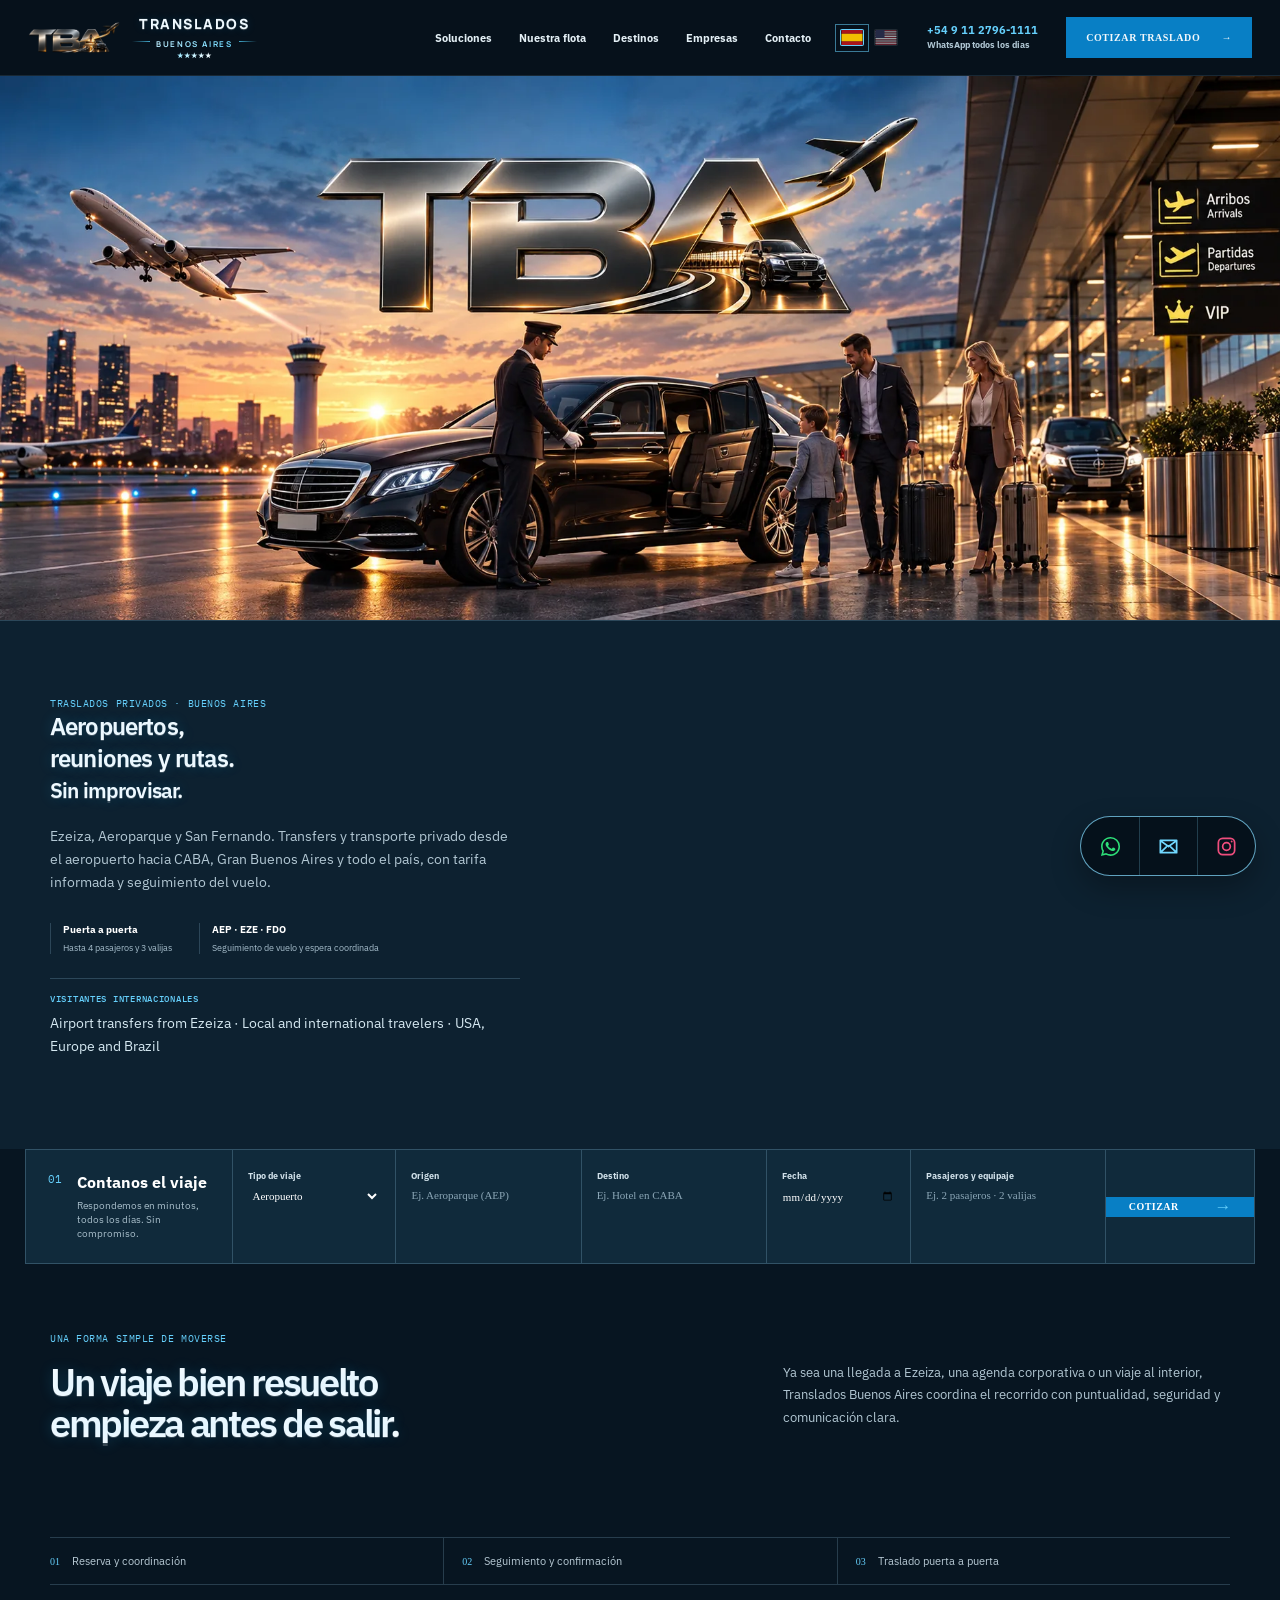
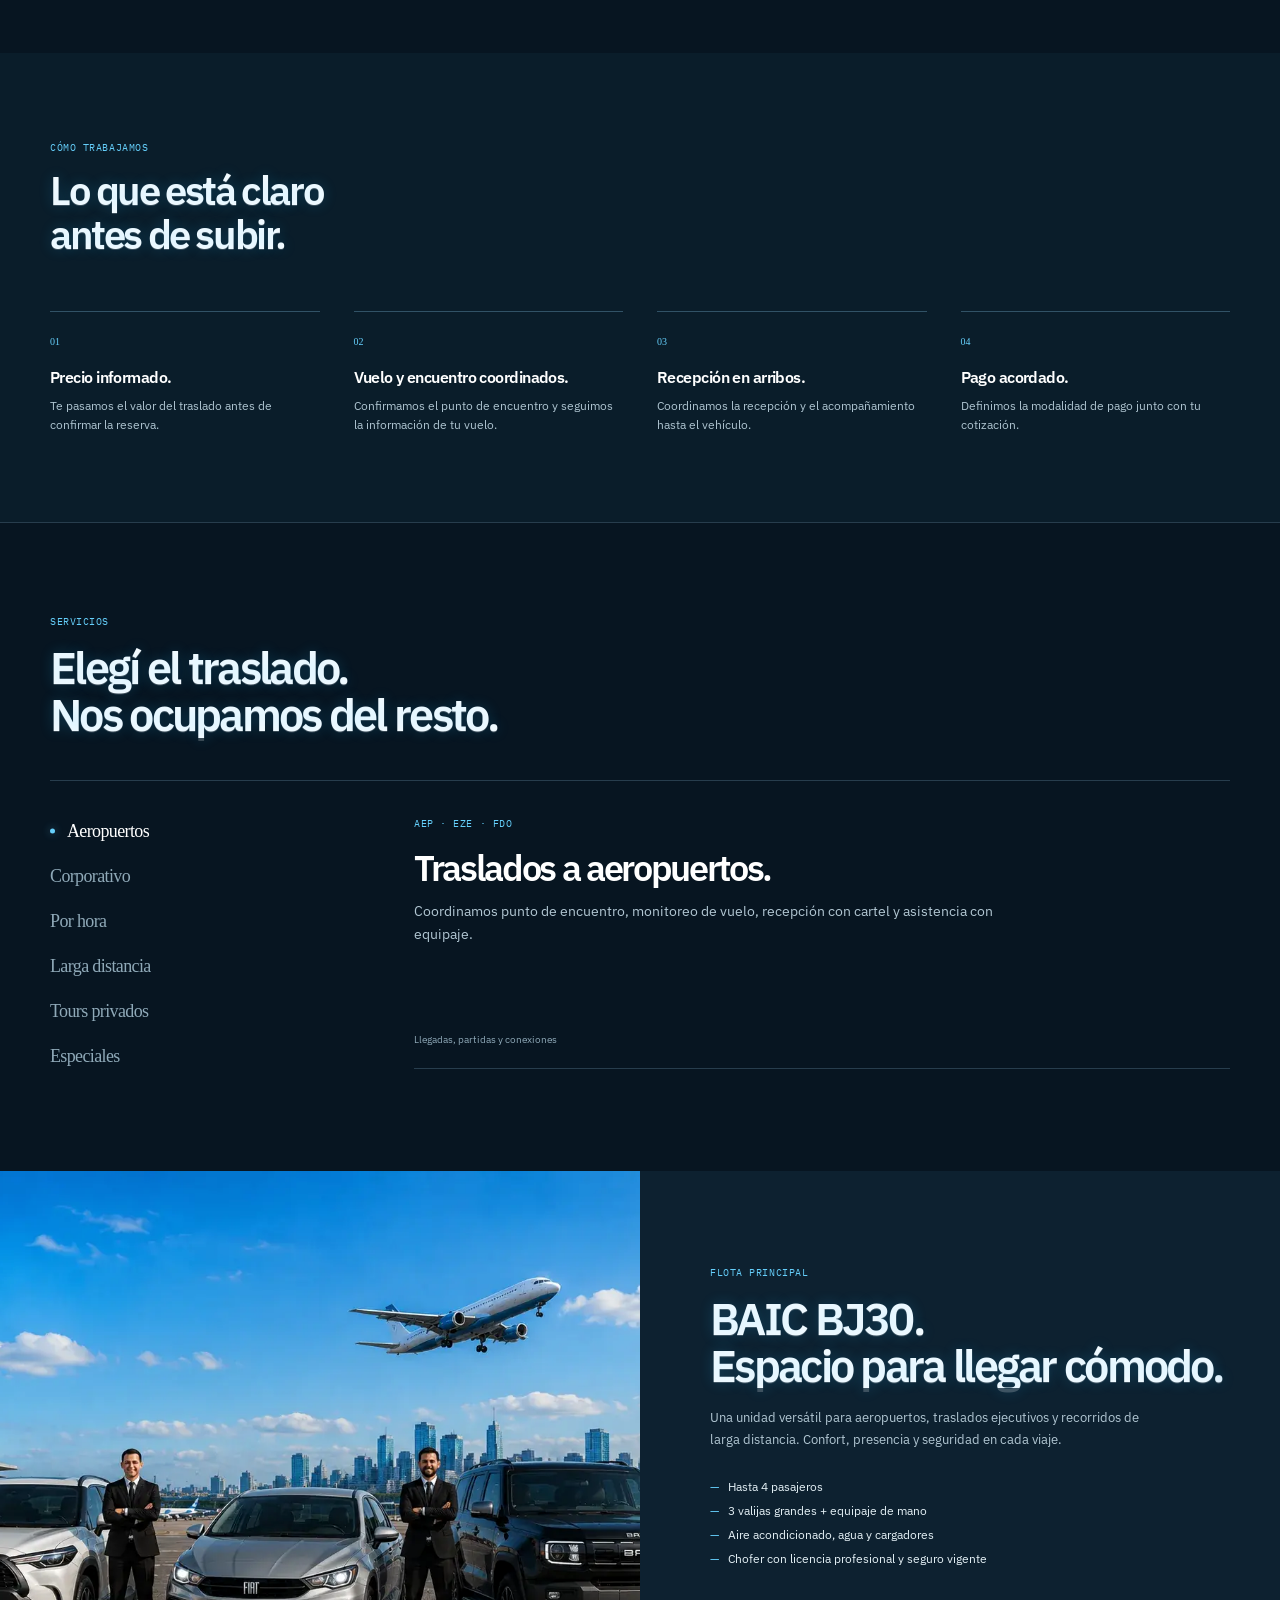
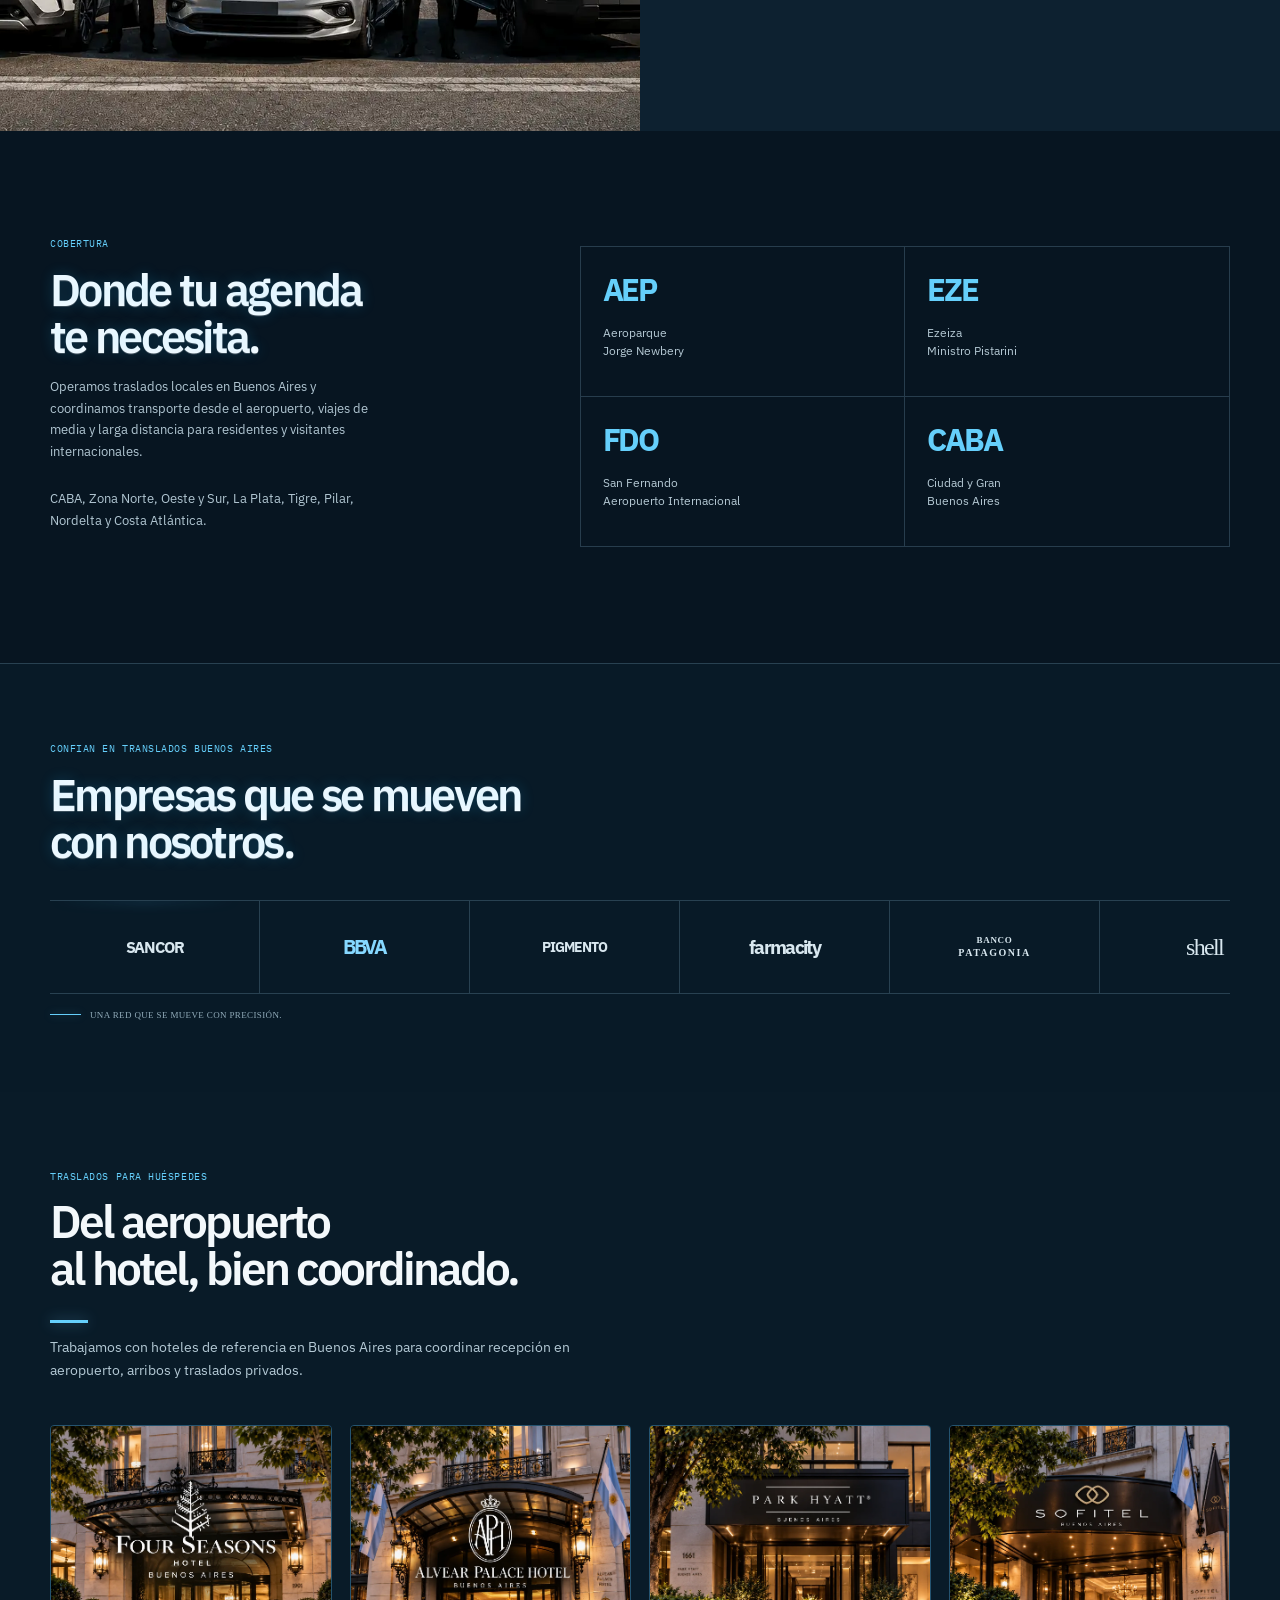
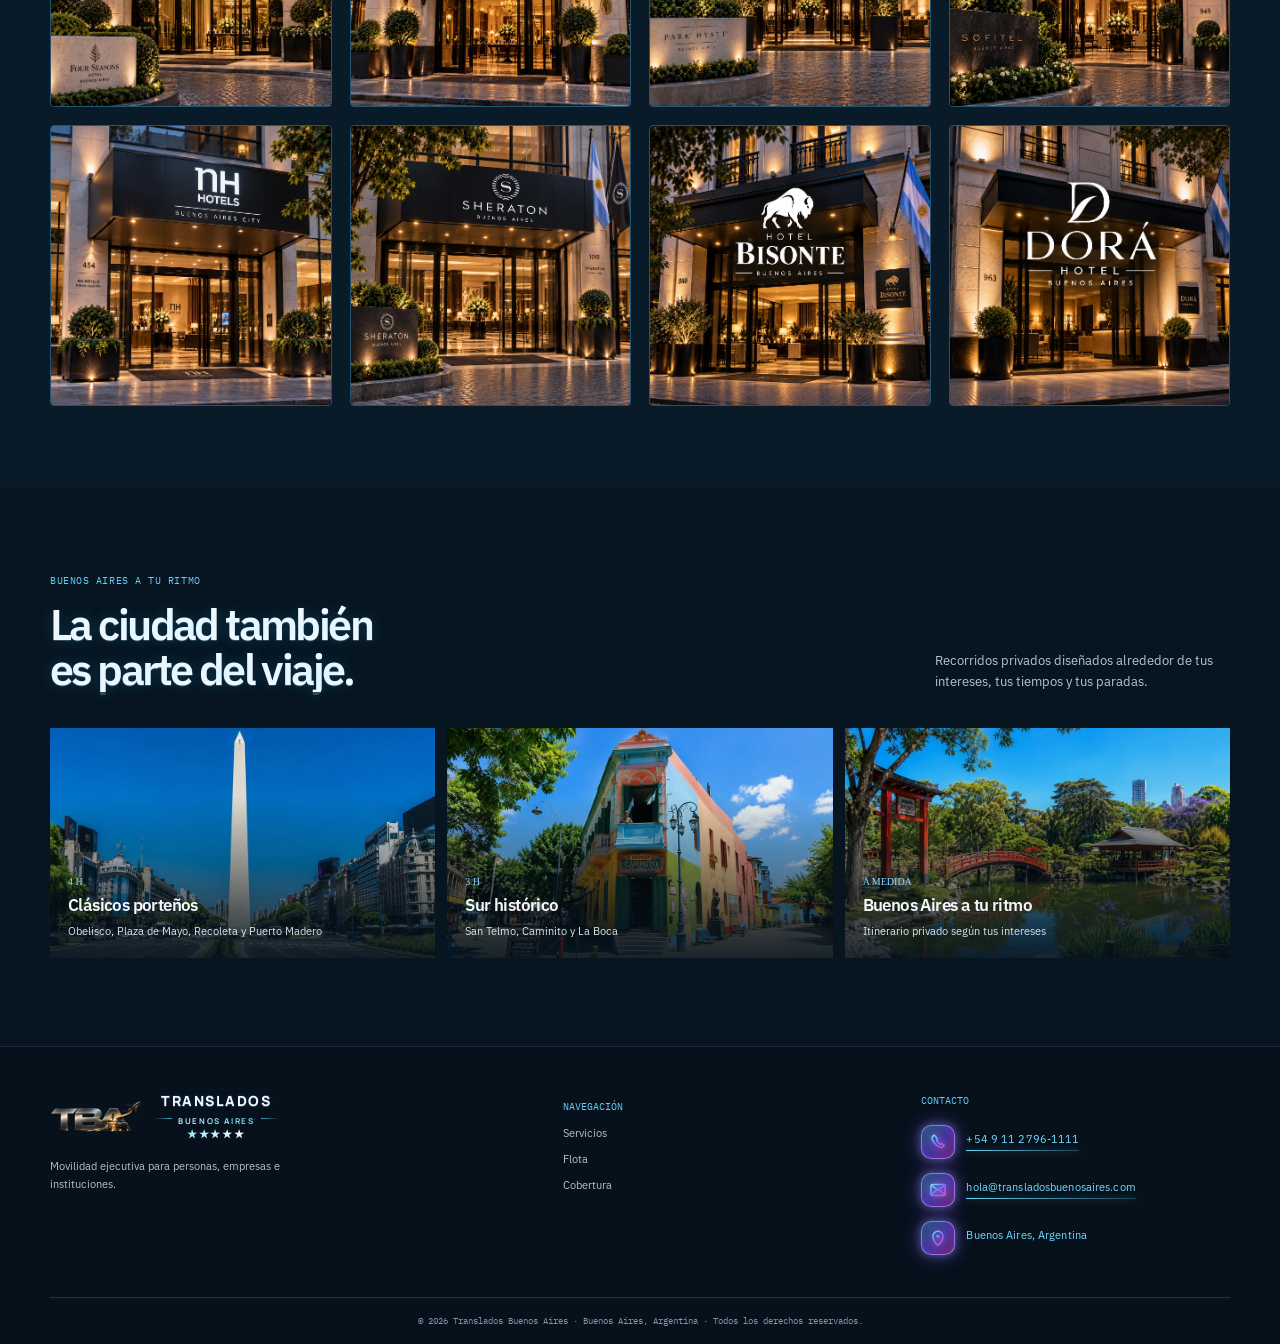
==== commit adc59cec: "Strengthen local and international SEO" ====
--- a/index.html
+++ b/index.html
@@ -1,12 +1,12 @@
 <!doctype html>
-<html lang="es"><head><meta charset="UTF-8"><meta name="viewport" content="width=device-width,initial-scale=1.0"><meta name="description" content="Translados Buenos Aires: servicio privado a Ezeiza, Aeroparque y San Fernando. Chofer, traslados ejecutivos y viajes por Argentina para residentes y visitantes internacionales desde EE. UU., Alemania, China y otros paises."><meta name="robots" content="index,follow"><meta name="geo.region" content="AR-C"><meta name="geo.placename" content="Buenos Aires, Argentina"><link rel="icon" type="image/png" sizes="512x512" href="assets/favicon-512.png"><link rel="apple-touch-icon" sizes="512x512" href="assets/favicon-512.png"><link rel="canonical" href="https://transladosbuenosaires.com/"><meta property="og:type" content="website"><meta property="og:site_name" content="Translados Buenos Aires"><meta property="og:title" content="Translados Buenos Aires | Aeropuerto y chofer privado"><meta property="og:description" content="Traslados privados a Ezeiza, Aeroparque y San Fernando, con chofer y coordinacion previa en Buenos Aires, Argentina."><meta property="og:url" content="https://transladosbuenosaires.com/"><meta name="twitter:card" content="summary"><meta name="twitter:title" content="Translados Buenos Aires | Aeropuerto y chofer privado"><meta name="twitter:description" content="Traslados privados en Buenos Aires para aeropuertos, empresas y viajes por Argentina."><title>Translados Buenos Aires | Ezeiza, Aeroparque y chofer privado</title><script type="application/ld+json">{"@context":"https://schema.org","@type":"LocalBusiness","name":"Translados Buenos Aires","url":"https://transladosbuenosaires.com/","description":"Private airport transfers and executive chauffeur service in Buenos Aires and Greater Buenos Aires, Argentina, for local clients and international visitors.","telephone":"+54 9 11 2796-1111","address":{"@type":"PostalAddress","addressLocality":"Buenos Aires","addressRegion":"Ciudad Autonoma de Buenos Aires","addressCountry":"AR"},"geo":{"@type":"GeoCoordinates","latitude":"-34.6037","longitude":"-58.3816"},"areaServed":[{"@type":"City","name":"Buenos Aires"},{"@type":"AdministrativeArea","name":"Gran Buenos Aires"},{"@type":"Country","name":"Argentina"}],"serviceType":["Airport transfers in Buenos Aires","Ezeiza airport transfer","Aeroparque transfer","Executive chauffeur service","Private transportation","Long-distance travel"],"audience":{"@type":"Audience","audienceType":"International visitors traveling to Buenos Aires from the United States, Germany, China and other countries"},"sameAs":[],"availableLanguage":["Spanish","English"]}</script><link rel="describedby" type="text/markdown" href="/llms.txt"><link rel="preconnect" href="https://fonts.googleapis.com"><link rel="preconnect" href="https://fonts.gstatic.com" crossorigin><link id="tba-fonts" rel="preload" as="style" href="https://fonts.googleapis.com/css2?family=IBM+Plex+Mono:wght@400;500&family=IBM+Plex+Sans:wght@400;500;600;700&family=Manrope:wght@600;700;800&display=swap"><noscript><link href="https://fonts.googleapis.com/css2?family=IBM+Plex+Mono:wght@400;500&family=IBM+Plex+Sans:wght@400;500;600;700&family=Manrope:wght@600;700;800&display=swap" rel="stylesheet"></noscript><link rel="preload" as="image" href="assets/tba-airport-arrival.webp" type="image/webp" fetchpriority="high" media="(min-width:701px)"><link rel="preload" as="image" href="assets/tba-airport-arrival-mobile.webp" type="image/webp" fetchpriority="high" media="(max-width:700px)"><link rel="stylesheet" href="styles.css"></head>
+<html lang="es"><head><meta charset="UTF-8"><meta name="viewport" content="width=device-width,initial-scale=1.0"><meta name="description" content="Translados Buenos Aires: traslados y transfers privados desde Ezeiza, Aeroparque y San Fernando a CABA y Gran Buenos Aires. Transporte para viajeros locales e internacionales de EE. UU., Europa y Brasil."><meta name="robots" content="index,follow"><meta name="geo.region" content="AR-C"><meta name="geo.placename" content="Buenos Aires, Argentina"><link rel="icon" type="image/png" sizes="512x512" href="assets/favicon-512.png"><link rel="apple-touch-icon" sizes="512x512" href="assets/favicon-512.png"><link rel="canonical" href="https://transladosbuenosaires.com/"><meta property="og:type" content="website"><meta property="og:site_name" content="Translados Buenos Aires"><meta property="og:title" content="Translados Buenos Aires | Transfers desde Ezeiza y Aeroparque"><meta property="og:description" content="Transfers y transporte privado desde Ezeiza, Aeroparque y San Fernando para viajes locales e internacionales en Buenos Aires."><meta property="og:url" content="https://transladosbuenosaires.com/"><meta name="twitter:card" content="summary"><meta name="twitter:title" content="Translados Buenos Aires | Transfers desde Ezeiza y Aeroparque"><meta name="twitter:description" content="Transfers privados desde el aeropuerto y transporte ejecutivo para Buenos Aires y Argentina."><title>Translados Buenos Aires | Transfers desde Ezeiza y Aeroparque</title><script type="application/ld+json">{"@context":"https://schema.org","@type":"LocalBusiness","name":"Translados Buenos Aires","alternateName":"Traslados Buenos Aires","url":"https://transladosbuenosaires.com/","description":"Private airport transfers and executive chauffeur service from Ezeiza, Aeroparque and San Fernando in Buenos Aires, Argentina, for local clients and international visitors from the United States, Europe and Brazil.","telephone":"+54 9 11 2796-1111","address":{"@type":"PostalAddress","addressLocality":"Buenos Aires","addressRegion":"Ciudad Autonoma de Buenos Aires","addressCountry":"AR"},"geo":{"@type":"GeoCoordinates","latitude":"-34.6037","longitude":"-58.3816"},"areaServed":[{"@type":"City","name":"Buenos Aires"},{"@type":"AdministrativeArea","name":"Gran Buenos Aires"},{"@type":"Country","name":"Argentina"}],"serviceType":["Airport transfers in Buenos Aires","Transportation from Ezeiza Airport","Transportation from Aeroparque","Ezeiza airport transfer","Aeroparque transfer","Executive chauffeur service","Private transportation","Long-distance travel"],"audience":{"@type":"Audience","audienceType":"Local and international visitors traveling to Buenos Aires from the United States, Europe, Brazil, Germany, China and other countries"},"sameAs":[],"availableLanguage":["Spanish","English"]}</script><link rel="describedby" type="text/markdown" href="/llms.txt"><link rel="preconnect" href="https://fonts.googleapis.com"><link rel="preconnect" href="https://fonts.gstatic.com" crossorigin><link id="tba-fonts" rel="preload" as="style" href="https://fonts.googleapis.com/css2?family=IBM+Plex+Mono:wght@400;500&family=IBM+Plex+Sans:wght@400;500;600;700&family=Manrope:wght@600;700;800&display=swap"><noscript><link href="https://fonts.googleapis.com/css2?family=IBM+Plex+Mono:wght@400;500&family=IBM+Plex+Sans:wght@400;500;600;700&family=Manrope:wght@600;700;800&display=swap" rel="stylesheet"></noscript><link rel="preload" as="image" href="assets/tba-airport-arrival.webp" type="image/webp" fetchpriority="high" media="(min-width:701px)"><link rel="preload" as="image" href="assets/tba-airport-arrival-mobile.webp" type="image/webp" fetchpriority="high" media="(max-width:700px)"><link rel="stylesheet" href="styles.css"></head>
 <body><header class="site-header"><a class="brand" href="#inicio" aria-label="Translados Buenos Aires"><img class="brand-logo" src="assets/tba-logo.webp" alt="Monograma TBA" width="1774" height="887" decoding="async"><span class="brand-wordmark"><strong>TRANSLADOS</strong><span class="brand-subline"><i aria-hidden="true"></i><small>BUENOS AIRES</small><i aria-hidden="true"></i></span><span class="brand-stars" aria-hidden="true">&#9733;&#9733;&#9733;&#9733;&#9733;</span></span></a><button class="menu-toggle" aria-label="Abrir menú" aria-expanded="false">☰</button><nav class="main-nav"><a href="#servicios">Soluciones</a><a href="#flota">Nuestra flota</a><a href="#cobertura">Destinos</a><a href="#empresa">Empresas</a><a href="#contacto">Contacto</a></nav><div class="lang" aria-label="Selector de idioma"><button class="active" type="button" data-language="es" aria-label="Idioma espanol" aria-pressed="true"><svg class="lang-flag" viewBox="0 0 28 20" aria-hidden="true" focusable="false"><path fill="#AA151B" d="M0 0h28v5H0zM0 15h28v5H0z"/><path fill="#F1BF00" d="M0 5h28v10H0z"/></svg><span class="sr-only">Espanol</span></button><button type="button" data-language="en" aria-label="English language" aria-pressed="false"><svg class="lang-flag" viewBox="0 0 28 20" aria-hidden="true" focusable="false"><path fill="#B22234" d="M0 0h28v1.54H0zm0 3.08h28v1.54H0zm0 3.08h28v1.54H0zm0 3.08h28v1.54H0zm0 3.08h28v1.54H0zm0 3.08h28V20H0z"/><path fill="#FFF" d="M0 1.54h28v1.54H0zm0 3.08h28v1.54H0zm0 3.08h28v1.54H0zm0 3.08h28v1.54H0zm0 3.08h28v1.54H0zm0 3.08h28v1.54H0z"/><path fill="#3C3B6E" d="M0 0h12v10.77H0z"/></svg><span class="sr-only">English</span></button></div><a class="header-phone" href="tel:+5491127961111" aria-label="Llamar al numero internacional"><span>+54 9 11 2796-1111</span><small>WhatsApp todos los dias</small></a><a class="header-cta" href="#reservar">Cotizar traslado <b>→</b></a></header>
-<main><section class="hero hero-image-first" id="inicio"><div class="hero-visual"><picture><source media="(max-width:700px)" srcset="assets/tba-airport-arrival-mobile.webp" type="image/webp"><img src="assets/tba-airport-arrival.webp" alt="Servicio de traslados privados en la terminal de aeropuerto de Buenos Aires" width="1981" height="794" fetchpriority="high" decoding="async"></picture></div></section><section class="hero-intro"><div class="hero-copy"><p class="kicker">TRASLADOS PRIVADOS &middot; BUENOS AIRES</p><h1>Aeropuertos,<br>reuniones y rutas.<em>Sin improvisar.</em></h1><p>Ezeiza, Aeroparque y San Fernando. Tarifa informada, punto de encuentro confirmado y seguimiento del vuelo. Coordinamos todo antes de que salgas.</p><div class="hero-facts"><span><b>Puerta a puerta</b> Hasta 4 pasajeros y 3 valijas</span><span><b>AEP &middot; EZE &middot; FDO</b> Seguimiento de vuelo y espera coordinada</span></div><p class="international-access"><b>VISITANTES INTERNACIONALES</b><span>Airport transfers in Buenos Aires &middot; Flight tracking &middot; English support via WhatsApp</span></p></div></section>
+<main><section class="hero hero-image-first" id="inicio"><div class="hero-visual"><picture><source media="(max-width:700px)" srcset="assets/tba-airport-arrival-mobile.webp" type="image/webp"><img src="assets/tba-airport-arrival.webp" alt="Servicio de traslados privados en la terminal de aeropuerto de Buenos Aires" width="1981" height="794" fetchpriority="high" decoding="async"></picture></div></section><section class="hero-intro"><div class="hero-copy"><p class="kicker">TRASLADOS PRIVADOS &middot; BUENOS AIRES</p><h1>Aeropuertos,<br>reuniones y rutas.<em>Sin improvisar.</em></h1><p>Ezeiza, Aeroparque y San Fernando. Transfers y transporte privado desde el aeropuerto hacia CABA, Gran Buenos Aires y todo el país, con tarifa informada y seguimiento del vuelo.</p><div class="hero-facts"><span><b>Puerta a puerta</b> Hasta 4 pasajeros y 3 valijas</span><span><b>AEP &middot; EZE &middot; FDO</b> Seguimiento de vuelo y espera coordinada</span></div><p class="international-access"><b>VISITANTES INTERNACIONALES</b><span>Airport transfers from Ezeiza &middot; Local and international travelers &middot; USA, Europe and Brazil</span></p></div></section>
 <section class="booking" id="reservar" aria-label="Formulario de cotización"><div class="booking-intro"><span>01</span><div><b>Contanos el viaje</b><small>Respondemos en minutos, todos los días. Sin compromiso.</small></div></div><label>Tipo de viaje<select data-booking-field="Tipo de viaje"><option>Aeropuerto</option><option>Punto a punto</option><option>Auto por hora</option><option>Larga distancia</option></select></label><label>Origen<input data-booking-field="Origen" placeholder="Ej. Aeroparque (AEP)"></label><label>Destino<input data-booking-field="Destino" placeholder="Ej. Hotel en CABA"></label><label>Fecha<input data-booking-field="Fecha" type="date"></label><label>Pasajeros y equipaje<input data-booking-field="Pasajeros y equipaje" placeholder="Ej. 2 pasajeros · 2 valijas"></label><a class="booking-quote" href="https://wa.me/5491127961111" target="_blank" rel="noreferrer"><span>Cotizar</span><b>→</b></a></section>
 <section class="intro section"><div><p class="kicker">UNA FORMA SIMPLE DE MOVERSE</p><h2>Un viaje bien resuelto<br>empieza antes de salir.</h2></div><p>Ya sea una llegada a Ezeiza, una agenda corporativa o un viaje al interior, Translados Buenos Aires coordina el recorrido con puntualidad, seguridad y comunicación clara.</p><div class="intro-metrics"><span><b>01</b> Reserva y coordinación</span><span><b>02</b> Seguimiento y confirmación</span><span><b>03</b> Traslado puerta a puerta</span></div></section><section class="operation" id="como-trabajamos"><div class="operation-inner"><p class="kicker">CÓMO TRABAJAMOS</p><h2>Lo que está claro<br>antes de subir.</h2><div class="steps operation-clarity"><article><span>01</span><h3>Precio informado.</h3><p>Te pasamos el valor del traslado antes de confirmar la reserva.</p></article><article><span>02</span><h3>Vuelo y encuentro coordinados.</h3><p>Confirmamos el punto de encuentro y seguimos la información de tu vuelo.</p></article><article><span>03</span><h3>Recepción en arribos.</h3><p>Coordinamos la recepción y el acompañamiento hasta el vehículo.</p></article><article><span>04</span><h3>Pago acordado.</h3><p>Definimos la modalidad de pago junto con tu cotización.</p></article></div></div></section>
 <section class="services section" id="servicios"><div class="section-heading"><p class="kicker">SERVICIOS</p><h2>Elegí el traslado.<br>Nos ocupamos del resto.</h2></div><div class="service-tabs"><div class="service-tab-nav" role="tablist" aria-label="Servicios de Translados Buenos Aires"><button class="is-active" role="tab" aria-selected="true" data-service="airport">Aeropuertos</button><button role="tab" aria-selected="false" data-service="corporate">Corporativo</button><button role="tab" aria-selected="false" data-service="hourly">Por hora</button><button role="tab" aria-selected="false" data-service="distance">Larga distancia</button><button role="tab" aria-selected="false" data-service="tours">Tours privados</button><button role="tab" aria-selected="false" data-service="special">Especiales</button></div><div class="service-tab-panels"><article class="service-panel is-active" data-panel="airport"><p class="kicker">AEP · EZE · FDO</p><h3>Traslados a aeropuertos.</h3><p>Coordinamos punto de encuentro, monitoreo de vuelo, recepción con cartel y asistencia con equipaje.</p><div class="service-panel-footer"><span>Llegadas, partidas y conexiones</span></div></article><article class="service-panel" data-panel="corporate"><p class="kicker">AGENDA CORPORATIVA</p><h3>Movilidad para empresas.</h3><p>Traslados para ejecutivos, equipos y eventos con recorridos, horarios y puntos de espera definidos de antemano.</p><div class="service-panel-footer"><span>Reuniones, equipos y eventos</span></div></article><article class="service-panel" data-panel="hourly"><p class="kicker">AUTO A DISPOSICIÓN</p><h3>Tiempo a tu favor.</h3><p>Vehículo con chofer para trámites, visitas y recorridos abiertos. La unidad queda disponible durante el tiempo coordinado.</p><div class="service-panel-footer"><span>Mínimo de 3 horas · Kilometraje libre dentro de CABA y GBA</span></div></article><article class="service-panel" data-panel="distance"><p class="kicker">INTERURBANOS</p><h3>Media y larga distancia.</h3><p>Mar del Plata, Rosario, Córdoba, Pinamar y cualquier destino del país. Cotizamos según recorrido, horarios, paradas y equipaje.</p><div class="service-panel-footer"><span>Desde CABA y Gran Buenos Aires</span></div></article><article class="service-panel" data-panel="tours"><p class="kicker">BUENOS AIRES Y ALREDEDORES</p><h3>Recorridos a tu ritmo.</h3><p>Armamos un itinerario privado según intereses, tiempos y los lugares que quieras conocer.</p><div class="service-panel-footer"><span>Ciudad, cultura, compras y paseos</span></div></article><article class="service-panel" data-panel="special"><p class="kicker">ENVÍOS PUERTA A PUERTA</p><h3>Encomiendas y documentación.</h3><p>Mensajería privada para documentos, carpetas o paquetes pequeños. Retiro coordinado y comprobante de entrega.</p><div class="service-panel-footer"><span>Consultas según requerimiento</span></div></article></div></div></section>
 <section class="fleet section" id="flota"><div class="fleet-photo"><img src="assets/tba-fleet-airport.webp" alt="BAIC BJ30 de Translados Buenos Aires" loading="lazy" decoding="async"></div><div class="fleet-copy"><p class="kicker">FLOTA PRINCIPAL</p><h2>BAIC BJ30.<br>Espacio para llegar cómodo.</h2><p>Una unidad versátil para aeropuertos, traslados ejecutivos y recorridos de larga distancia. Confort, presencia y seguridad en cada viaje.</p><ul><li>Hasta 4 pasajeros</li><li>3 valijas grandes + equipaje de mano</li><li>Aire acondicionado, agua y cargadores</li><li>Chofer con licencia profesional y seguro vigente</li></ul></div></section>
-<section class="coverage section" id="cobertura"><div class="coverage-copy"><p class="kicker">COBERTURA</p><h2>Donde tu agenda<br>te necesita.</h2><p>Operamos en Buenos Aires y coordinamos viajes de media y larga distancia en todo el país.</p><p class="coverage-zones">CABA, Zona Norte, Oeste y Sur, La Plata, Tigre, Pilar, Nordelta y Costa Atlántica.</p></div><div class="coverage-list"><article><span>AEP</span><p>Aeroparque<br>Jorge Newbery</p></article><article><span>EZE</span><p>Ezeiza<br>Ministro Pistarini</p></article><article><span>FDO</span><p>San Fernando<br>Aeropuerto Internacional</p></article><article><span>CABA</span><p>Ciudad y Gran<br>Buenos Aires</p></article></div></section>
+<section class="coverage section" id="cobertura"><div class="coverage-copy"><p class="kicker">COBERTURA</p><h2>Donde tu agenda<br>te necesita.</h2><p>Operamos traslados locales en Buenos Aires y coordinamos transporte desde el aeropuerto, viajes de media y larga distancia para residentes y visitantes internacionales.</p><p class="coverage-zones">CABA, Zona Norte, Oeste y Sur, La Plata, Tigre, Pilar, Nordelta y Costa Atlántica.</p></div><div class="coverage-list"><article><span>AEP</span><p>Aeroparque<br>Jorge Newbery</p></article><article><span>EZE</span><p>Ezeiza<br>Ministro Pistarini</p></article><article><span>FDO</span><p>San Fernando<br>Aeropuerto Internacional</p></article><article><span>CABA</span><p>Ciudad y Gran<br>Buenos Aires</p></article></div></section>
 <section class="company section" id="empresa"><div class="section-heading"><p class="kicker">CONFIAN EN TRANSLADOS BUENOS AIRES</p><h2>Empresas que se mueven<br>con nosotros.</h2></div><div class="companies-rail" aria-label="Empresas que confían en Translados Buenos Aires"><div class="companies"><span class="word-sancor">SANCOR</span><span class="word-bbva">BBVA</span><span class="word-pigmento">PIGMENTO</span><span class="word-farmacity">farmacity</span><span class="word-patagonia">BANCO <i>PATAGONIA</i></span><span class="word-shell">shell</span><span class="word-ypf">YPF</span></div><div class="companies companies-copy" aria-hidden="true"><span class="word-sancor">SANCOR</span><span class="word-bbva">BBVA</span><span class="word-pigmento">PIGMENTO</span><span class="word-farmacity">farmacity</span><span class="word-patagonia">BANCO <i>PATAGONIA</i></span><span class="word-shell">shell</span><span class="word-ypf">YPF</span></div></div><p class="company-note"><i></i> Una red que se mueve con precisión.</p></section>
 <section class="hotels section" id="hoteles"><div class="hotel-heading"><p class="kicker">TRASLADOS PARA HUÉSPEDES</p><h2>Del aeropuerto<br>al hotel, bien coordinado.</h2><i></i><p>Trabajamos con hoteles de referencia en Buenos Aires para coordinar recepción en aeropuerto, arribos y traslados privados.</p></div><div class="hotel-cards" aria-label="Hoteles con los que trabaja Translados Buenos Aires"><article class="hotel-card hotel-four hotel-photo"><img class="hotel-thumb" src="assets/four-seasons-buenos-aires.webp" alt="Fachada del Four Seasons Hotel Buenos Aires" width="1254" height="1254" loading="lazy" decoding="async"></article><article class="hotel-card hotel-alvear hotel-photo"><img class="hotel-thumb" src="assets/alvear-palace-buenos-aires.webp" alt="Fachada de Alvear Palace Hotel" width="1254" height="1254" loading="lazy" decoding="async"></article><article class="hotel-card hotel-park hotel-photo"><img class="hotel-thumb" src="assets/park-hyatt-buenos-aires.webp" alt="Fachada de Park Hyatt Buenos Aires" width="1254" height="1254" loading="lazy" decoding="async"></article><article class="hotel-card hotel-sofitel hotel-photo"><img class="hotel-thumb" src="assets/sofitel-buenos-aires.webp" alt="Fachada del Sofitel Buenos Aires" width="1254" height="1254" loading="lazy" decoding="async"></article><article class="hotel-card hotel-nh hotel-photo"><img class="hotel-thumb" src="assets/nh-hotels-buenos-aires.webp" alt="Fachada de NH Hotels Buenos Aires City" width="1254" height="1254" loading="lazy" decoding="async"></article><article class="hotel-card hotel-sheraton"><img class="hotel-thumb" src="assets/sheraton-buenos-aires.webp" alt="Fachada del Sheraton Buenos Aires" width="1254" height="1254" loading="lazy" decoding="async"></article><article class="hotel-card hotel-bisonte hotel-photo"><img class="hotel-thumb" src="assets/hotel-bisonte-buenos-aires.webp" alt="Fachada del Hotel Bisonte Buenos Aires" width="1254" height="1254" loading="lazy" decoding="async"></article><article class="hotel-card hotel-dora hotel-photo"><img class="hotel-thumb" src="assets/dora-hotel-buenos-aires.webp" alt="Fachada del Hotel D Ora Buenos Aires" width="1254" height="1254" loading="lazy" decoding="async"></article></div></section>
 <section class="gallery section" id="recorridos"><div class="gallery-heading"><div><p class="kicker">BUENOS AIRES A TU RITMO</p><h2>La ciudad también<br>es parte del viaje.</h2></div><p>Recorridos privados diseñados alrededor de tus intereses, tus tiempos y tus paradas.</p></div><div class="gallery-grid gallery-routes"><article class="place-obelisco"><span>4 H</span><h3>Clásicos porteños<br><small>Obelisco, Plaza de Mayo, Recoleta y Puerto Madero</small></h3></article><article class="place-caminito"><span>3 H</span><h3>Sur histórico<br><small>San Telmo, Caminito y La Boca</small></h3></article><article class="place-jardin"><span>A MEDIDA</span><h3>Buenos Aires a tu ritmo<br><small>Itinerario privado según tus intereses</small></h3></article></div></section>
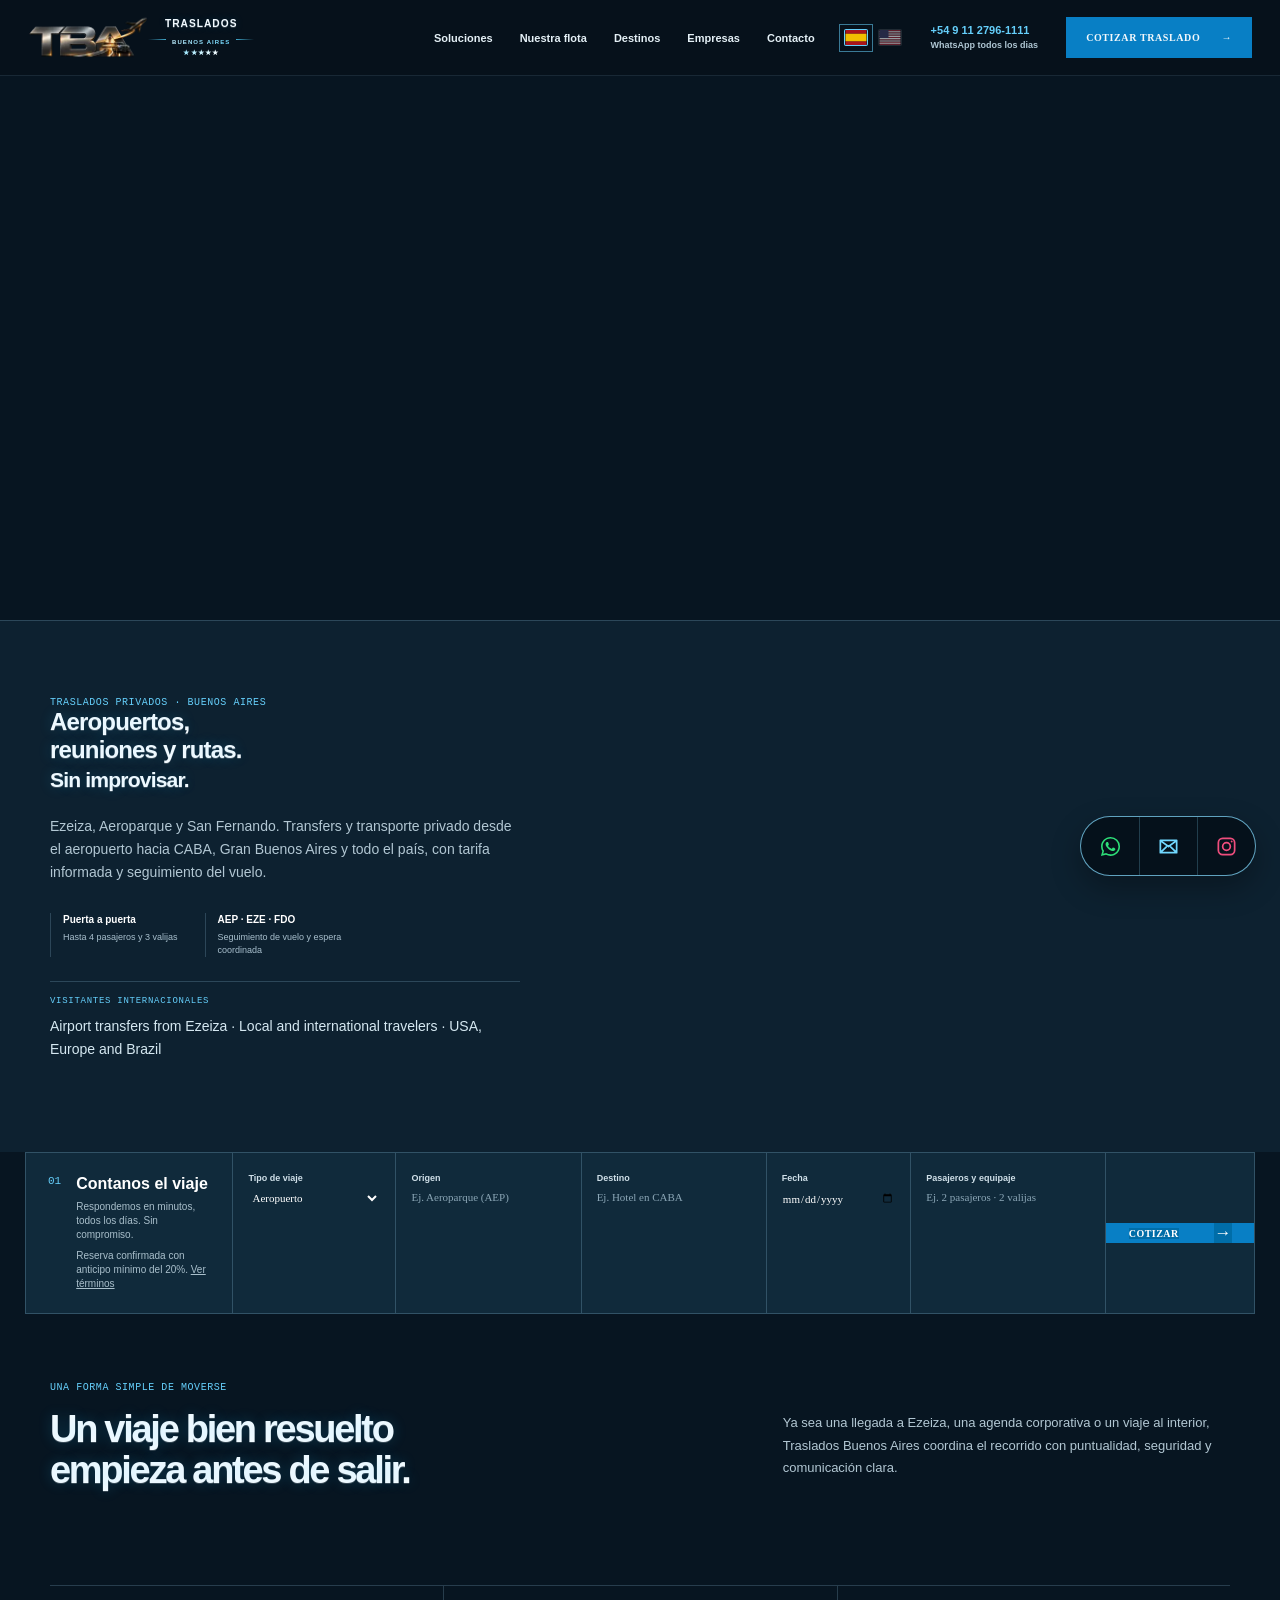
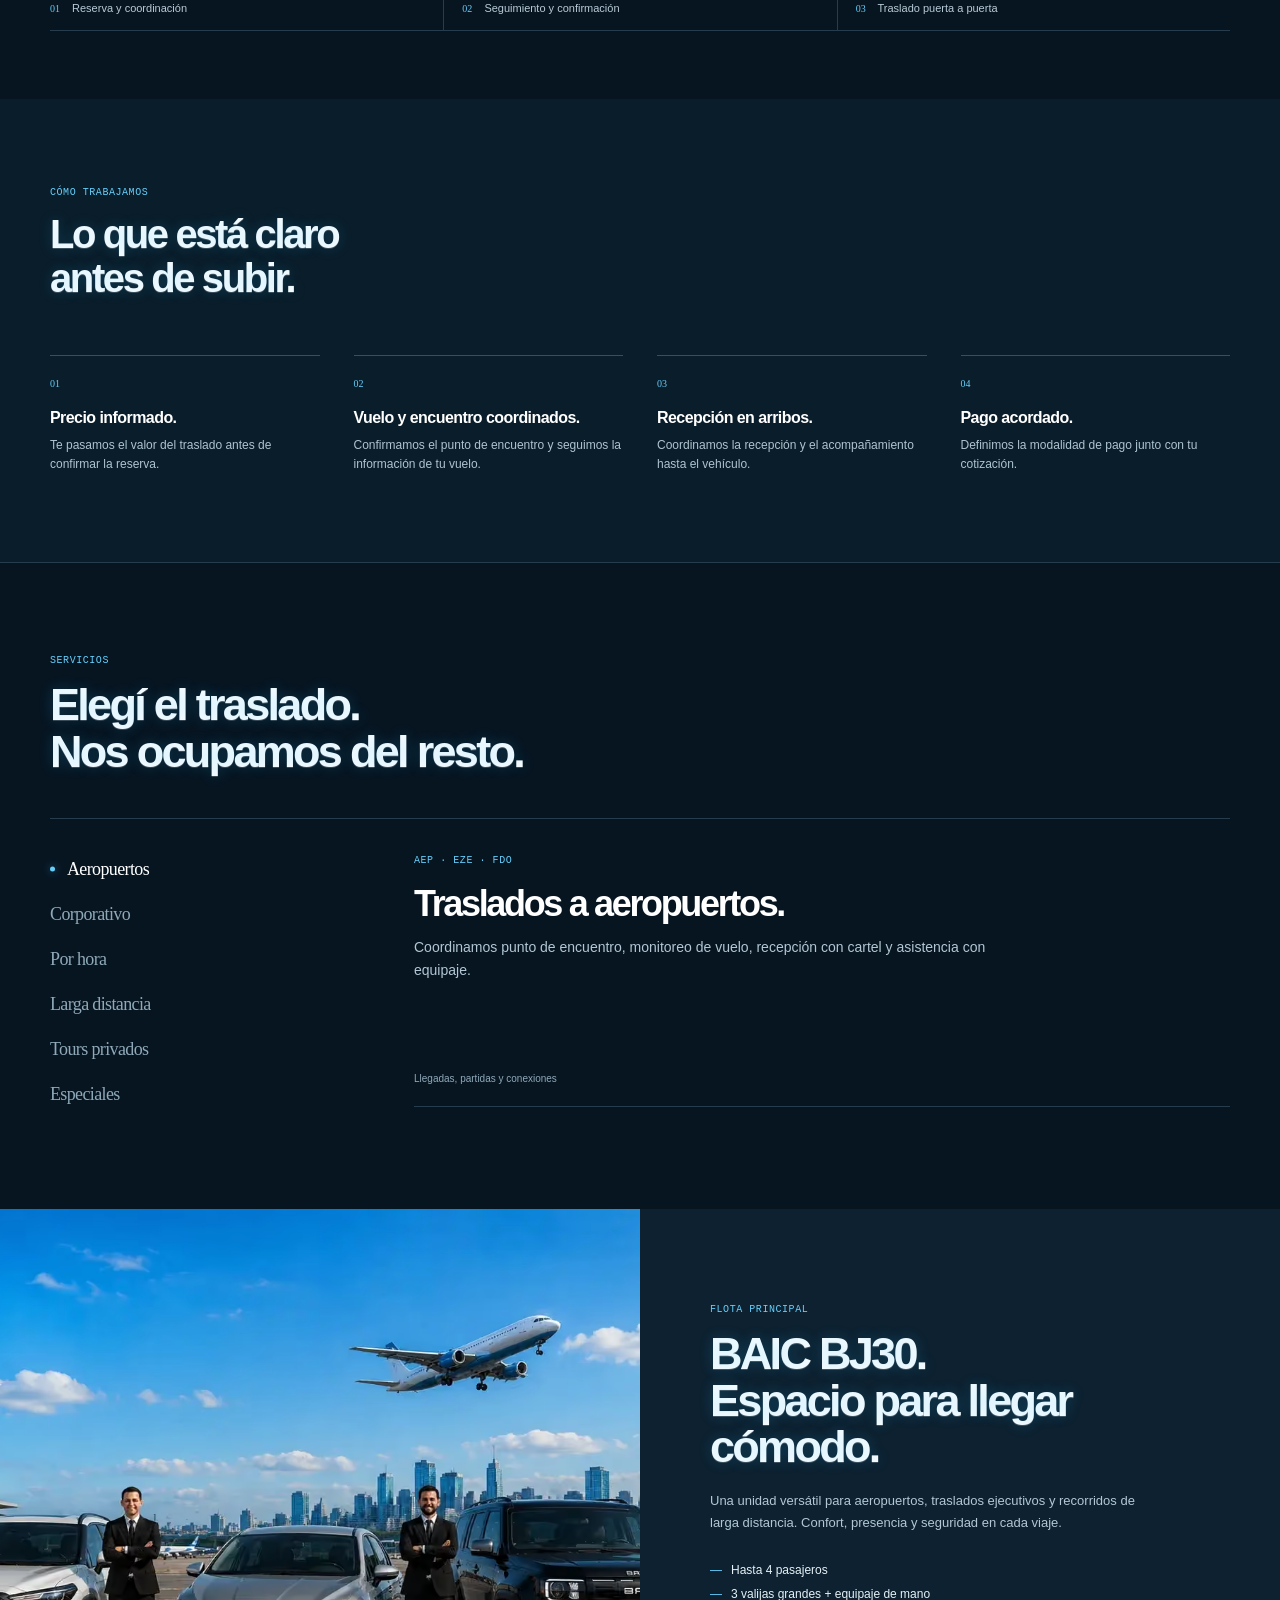
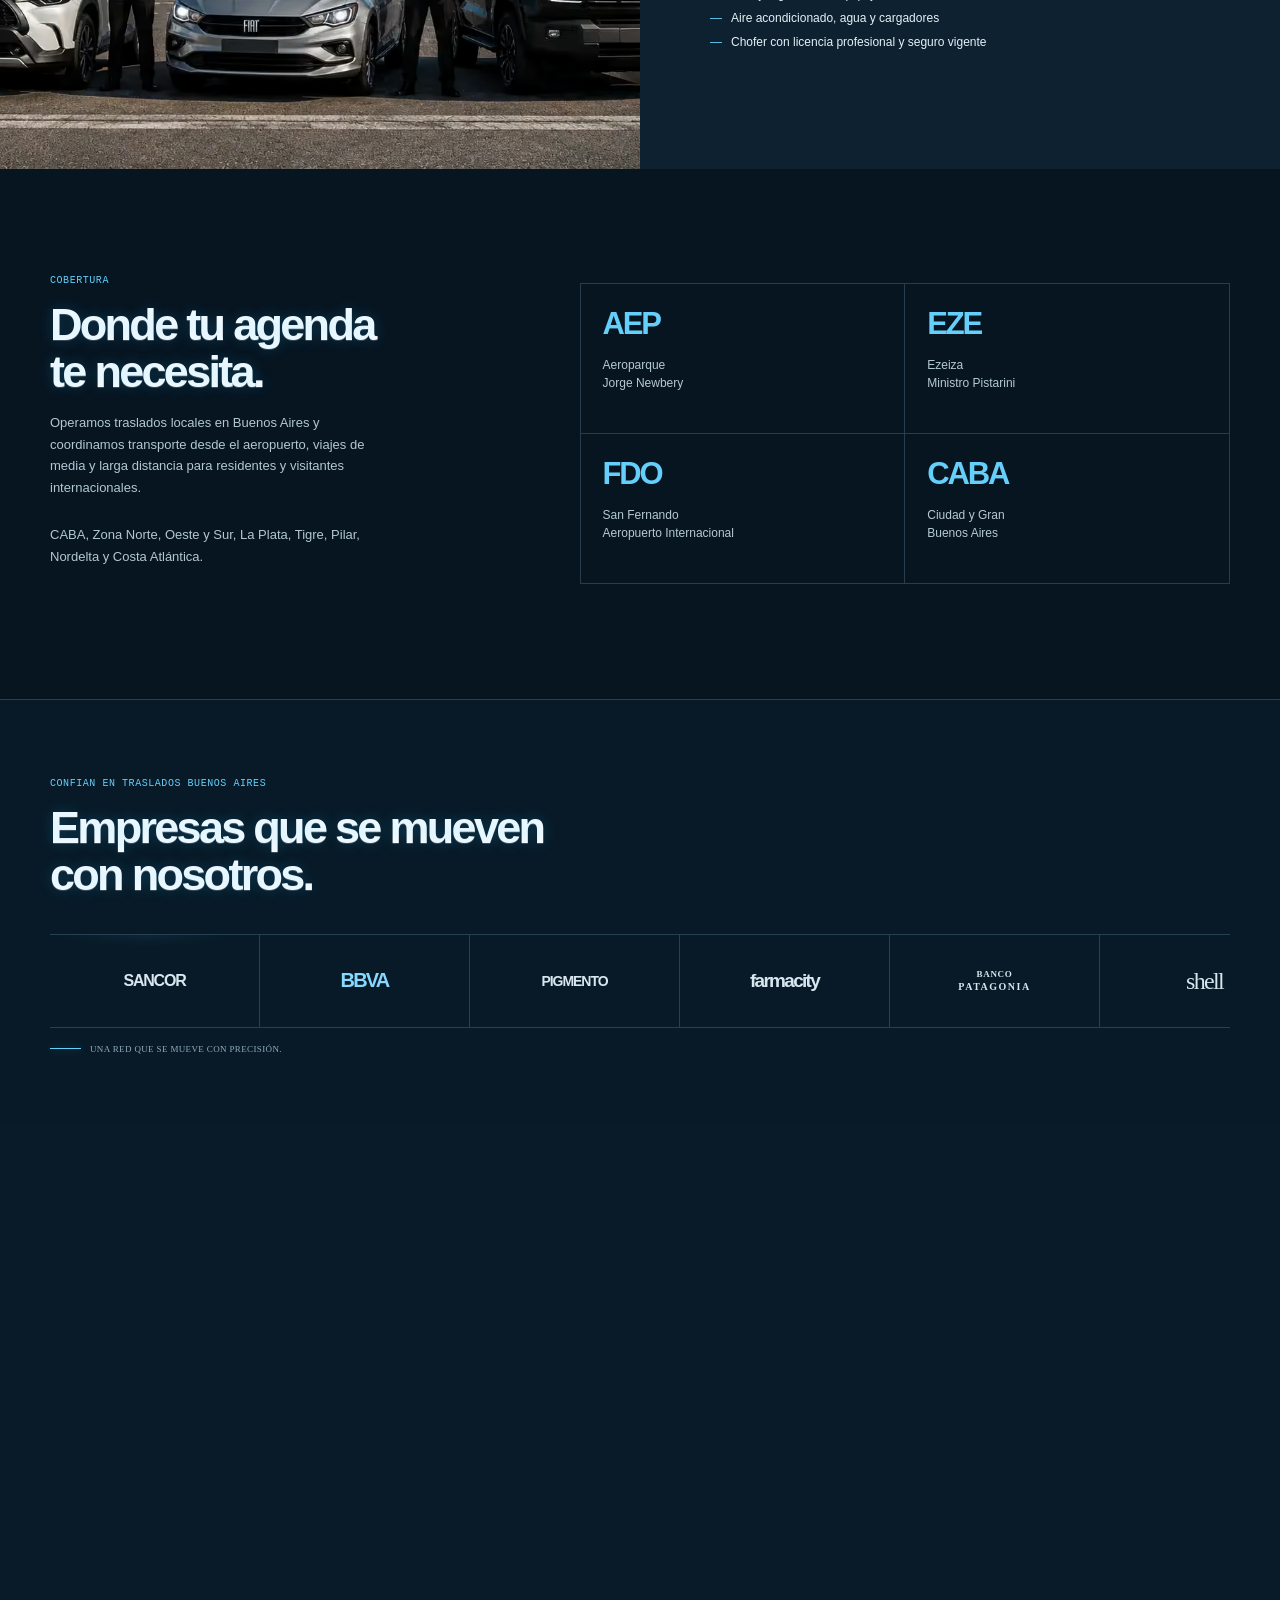
==== commit a740517d: "Actualiza sitio" ====
--- a/index.html
+++ b/index.html
@@ -1,14 +1,14 @@
 <!doctype html>
-<html lang="es"><head><meta charset="UTF-8"><meta name="viewport" content="width=device-width,initial-scale=1.0"><meta name="description" content="Translados Buenos Aires: traslados y transfers privados desde Ezeiza, Aeroparque y San Fernando a CABA y Gran Buenos Aires. Transporte para viajeros locales e internacionales de EE. UU., Europa y Brasil."><meta name="robots" content="index,follow"><meta name="geo.region" content="AR-C"><meta name="geo.placename" content="Buenos Aires, Argentina"><link rel="icon" type="image/png" sizes="512x512" href="assets/favicon-512.png"><link rel="apple-touch-icon" sizes="512x512" href="assets/favicon-512.png"><link rel="canonical" href="https://transladosbuenosaires.com/"><meta property="og:type" content="website"><meta property="og:site_name" content="Translados Buenos Aires"><meta property="og:title" content="Translados Buenos Aires | Transfers desde Ezeiza y Aeroparque"><meta property="og:description" content="Transfers y transporte privado desde Ezeiza, Aeroparque y San Fernando para viajes locales e internacionales en Buenos Aires."><meta property="og:url" content="https://transladosbuenosaires.com/"><meta name="twitter:card" content="summary"><meta name="twitter:title" content="Translados Buenos Aires | Transfers desde Ezeiza y Aeroparque"><meta name="twitter:description" content="Transfers privados desde el aeropuerto y transporte ejecutivo para Buenos Aires y Argentina."><title>Translados Buenos Aires | Transfers desde Ezeiza y Aeroparque</title><script type="application/ld+json">{"@context":"https://schema.org","@type":"LocalBusiness","name":"Translados Buenos Aires","alternateName":"Traslados Buenos Aires","url":"https://transladosbuenosaires.com/","description":"Private airport transfers and executive chauffeur service from Ezeiza, Aeroparque and San Fernando in Buenos Aires, Argentina, for local clients and international visitors from the United States, Europe and Brazil.","telephone":"+54 9 11 2796-1111","address":{"@type":"PostalAddress","addressLocality":"Buenos Aires","addressRegion":"Ciudad Autonoma de Buenos Aires","addressCountry":"AR"},"geo":{"@type":"GeoCoordinates","latitude":"-34.6037","longitude":"-58.3816"},"areaServed":[{"@type":"City","name":"Buenos Aires"},{"@type":"AdministrativeArea","name":"Gran Buenos Aires"},{"@type":"Country","name":"Argentina"}],"serviceType":["Airport transfers in Buenos Aires","Transportation from Ezeiza Airport","Transportation from Aeroparque","Ezeiza airport transfer","Aeroparque transfer","Executive chauffeur service","Private transportation","Long-distance travel"],"audience":{"@type":"Audience","audienceType":"Local and international visitors traveling to Buenos Aires from the United States, Europe, Brazil, Germany, China and other countries"},"sameAs":[],"availableLanguage":["Spanish","English"]}</script><link rel="describedby" type="text/markdown" href="/llms.txt"><link rel="preconnect" href="https://fonts.googleapis.com"><link rel="preconnect" href="https://fonts.gstatic.com" crossorigin><link id="tba-fonts" rel="preload" as="style" href="https://fonts.googleapis.com/css2?family=IBM+Plex+Mono:wght@400;500&family=IBM+Plex+Sans:wght@400;500;600;700&family=Manrope:wght@600;700;800&display=swap"><noscript><link href="https://fonts.googleapis.com/css2?family=IBM+Plex+Mono:wght@400;500&family=IBM+Plex+Sans:wght@400;500;600;700&family=Manrope:wght@600;700;800&display=swap" rel="stylesheet"></noscript><link rel="preload" as="image" href="assets/tba-airport-arrival.webp" type="image/webp" fetchpriority="high" media="(min-width:701px)"><link rel="preload" as="image" href="assets/tba-airport-arrival-mobile.webp" type="image/webp" fetchpriority="high" media="(max-width:700px)"><link rel="stylesheet" href="styles.css"></head>
-<body><header class="site-header"><a class="brand" href="#inicio" aria-label="Translados Buenos Aires"><img class="brand-logo" src="assets/tba-logo.webp" alt="Monograma TBA" width="1774" height="887" decoding="async"><span class="brand-wordmark"><strong>TRANSLADOS</strong><span class="brand-subline"><i aria-hidden="true"></i><small>BUENOS AIRES</small><i aria-hidden="true"></i></span><span class="brand-stars" aria-hidden="true">&#9733;&#9733;&#9733;&#9733;&#9733;</span></span></a><button class="menu-toggle" aria-label="Abrir menú" aria-expanded="false">☰</button><nav class="main-nav"><a href="#servicios">Soluciones</a><a href="#flota">Nuestra flota</a><a href="#cobertura">Destinos</a><a href="#empresa">Empresas</a><a href="#contacto">Contacto</a></nav><div class="lang" aria-label="Selector de idioma"><button class="active" type="button" data-language="es" aria-label="Idioma espanol" aria-pressed="true"><svg class="lang-flag" viewBox="0 0 28 20" aria-hidden="true" focusable="false"><path fill="#AA151B" d="M0 0h28v5H0zM0 15h28v5H0z"/><path fill="#F1BF00" d="M0 5h28v10H0z"/></svg><span class="sr-only">Espanol</span></button><button type="button" data-language="en" aria-label="English language" aria-pressed="false"><svg class="lang-flag" viewBox="0 0 28 20" aria-hidden="true" focusable="false"><path fill="#B22234" d="M0 0h28v1.54H0zm0 3.08h28v1.54H0zm0 3.08h28v1.54H0zm0 3.08h28v1.54H0zm0 3.08h28v1.54H0zm0 3.08h28V20H0z"/><path fill="#FFF" d="M0 1.54h28v1.54H0zm0 3.08h28v1.54H0zm0 3.08h28v1.54H0zm0 3.08h28v1.54H0zm0 3.08h28v1.54H0zm0 3.08h28v1.54H0z"/><path fill="#3C3B6E" d="M0 0h12v10.77H0z"/></svg><span class="sr-only">English</span></button></div><a class="header-phone" href="tel:+5491127961111" aria-label="Llamar al numero internacional"><span>+54 9 11 2796-1111</span><small>WhatsApp todos los dias</small></a><a class="header-cta" href="#reservar">Cotizar traslado <b>→</b></a></header>
-<main><section class="hero hero-image-first" id="inicio"><div class="hero-visual"><picture><source media="(max-width:700px)" srcset="assets/tba-airport-arrival-mobile.webp" type="image/webp"><img src="assets/tba-airport-arrival.webp" alt="Servicio de traslados privados en la terminal de aeropuerto de Buenos Aires" width="1981" height="794" fetchpriority="high" decoding="async"></picture></div></section><section class="hero-intro"><div class="hero-copy"><p class="kicker">TRASLADOS PRIVADOS &middot; BUENOS AIRES</p><h1>Aeropuertos,<br>reuniones y rutas.<em>Sin improvisar.</em></h1><p>Ezeiza, Aeroparque y San Fernando. Transfers y transporte privado desde el aeropuerto hacia CABA, Gran Buenos Aires y todo el país, con tarifa informada y seguimiento del vuelo.</p><div class="hero-facts"><span><b>Puerta a puerta</b> Hasta 4 pasajeros y 3 valijas</span><span><b>AEP &middot; EZE &middot; FDO</b> Seguimiento de vuelo y espera coordinada</span></div><p class="international-access"><b>VISITANTES INTERNACIONALES</b><span>Airport transfers from Ezeiza &middot; Local and international travelers &middot; USA, Europe and Brazil</span></p></div></section>
-<section class="booking" id="reservar" aria-label="Formulario de cotización"><div class="booking-intro"><span>01</span><div><b>Contanos el viaje</b><small>Respondemos en minutos, todos los días. Sin compromiso.</small></div></div><label>Tipo de viaje<select data-booking-field="Tipo de viaje"><option>Aeropuerto</option><option>Punto a punto</option><option>Auto por hora</option><option>Larga distancia</option></select></label><label>Origen<input data-booking-field="Origen" placeholder="Ej. Aeroparque (AEP)"></label><label>Destino<input data-booking-field="Destino" placeholder="Ej. Hotel en CABA"></label><label>Fecha<input data-booking-field="Fecha" type="date"></label><label>Pasajeros y equipaje<input data-booking-field="Pasajeros y equipaje" placeholder="Ej. 2 pasajeros · 2 valijas"></label><a class="booking-quote" href="https://wa.me/5491127961111" target="_blank" rel="noreferrer"><span>Cotizar</span><b>→</b></a></section>
-<section class="intro section"><div><p class="kicker">UNA FORMA SIMPLE DE MOVERSE</p><h2>Un viaje bien resuelto<br>empieza antes de salir.</h2></div><p>Ya sea una llegada a Ezeiza, una agenda corporativa o un viaje al interior, Translados Buenos Aires coordina el recorrido con puntualidad, seguridad y comunicación clara.</p><div class="intro-metrics"><span><b>01</b> Reserva y coordinación</span><span><b>02</b> Seguimiento y confirmación</span><span><b>03</b> Traslado puerta a puerta</span></div></section><section class="operation" id="como-trabajamos"><div class="operation-inner"><p class="kicker">CÓMO TRABAJAMOS</p><h2>Lo que está claro<br>antes de subir.</h2><div class="steps operation-clarity"><article><span>01</span><h3>Precio informado.</h3><p>Te pasamos el valor del traslado antes de confirmar la reserva.</p></article><article><span>02</span><h3>Vuelo y encuentro coordinados.</h3><p>Confirmamos el punto de encuentro y seguimos la información de tu vuelo.</p></article><article><span>03</span><h3>Recepción en arribos.</h3><p>Coordinamos la recepción y el acompañamiento hasta el vehículo.</p></article><article><span>04</span><h3>Pago acordado.</h3><p>Definimos la modalidad de pago junto con tu cotización.</p></article></div></div></section>
-<section class="services section" id="servicios"><div class="section-heading"><p class="kicker">SERVICIOS</p><h2>Elegí el traslado.<br>Nos ocupamos del resto.</h2></div><div class="service-tabs"><div class="service-tab-nav" role="tablist" aria-label="Servicios de Translados Buenos Aires"><button class="is-active" role="tab" aria-selected="true" data-service="airport">Aeropuertos</button><button role="tab" aria-selected="false" data-service="corporate">Corporativo</button><button role="tab" aria-selected="false" data-service="hourly">Por hora</button><button role="tab" aria-selected="false" data-service="distance">Larga distancia</button><button role="tab" aria-selected="false" data-service="tours">Tours privados</button><button role="tab" aria-selected="false" data-service="special">Especiales</button></div><div class="service-tab-panels"><article class="service-panel is-active" data-panel="airport"><p class="kicker">AEP · EZE · FDO</p><h3>Traslados a aeropuertos.</h3><p>Coordinamos punto de encuentro, monitoreo de vuelo, recepción con cartel y asistencia con equipaje.</p><div class="service-panel-footer"><span>Llegadas, partidas y conexiones</span></div></article><article class="service-panel" data-panel="corporate"><p class="kicker">AGENDA CORPORATIVA</p><h3>Movilidad para empresas.</h3><p>Traslados para ejecutivos, equipos y eventos con recorridos, horarios y puntos de espera definidos de antemano.</p><div class="service-panel-footer"><span>Reuniones, equipos y eventos</span></div></article><article class="service-panel" data-panel="hourly"><p class="kicker">AUTO A DISPOSICIÓN</p><h3>Tiempo a tu favor.</h3><p>Vehículo con chofer para trámites, visitas y recorridos abiertos. La unidad queda disponible durante el tiempo coordinado.</p><div class="service-panel-footer"><span>Mínimo de 3 horas · Kilometraje libre dentro de CABA y GBA</span></div></article><article class="service-panel" data-panel="distance"><p class="kicker">INTERURBANOS</p><h3>Media y larga distancia.</h3><p>Mar del Plata, Rosario, Córdoba, Pinamar y cualquier destino del país. Cotizamos según recorrido, horarios, paradas y equipaje.</p><div class="service-panel-footer"><span>Desde CABA y Gran Buenos Aires</span></div></article><article class="service-panel" data-panel="tours"><p class="kicker">BUENOS AIRES Y ALREDEDORES</p><h3>Recorridos a tu ritmo.</h3><p>Armamos un itinerario privado según intereses, tiempos y los lugares que quieras conocer.</p><div class="service-panel-footer"><span>Ciudad, cultura, compras y paseos</span></div></article><article class="service-panel" data-panel="special"><p class="kicker">ENVÍOS PUERTA A PUERTA</p><h3>Encomiendas y documentación.</h3><p>Mensajería privada para documentos, carpetas o paquetes pequeños. Retiro coordinado y comprobante de entrega.</p><div class="service-panel-footer"><span>Consultas según requerimiento</span></div></article></div></div></section>
-<section class="fleet section" id="flota"><div class="fleet-photo"><img src="assets/tba-fleet-airport.webp" alt="BAIC BJ30 de Translados Buenos Aires" loading="lazy" decoding="async"></div><div class="fleet-copy"><p class="kicker">FLOTA PRINCIPAL</p><h2>BAIC BJ30.<br>Espacio para llegar cómodo.</h2><p>Una unidad versátil para aeropuertos, traslados ejecutivos y recorridos de larga distancia. Confort, presencia y seguridad en cada viaje.</p><ul><li>Hasta 4 pasajeros</li><li>3 valijas grandes + equipaje de mano</li><li>Aire acondicionado, agua y cargadores</li><li>Chofer con licencia profesional y seguro vigente</li></ul></div></section>
+<html lang="es"><head><meta charset="UTF-8"><meta name="viewport" content="width=device-width,initial-scale=1.0"><meta name="description" content="Traslados Buenos Aires: traslados y transfers privados desde Ezeiza, Aeroparque y San Fernando a CABA y Gran Buenos Aires. Transporte para viajeros locales e internacionales de EE. UU., Europa y Brasil."><meta name="robots" content="index,follow"><meta name="geo.region" content="AR-C"><meta name="geo.placename" content="Buenos Aires, Argentina"><link rel="icon" type="image/png" sizes="32x32" href="assets/favicon-tba-32.png?v=2"><link rel="icon" type="image/png" sizes="192x192" href="assets/favicon-tba-192.png?v=2"><link rel="icon" type="image/png" sizes="512x512" href="assets/favicon-tba-icon.png?v=2"><link rel="shortcut icon" href="assets/favicon-tba-32.png?v=2"><link rel="apple-touch-icon" sizes="180x180" href="assets/apple-touch-icon.png?v=2"><link rel="canonical" href="https://trasladosbuenosaires.com/"><link rel="alternate" hreflang="es-AR" href="https://trasladosbuenosaires.com/"><link rel="alternate" hreflang="en-US" href="https://trasladosbuenosaires.com/us/"><link rel="alternate" hreflang="zh-CN" href="https://trasladosbuenosaires.com/china/"><link rel="alternate" hreflang="en-GB" href="https://trasladosbuenosaires.com/eu/"><link rel="alternate" hreflang="x-default" href="https://trasladosbuenosaires.com/"><meta property="og:type" content="website"><meta property="og:site_name" content="Traslados Buenos Aires"><meta property="og:title" content="Traslados Buenos Aires | Transfers desde Ezeiza y Aeroparque"><meta property="og:description" content="Transfers y transporte privado desde Ezeiza, Aeroparque y San Fernando para viajes locales e internacionales en Buenos Aires."><meta property="og:url" content="https://trasladosbuenosaires.com/"><meta name="twitter:card" content="summary"><meta name="twitter:title" content="Traslados Buenos Aires | Transfers desde Ezeiza y Aeroparque"><meta name="twitter:description" content="Transfers privados desde el aeropuerto y transporte ejecutivo para Buenos Aires y Argentina."><title>Traslados Buenos Aires | Transfers desde Ezeiza y Aeroparque</title><script type="application/ld+json">{"@context":"https://schema.org","@type":"LocalBusiness","name":"Traslados Buenos Aires","alternateName":"Traslados Buenos Aires","url":"https://trasladosbuenosaires.com/","description":"Private airport transfers and executive chauffeur service from Ezeiza, Aeroparque and San Fernando in Buenos Aires, Argentina, for local clients and international visitors from the United States, Europe and Brazil.","telephone":"+54 9 11 2796-1111","address":{"@type":"PostalAddress","addressLocality":"Buenos Aires","addressRegion":"Ciudad Autonoma de Buenos Aires","addressCountry":"AR"},"geo":{"@type":"GeoCoordinates","latitude":"-34.6037","longitude":"-58.3816"},"areaServed":[{"@type":"City","name":"Buenos Aires"},{"@type":"AdministrativeArea","name":"Gran Buenos Aires"},{"@type":"Country","name":"Argentina"}],"serviceType":["Airport transfers in Buenos Aires","Transportation from Ezeiza Airport","Transportation from Aeroparque","Ezeiza airport transfer","Aeroparque transfer","Executive chauffeur service","Private transportation","Long-distance travel"],"audience":{"@type":"Audience","audienceType":"Local and international visitors traveling to Buenos Aires from the United States, Europe, Brazil, Germany, China and other countries"},"sameAs":[],"availableLanguage":["Spanish","English","Chinese"]}</script><link rel="describedby" type="text/markdown" href="/llms.txt"><link rel="preload" as="image" href="assets/tba-airport-arrival.avif" type="image/avif" fetchpriority="high" media="(min-width:701px)"><link rel="preload" as="image" href="assets/tba-airport-arrival-mobile.avif" type="image/avif" fetchpriority="high" media="(max-width:700px)"><link rel="stylesheet" href="styles.css?v=4"></head>
+<body><header class="site-header"><a class="brand" href="#inicio" aria-label="Traslados Buenos Aires"><img class="brand-logo" src="assets/tba-logo-compact.webp" alt="Monograma TBA" width="248" height="124" decoding="async"><span class="brand-wordmark"><strong>TRASLADOS</strong><span class="brand-subline"><i aria-hidden="true"></i><small>BUENOS AIRES</small><i aria-hidden="true"></i></span><span class="brand-stars" aria-hidden="true">&#9733;&#9733;&#9733;&#9733;&#9733;</span></span></a><button class="menu-toggle" aria-label="Abrir menú" aria-expanded="false">☰</button><nav class="main-nav"><a href="#servicios">Soluciones</a><a href="#flota">Nuestra flota</a><a href="#cobertura">Destinos</a><a href="#empresa">Empresas</a><a href="#contacto">Contacto</a></nav><div class="lang" aria-label="Selector de idioma"><button class="active" type="button" data-language="es" aria-label="Idioma espanol" aria-pressed="true"><svg class="lang-flag" viewBox="0 0 28 20" aria-hidden="true" focusable="false"><path fill="#AA151B" d="M0 0h28v5H0zM0 15h28v5H0z"/><path fill="#F1BF00" d="M0 5h28v10H0z"/></svg><span class="sr-only">Espanol</span></button><button type="button" data-language="en" aria-label="English language" aria-pressed="false"><svg class="lang-flag" viewBox="0 0 28 20" aria-hidden="true" focusable="false"><path fill="#B22234" d="M0 0h28v1.54H0zm0 3.08h28v1.54H0zm0 3.08h28v1.54H0zm0 3.08h28v1.54H0zm0 3.08h28v1.54H0zm0 3.08h28V20H0z"/><path fill="#FFF" d="M0 1.54h28v1.54H0zm0 3.08h28v1.54H0zm0 3.08h28v1.54H0zm0 3.08h28v1.54H0zm0 3.08h28v1.54H0zm0 3.08h28v1.54H0z"/><path fill="#3C3B6E" d="M0 0h12v10.77H0z"/></svg><span class="sr-only">English</span></button></div><a class="header-phone" href="tel:+5491127961111" aria-label="Llamar al numero internacional"><span>+54 9 11 2796-1111</span><small>WhatsApp todos los dias</small></a><a class="header-cta" href="#reservar">Cotizar traslado <b>→</b></a></header>
+<main><section class="hero hero-image-first" id="inicio"><div class="hero-visual"><picture><source media="(max-width:700px)" srcset="assets/tba-airport-arrival-mobile.avif" type="image/avif"><source media="(max-width:700px)" srcset="assets/tba-airport-arrival-mobile-optimized.webp" type="image/webp"><source srcset="assets/tba-airport-arrival.avif" type="image/avif"><source srcset="assets/tba-airport-arrival-optimized.webp" type="image/webp"><img src="assets/tba-airport-arrival-optimized.webp" alt="Servicio de traslados privados en la terminal de aeropuerto de Buenos Aires" width="1981" height="794" fetchpriority="high" decoding="async"></picture></div></section><section class="hero-intro"><div class="hero-copy"><p class="kicker">TRASLADOS PRIVADOS &middot; BUENOS AIRES</p><h1>Aeropuertos,<br>reuniones y rutas.<em>Sin improvisar.</em></h1><p>Ezeiza, Aeroparque y San Fernando. Transfers y transporte privado desde el aeropuerto hacia CABA, Gran Buenos Aires y todo el país, con tarifa informada y seguimiento del vuelo.</p><div class="hero-facts"><span><b>Puerta a puerta</b> Hasta 4 pasajeros y 3 valijas</span><span><b>AEP &middot; EZE &middot; FDO</b> Seguimiento de vuelo y espera coordinada</span></div><p class="international-access"><b>VISITANTES INTERNACIONALES</b><span>Airport transfers from Ezeiza &middot; Local and international travelers &middot; USA, Europe and Brazil</span></p></div></section>
+<section class="booking" id="reservar" aria-label="Formulario de cotización"><div class="booking-intro"><span>01</span><div><b>Contanos el viaje</b><small>Respondemos en minutos, todos los días. Sin compromiso.</small><small class="booking-deposit">Reserva confirmada con anticipo mínimo del 20%. <a href="terms.html">Ver términos</a></small></div></div><label>Tipo de viaje<select data-booking-field="Tipo de viaje"><option>Aeropuerto</option><option>Punto a punto</option><option>Auto por hora</option><option>Larga distancia</option></select></label><label>Origen<input data-booking-field="Origen" placeholder="Ej. Aeroparque (AEP)"></label><label>Destino<input data-booking-field="Destino" placeholder="Ej. Hotel en CABA"></label><label>Fecha<input data-booking-field="Fecha" type="date"></label><label>Pasajeros y equipaje<input data-booking-field="Pasajeros y equipaje" placeholder="Ej. 2 pasajeros · 2 valijas"></label><a class="booking-quote" href="https://wa.me/5491127961111" target="_blank" rel="noreferrer"><span>Cotizar</span><b>→</b></a></section>
+<section class="intro section"><div><p class="kicker">UNA FORMA SIMPLE DE MOVERSE</p><h2>Un viaje bien resuelto<br>empieza antes de salir.</h2></div><p>Ya sea una llegada a Ezeiza, una agenda corporativa o un viaje al interior, Traslados Buenos Aires coordina el recorrido con puntualidad, seguridad y comunicación clara.</p><div class="intro-metrics"><span><b>01</b> Reserva y coordinación</span><span><b>02</b> Seguimiento y confirmación</span><span><b>03</b> Traslado puerta a puerta</span></div></section><section class="operation" id="como-trabajamos"><div class="operation-inner"><p class="kicker">CÓMO TRABAJAMOS</p><h2>Lo que está claro<br>antes de subir.</h2><div class="steps operation-clarity"><article><span>01</span><h3>Precio informado.</h3><p>Te pasamos el valor del traslado antes de confirmar la reserva.</p></article><article><span>02</span><h3>Vuelo y encuentro coordinados.</h3><p>Confirmamos el punto de encuentro y seguimos la información de tu vuelo.</p></article><article><span>03</span><h3>Recepción en arribos.</h3><p>Coordinamos la recepción y el acompañamiento hasta el vehículo.</p></article><article><span>04</span><h3>Pago acordado.</h3><p>Definimos la modalidad de pago junto con tu cotización.</p></article></div></div></section>
+<section class="services section" id="servicios"><div class="section-heading"><p class="kicker">SERVICIOS</p><h2>Elegí el traslado.<br>Nos ocupamos del resto.</h2></div><div class="service-tabs"><div class="service-tab-nav" role="tablist" aria-label="Servicios de Traslados Buenos Aires"><button class="is-active" role="tab" aria-selected="true" data-service="airport">Aeropuertos</button><button role="tab" aria-selected="false" data-service="corporate">Corporativo</button><button role="tab" aria-selected="false" data-service="hourly">Por hora</button><button role="tab" aria-selected="false" data-service="distance">Larga distancia</button><button role="tab" aria-selected="false" data-service="tours">Tours privados</button><button role="tab" aria-selected="false" data-service="special">Especiales</button></div><div class="service-tab-panels"><article class="service-panel is-active" data-panel="airport"><p class="kicker">AEP · EZE · FDO</p><h3>Traslados a aeropuertos.</h3><p>Coordinamos punto de encuentro, monitoreo de vuelo, recepción con cartel y asistencia con equipaje.</p><div class="service-panel-footer"><span>Llegadas, partidas y conexiones</span></div></article><article class="service-panel" data-panel="corporate"><p class="kicker">AGENDA CORPORATIVA</p><h3>Movilidad para empresas.</h3><p>Traslados para ejecutivos, equipos y eventos con recorridos, horarios y puntos de espera definidos de antemano.</p><div class="service-panel-footer"><span>Reuniones, equipos y eventos</span></div></article><article class="service-panel" data-panel="hourly"><p class="kicker">AUTO A DISPOSICIÓN</p><h3>Tiempo a tu favor.</h3><p>Vehículo con chofer para trámites, visitas y recorridos abiertos. La unidad queda disponible durante el tiempo coordinado.</p><div class="service-panel-footer"><span>Mínimo de 3 horas · Kilometraje libre dentro de CABA y GBA</span></div></article><article class="service-panel" data-panel="distance"><p class="kicker">INTERURBANOS</p><h3>Media y larga distancia.</h3><p>Mar del Plata, Rosario, Córdoba, Pinamar y cualquier destino del país. Cotizamos según recorrido, horarios, paradas y equipaje.</p><div class="service-panel-footer"><span>Desde CABA y Gran Buenos Aires</span></div></article><article class="service-panel" data-panel="tours"><p class="kicker">BUENOS AIRES Y ALREDEDORES</p><h3>Recorridos a tu ritmo.</h3><p>Armamos un itinerario privado según intereses, tiempos y los lugares que quieras conocer.</p><div class="service-panel-footer"><span>Ciudad, cultura, compras y paseos</span></div></article><article class="service-panel" data-panel="special"><p class="kicker">ENVÍOS PUERTA A PUERTA</p><h3>Encomiendas y documentación.</h3><p>Mensajería privada para documentos, carpetas o paquetes pequeños. Retiro coordinado y comprobante de entrega.</p><div class="service-panel-footer"><span>Consultas según requerimiento</span></div></article></div></div></section>
+<section class="fleet section" id="flota"><div class="fleet-photo"><picture><source srcset="assets/tba-fleet-airport.avif" type="image/avif"><img src="assets/tba-fleet-airport-optimized.webp" alt="BAIC BJ30 de Traslados Buenos Aires" width="798" height="793" loading="lazy" decoding="async"></picture></div><div class="fleet-copy"><p class="kicker">FLOTA PRINCIPAL</p><h2>BAIC BJ30.<br>Espacio para llegar cómodo.</h2><p>Una unidad versátil para aeropuertos, traslados ejecutivos y recorridos de larga distancia. Confort, presencia y seguridad en cada viaje.</p><ul><li>Hasta 4 pasajeros</li><li>3 valijas grandes + equipaje de mano</li><li>Aire acondicionado, agua y cargadores</li><li>Chofer con licencia profesional y seguro vigente</li></ul></div></section>
 <section class="coverage section" id="cobertura"><div class="coverage-copy"><p class="kicker">COBERTURA</p><h2>Donde tu agenda<br>te necesita.</h2><p>Operamos traslados locales en Buenos Aires y coordinamos transporte desde el aeropuerto, viajes de media y larga distancia para residentes y visitantes internacionales.</p><p class="coverage-zones">CABA, Zona Norte, Oeste y Sur, La Plata, Tigre, Pilar, Nordelta y Costa Atlántica.</p></div><div class="coverage-list"><article><span>AEP</span><p>Aeroparque<br>Jorge Newbery</p></article><article><span>EZE</span><p>Ezeiza<br>Ministro Pistarini</p></article><article><span>FDO</span><p>San Fernando<br>Aeropuerto Internacional</p></article><article><span>CABA</span><p>Ciudad y Gran<br>Buenos Aires</p></article></div></section>
-<section class="company section" id="empresa"><div class="section-heading"><p class="kicker">CONFIAN EN TRANSLADOS BUENOS AIRES</p><h2>Empresas que se mueven<br>con nosotros.</h2></div><div class="companies-rail" aria-label="Empresas que confían en Translados Buenos Aires"><div class="companies"><span class="word-sancor">SANCOR</span><span class="word-bbva">BBVA</span><span class="word-pigmento">PIGMENTO</span><span class="word-farmacity">farmacity</span><span class="word-patagonia">BANCO <i>PATAGONIA</i></span><span class="word-shell">shell</span><span class="word-ypf">YPF</span></div><div class="companies companies-copy" aria-hidden="true"><span class="word-sancor">SANCOR</span><span class="word-bbva">BBVA</span><span class="word-pigmento">PIGMENTO</span><span class="word-farmacity">farmacity</span><span class="word-patagonia">BANCO <i>PATAGONIA</i></span><span class="word-shell">shell</span><span class="word-ypf">YPF</span></div></div><p class="company-note"><i></i> Una red que se mueve con precisión.</p></section>
-<section class="hotels section" id="hoteles"><div class="hotel-heading"><p class="kicker">TRASLADOS PARA HUÉSPEDES</p><h2>Del aeropuerto<br>al hotel, bien coordinado.</h2><i></i><p>Trabajamos con hoteles de referencia en Buenos Aires para coordinar recepción en aeropuerto, arribos y traslados privados.</p></div><div class="hotel-cards" aria-label="Hoteles con los que trabaja Translados Buenos Aires"><article class="hotel-card hotel-four hotel-photo"><img class="hotel-thumb" src="assets/four-seasons-buenos-aires.webp" alt="Fachada del Four Seasons Hotel Buenos Aires" width="1254" height="1254" loading="lazy" decoding="async"></article><article class="hotel-card hotel-alvear hotel-photo"><img class="hotel-thumb" src="assets/alvear-palace-buenos-aires.webp" alt="Fachada de Alvear Palace Hotel" width="1254" height="1254" loading="lazy" decoding="async"></article><article class="hotel-card hotel-park hotel-photo"><img class="hotel-thumb" src="assets/park-hyatt-buenos-aires.webp" alt="Fachada de Park Hyatt Buenos Aires" width="1254" height="1254" loading="lazy" decoding="async"></article><article class="hotel-card hotel-sofitel hotel-photo"><img class="hotel-thumb" src="assets/sofitel-buenos-aires.webp" alt="Fachada del Sofitel Buenos Aires" width="1254" height="1254" loading="lazy" decoding="async"></article><article class="hotel-card hotel-nh hotel-photo"><img class="hotel-thumb" src="assets/nh-hotels-buenos-aires.webp" alt="Fachada de NH Hotels Buenos Aires City" width="1254" height="1254" loading="lazy" decoding="async"></article><article class="hotel-card hotel-sheraton"><img class="hotel-thumb" src="assets/sheraton-buenos-aires.webp" alt="Fachada del Sheraton Buenos Aires" width="1254" height="1254" loading="lazy" decoding="async"></article><article class="hotel-card hotel-bisonte hotel-photo"><img class="hotel-thumb" src="assets/hotel-bisonte-buenos-aires.webp" alt="Fachada del Hotel Bisonte Buenos Aires" width="1254" height="1254" loading="lazy" decoding="async"></article><article class="hotel-card hotel-dora hotel-photo"><img class="hotel-thumb" src="assets/dora-hotel-buenos-aires.webp" alt="Fachada del Hotel D Ora Buenos Aires" width="1254" height="1254" loading="lazy" decoding="async"></article></div></section>
+<section class="company section" id="empresa"><div class="section-heading"><p class="kicker">CONFIAN EN TRASLADOS BUENOS AIRES</p><h2>Empresas que se mueven<br>con nosotros.</h2></div><div class="companies-rail" aria-label="Empresas que confían en Traslados Buenos Aires"><div class="companies"><span class="word-sancor">SANCOR</span><span class="word-bbva">BBVA</span><span class="word-pigmento">PIGMENTO</span><span class="word-farmacity">farmacity</span><span class="word-patagonia">BANCO <i>PATAGONIA</i></span><span class="word-shell">shell</span><span class="word-ypf">YPF</span></div><div class="companies companies-copy" aria-hidden="true"><span class="word-sancor">SANCOR</span><span class="word-bbva">BBVA</span><span class="word-pigmento">PIGMENTO</span><span class="word-farmacity">farmacity</span><span class="word-patagonia">BANCO <i>PATAGONIA</i></span><span class="word-shell">shell</span><span class="word-ypf">YPF</span></div></div><p class="company-note"><i></i> Una red que se mueve con precisión.</p></section>
+<section class="hotels section" id="hoteles"><div class="hotel-heading"><p class="kicker">TRASLADOS PARA HUÉSPEDES</p><h2>Del aeropuerto<br>al hotel, bien coordinado.</h2><i></i><p>Trabajamos con hoteles de referencia en Buenos Aires para coordinar recepción en aeropuerto, arribos y traslados privados.</p></div><div class="hotel-cards" aria-label="Hoteles con los que trabaja Traslados Buenos Aires"><article class="hotel-card hotel-four hotel-photo"><img class="hotel-thumb" src="assets/four-seasons-buenos-aires.webp" alt="Fachada del Four Seasons Hotel Buenos Aires" width="1254" height="1254" loading="lazy" decoding="async"></article><article class="hotel-card hotel-alvear hotel-photo"><img class="hotel-thumb" src="assets/alvear-palace-buenos-aires.webp" alt="Fachada de Alvear Palace Hotel" width="1254" height="1254" loading="lazy" decoding="async"></article><article class="hotel-card hotel-park hotel-photo"><img class="hotel-thumb" src="assets/park-hyatt-buenos-aires.webp" alt="Fachada de Park Hyatt Buenos Aires" width="1254" height="1254" loading="lazy" decoding="async"></article><article class="hotel-card hotel-sofitel hotel-photo"><img class="hotel-thumb" src="assets/sofitel-buenos-aires.webp" alt="Fachada del Sofitel Buenos Aires" width="1254" height="1254" loading="lazy" decoding="async"></article><article class="hotel-card hotel-nh hotel-photo"><img class="hotel-thumb" src="assets/nh-hotels-buenos-aires.webp" alt="Fachada de NH Hotels Buenos Aires City" width="1254" height="1254" loading="lazy" decoding="async"></article><article class="hotel-card hotel-sheraton"><img class="hotel-thumb" src="assets/sheraton-buenos-aires.webp" alt="Fachada del Sheraton Buenos Aires" width="1254" height="1254" loading="lazy" decoding="async"></article><article class="hotel-card hotel-bisonte hotel-photo"><img class="hotel-thumb" src="assets/hotel-bisonte-buenos-aires.webp" alt="Fachada del Hotel Bisonte Buenos Aires" width="1254" height="1254" loading="lazy" decoding="async"></article><article class="hotel-card hotel-dora hotel-photo"><img class="hotel-thumb" src="assets/dora-hotel-buenos-aires.webp" alt="Fachada del Hotel D Ora Buenos Aires" width="1254" height="1254" loading="lazy" decoding="async"></article></div></section>
 <section class="gallery section" id="recorridos"><div class="gallery-heading"><div><p class="kicker">BUENOS AIRES A TU RITMO</p><h2>La ciudad también<br>es parte del viaje.</h2></div><p>Recorridos privados diseñados alrededor de tus intereses, tus tiempos y tus paradas.</p></div><div class="gallery-grid gallery-routes"><article class="place-obelisco"><span>4 H</span><h3>Clásicos porteños<br><small>Obelisco, Plaza de Mayo, Recoleta y Puerto Madero</small></h3></article><article class="place-caminito"><span>3 H</span><h3>Sur histórico<br><small>San Telmo, Caminito y La Boca</small></h3></article><article class="place-jardin"><span>A MEDIDA</span><h3>Buenos Aires a tu ritmo<br><small>Itinerario privado según tus intereses</small></h3></article></div></section>
 </main>
-<footer id="contacto"><div class="footer-grid"><div><a class="brand" href="#inicio" aria-label="Translados Buenos Aires"><img class="brand-logo" src="assets/tba-logo.webp" alt="Monograma TBA" width="1774" height="887" decoding="async"><span class="brand-wordmark"><strong>TRANSLADOS</strong><span class="brand-subline"><i aria-hidden="true"></i><small>BUENOS AIRES</small><i aria-hidden="true"></i></span><span class="brand-stars" aria-hidden="true">&#9733;&#9733;&#9733;&#9733;&#9733;</span></span></a><p>Movilidad ejecutiva para personas, empresas e instituciones.</p></div><div><b>NAVEGACIÓN</b><a href="#servicios">Servicios</a><a href="#flota">Flota</a><a href="#cobertura">Cobertura</a></div><div class="contact-panel"><b>CONTACTO</b><a class="contact-entry" href="tel:+5491127961111" aria-label="Llamar al numero internacional"><span class="contact-icon" aria-hidden="true"><svg width="20" height="20" viewBox="0 0 24 24"><defs><linearGradient id="contact-phone-gradient" x1="5" y1="4" x2="19" y2="20" gradientUnits="userSpaceOnUse"><stop stop-color="#62ecff"/><stop offset=".52" stop-color="#8770ff"/><stop offset="1" stop-color="#f145c4"/></linearGradient></defs><path d="M7.3 3.7 5.6 5.2c-1 1-1 2.5-.5 3.8 1.7 4.1 5 7.4 9.1 9.1 1.3.5 2.8.5 3.8-.5l1.5-1.7-3.1-2.1-1.2 1.2c-2.2-1-3.9-2.7-4.9-4.9l1.2-1.2-2.1-3.2Z" fill="none" stroke="url(#contact-phone-gradient)" stroke-width="1.8" stroke-linecap="round" stroke-linejoin="round"/></svg></span><span class="contact-value">+54 9 11 2796-1111</span></a><a class="contact-entry" href="mailto:hola@transladosbuenosaires.com" aria-label="Enviar email"><span class="contact-icon" aria-hidden="true"><svg width="20" height="20" viewBox="0 0 24 24"><defs><linearGradient id="contact-mail-gradient" x1="5" y1="4" x2="19" y2="20" gradientUnits="userSpaceOnUse"><stop stop-color="#62ecff"/><stop offset=".52" stop-color="#8770ff"/><stop offset="1" stop-color="#f145c4"/></linearGradient></defs><rect x="3.5" y="5.5" width="17" height="13" rx="1.7" fill="none" stroke="url(#contact-mail-gradient)" stroke-width="1.8"/><path d="m4.6 6.7 7.4 5.5 7.4-5.5M4.6 17.4l5.1-5M19.4 17.4l-5.1-5" fill="none" stroke="url(#contact-mail-gradient)" stroke-width="1.8" stroke-linecap="round" stroke-linejoin="round"/></svg></span><span class="contact-value">hola@transladosbuenosaires.com</span></a><div class="contact-entry contact-location"><span class="contact-icon" aria-hidden="true"><svg width="20" height="20" viewBox="0 0 24 24"><defs><linearGradient id="contact-pin-gradient" x1="5" y1="4" x2="19" y2="20" gradientUnits="userSpaceOnUse"><stop stop-color="#62ecff"/><stop offset=".52" stop-color="#8770ff"/><stop offset="1" stop-color="#f145c4"/></linearGradient></defs><path d="M12 21s6-5.3 6-11a6 6 0 1 0-12 0c0 5.7 6 11 6 11Z" fill="none" stroke="url(#contact-pin-gradient)" stroke-width="1.8"/><circle cx="12" cy="10" r="2" fill="url(#contact-pin-gradient)"/></svg></span><span class="contact-value">Buenos Aires, Argentina</span></div></div></div><div class="copyright">&copy; 2026 Translados Buenos Aires &middot; Buenos Aires, Argentina &middot; Todos los derechos reservados.</div></footer><nav class="contact-pill" aria-label="Canales de contacto"><a href="https://wa.me/5491127961111" target="_blank" rel="noreferrer" aria-label="Abrir WhatsApp"><svg viewBox="0 0 24 24" aria-hidden="true" focusable="false"><path d="M19.05 4.94A9.87 9.87 0 0 0 12.04 2C6.58 2 2.13 6.45 2.13 11.91c0 1.75.46 3.46 1.33 4.96L2 22l5.27-1.38a9.9 9.9 0 0 0 4.76 1.21h.01c5.46 0 9.91-4.45 9.91-9.91a9.84 9.84 0 0 0-2.9-6.98Zm-7.01 15.22h-.01a8.24 8.24 0 0 1-4.2-1.15l-.3-.18-3.13.82.84-3.05-.2-.32a8.2 8.2 0 0 1-1.25-4.37c0-4.54 3.7-8.24 8.25-8.24a8.17 8.17 0 0 1 5.84 2.43 8.2 8.2 0 0 1 2.41 5.82c0 4.55-3.7 8.24-8.25 8.24Zm4.52-6.18c-.25-.13-1.47-.73-1.7-.81-.23-.09-.4-.13-.57.13-.17.25-.66.81-.81.98-.15.17-.3.19-.55.06-.25-.13-1.06-.39-2.01-1.25-.74-.66-1.24-1.48-1.38-1.73-.15-.25-.02-.39.11-.52.11-.11.25-.3.38-.44.13-.15.17-.25.25-.42.08-.17.04-.32-.02-.44-.06-.13-.57-1.37-.78-1.87-.2-.49-.41-.42-.57-.43h-.49c-.17 0-.44.06-.67.32-.23.25-.88.86-.88 2.1s.9 2.44 1.02 2.61c.13.17 1.77 2.7 4.28 3.79.6.26 1.07.42 1.44.54.6.19 1.15.16 1.58.1.48-.07 1.47-.6 1.68-1.18.21-.57.21-1.06.15-1.17-.06-.11-.23-.17-.48-.3Z" fill="currentColor"/></svg></a><a href="mailto:hola@transladosbuenosaires.com" aria-label="Enviar email"><svg viewBox="0 0 24 24" aria-hidden="true" focusable="false"><path d="M3.5 5.5h17v13h-17zM4.6 6.6 12 12l7.4-5.4M4.6 17.4l5.2-5M19.4 17.4l-5.2-5" fill="none" stroke="currentColor" stroke-width="1.8" stroke-linecap="round" stroke-linejoin="round"/></svg></a><a href="https://www.instagram.com/trasladosbsaires/" target="_blank" rel="noreferrer" aria-label="Abrir Instagram"><svg viewBox="0 0 24 24" aria-hidden="true" focusable="false"><rect x="3.5" y="3.5" width="17" height="17" rx="4.5" fill="none" stroke="currentColor" stroke-width="1.8"/><circle cx="12" cy="12" r="4" fill="none" stroke="currentColor" stroke-width="1.8"/><circle cx="17.4" cy="6.7" r="1" fill="currentColor"/></svg></a></nav><script src="script.js"></script></body></html>
+<footer id="contacto"><div class="footer-grid"><div><a class="brand" href="#inicio" aria-label="Traslados Buenos Aires"><img class="brand-logo" src="assets/tba-logo-compact.webp" alt="Monograma TBA" width="248" height="124" decoding="async"><span class="brand-wordmark"><strong>TRASLADOS</strong><span class="brand-subline"><i aria-hidden="true"></i><small>BUENOS AIRES</small><i aria-hidden="true"></i></span><span class="brand-stars" aria-hidden="true">&#9733;&#9733;&#9733;&#9733;&#9733;</span></span></a><p>Movilidad ejecutiva para personas, empresas e instituciones.</p></div><div><b>NAVEGACIÓN</b><a href="#servicios">Servicios</a><a href="#flota">Flota</a><a href="#cobertura">Cobertura</a></div><div class="contact-panel"><b>CONTACTO</b><a class="contact-entry" href="tel:+5491127961111" aria-label="Llamar al numero internacional"><span class="contact-icon" aria-hidden="true"><svg width="20" height="20" viewBox="0 0 24 24"><defs><linearGradient id="contact-phone-gradient" x1="5" y1="4" x2="19" y2="20" gradientUnits="userSpaceOnUse"><stop stop-color="#62ecff"/><stop offset=".52" stop-color="#8770ff"/><stop offset="1" stop-color="#f145c4"/></linearGradient></defs><path d="M7.3 3.7 5.6 5.2c-1 1-1 2.5-.5 3.8 1.7 4.1 5 7.4 9.1 9.1 1.3.5 2.8.5 3.8-.5l1.5-1.7-3.1-2.1-1.2 1.2c-2.2-1-3.9-2.7-4.9-4.9l1.2-1.2-2.1-3.2Z" fill="none" stroke="url(#contact-phone-gradient)" stroke-width="1.8" stroke-linecap="round" stroke-linejoin="round"/></svg></span><span class="contact-value">+54 9 11 2796-1111</span></a><a class="contact-entry" href="mailto:consulta@trasladobuenosaires.com" aria-label="Enviar email"><span class="contact-icon" aria-hidden="true"><svg width="20" height="20" viewBox="0 0 24 24"><defs><linearGradient id="contact-mail-gradient" x1="5" y1="4" x2="19" y2="20" gradientUnits="userSpaceOnUse"><stop stop-color="#62ecff"/><stop offset=".52" stop-color="#8770ff"/><stop offset="1" stop-color="#f145c4"/></linearGradient></defs><rect x="3.5" y="5.5" width="17" height="13" rx="1.7" fill="none" stroke="url(#contact-mail-gradient)" stroke-width="1.8"/><path d="m4.6 6.7 7.4 5.5 7.4-5.5M4.6 17.4l5.1-5M19.4 17.4l-5.1-5" fill="none" stroke="url(#contact-mail-gradient)" stroke-width="1.8" stroke-linecap="round" stroke-linejoin="round"/></svg></span><span class="contact-value">consulta@trasladobuenosaires.com</span></a><div class="contact-entry contact-location"><span class="contact-icon" aria-hidden="true"><svg width="20" height="20" viewBox="0 0 24 24"><defs><linearGradient id="contact-pin-gradient" x1="5" y1="4" x2="19" y2="20" gradientUnits="userSpaceOnUse"><stop stop-color="#62ecff"/><stop offset=".52" stop-color="#8770ff"/><stop offset="1" stop-color="#f145c4"/></linearGradient></defs><path d="M12 21s6-5.3 6-11a6 6 0 1 0-12 0c0 5.7 6 11 6 11Z" fill="none" stroke="url(#contact-pin-gradient)" stroke-width="1.8"/><circle cx="12" cy="10" r="2" fill="url(#contact-pin-gradient)"/></svg></span><span class="contact-value">Buenos Aires, Argentina</span></div></div></div><div class="copyright">&copy; 2026 Traslados Buenos Aires &middot; Buenos Aires, Argentina &middot; Todos los derechos reservados. &middot; <a href="privacy.html">Privacidad</a> &middot; <a href="terms.html">Términos de reserva</a></div></footer><nav class="contact-pill" aria-label="Canales de contacto"><a href="https://wa.me/5491127961111" target="_blank" rel="noreferrer" aria-label="Abrir WhatsApp"><svg viewBox="0 0 24 24" aria-hidden="true" focusable="false"><path d="M19.05 4.94A9.87 9.87 0 0 0 12.04 2C6.58 2 2.13 6.45 2.13 11.91c0 1.75.46 3.46 1.33 4.96L2 22l5.27-1.38a9.9 9.9 0 0 0 4.76 1.21h.01c5.46 0 9.91-4.45 9.91-9.91a9.84 9.84 0 0 0-2.9-6.98Zm-7.01 15.22h-.01a8.24 8.24 0 0 1-4.2-1.15l-.3-.18-3.13.82.84-3.05-.2-.32a8.2 8.2 0 0 1-1.25-4.37c0-4.54 3.7-8.24 8.25-8.24a8.17 8.17 0 0 1 5.84 2.43 8.2 8.2 0 0 1 2.41 5.82c0 4.55-3.7 8.24-8.25 8.24Zm4.52-6.18c-.25-.13-1.47-.73-1.7-.81-.23-.09-.4-.13-.57.13-.17.25-.66.81-.81.98-.15.17-.3.19-.55.06-.25-.13-1.06-.39-2.01-1.25-.74-.66-1.24-1.48-1.38-1.73-.15-.25-.02-.39.11-.52.11-.11.25-.3.38-.44.13-.15.17-.25.25-.42.08-.17.04-.32-.02-.44-.06-.13-.57-1.37-.78-1.87-.2-.49-.41-.42-.57-.43h-.49c-.17 0-.44.06-.67.32-.23.25-.88.86-.88 2.1s.9 2.44 1.02 2.61c.13.17 1.77 2.7 4.28 3.79.6.26 1.07.42 1.44.54.6.19 1.15.16 1.58.1.48-.07 1.47-.6 1.68-1.18.21-.57.21-1.06.15-1.17-.06-.11-.23-.17-.48-.3Z" fill="currentColor"/></svg></a><a href="mailto:consulta@trasladobuenosaires.com" aria-label="Enviar email"><svg viewBox="0 0 24 24" aria-hidden="true" focusable="false"><path d="M3.5 5.5h17v13h-17zM4.6 6.6 12 12l7.4-5.4M4.6 17.4l5.2-5M19.4 17.4l-5.2-5" fill="none" stroke="currentColor" stroke-width="1.8" stroke-linecap="round" stroke-linejoin="round"/></svg></a><a href="https://www.instagram.com/trasladosbsaires/" target="_blank" rel="noreferrer" aria-label="Abrir Instagram"><svg viewBox="0 0 24 24" aria-hidden="true" focusable="false"><rect x="3.5" y="3.5" width="17" height="17" rx="4.5" fill="none" stroke="currentColor" stroke-width="1.8"/><circle cx="12" cy="12" r="4" fill="none" stroke="currentColor" stroke-width="1.8"/><circle cx="17.4" cy="6.7" r="1" fill="currentColor"/></svg></a></nav><script src="script.js?v=4"></script></body></html>
--- a/styles.css
+++ b/styles.css
@@ -17,7 +17,7 @@
 /* Services as an operational accordion: detail on demand, without another module. */
 .service-list{display:none}.service-accordion{margin-top:42px;border-top:1px solid var(--line)}.service-accordion details{border-bottom:1px solid var(--line)}.service-accordion summary{display:grid;grid-template-columns:70px 1fr auto;gap:20px;align-items:center;min-height:82px;padding:0;cursor:pointer;list-style:none}.service-accordion summary::-webkit-details-marker{display:none}.service-number{font:10px "DM Mono";color:var(--sky)}.service-title{font-size:18px;font-weight:700;letter-spacing:-.03em}.service-toggle{font:10px "DM Mono";color:var(--sky);white-space:nowrap}.service-toggle b{display:inline-block;margin-left:14px;font-size:14px;font-weight:400;transition:transform .2s}.service-accordion details[open] .service-toggle b{transform:rotate(180deg)}.service-detail{display:grid;grid-template-columns:minmax(300px,610px) 1fr;gap:44px;padding:0 0 26px 90px;color:#b7cbd7;font-size:12px;line-height:1.65}.service-detail>div{display:flex;align-items:end;justify-content:space-between;gap:20px}.service-detail>div>span{font-size:10px;color:#8ea8b9}.service-detail a{color:#84d1fb;text-decoration:none;white-space:nowrap;font:10px "DM Mono"}.service-detail a b{margin-left:12px;font-size:14px;font-weight:400}@media(max-width:700px){.service-accordion summary{grid-template-columns:36px 1fr auto;gap:10px;min-height:70px}.service-title{font-size:15px}.service-toggle{font-size:0}.service-toggle b{font-size:16px;margin-left:0}.service-detail{grid-template-columns:1fr;padding:0 0 20px 46px;gap:15px}.service-detail>div{display:block}.service-detail a{display:inline-block;margin-top:12px}}
 
-/* Rebuilt Translados Buenos Aires wordmark: a compact mark with a stable horizontal lockup. */
+/* Rebuilt Traslado Buenos Aires wordmark: a compact mark with a stable horizontal lockup. */
 .brand{display:inline-flex;align-items:center;gap:13px;width:max-content;white-space:nowrap;letter-spacing:.095em}.brand-symbol{width:42px;height:42px;flex:0 0 42px;display:grid;place-items:center;position:relative;border:1px solid #56bdf4;border-radius:11px 11px 11px 2px;color:#76cdfb;transform:rotate(45deg);background:linear-gradient(135deg,rgba(20,84,123,.26),rgba(7,21,33,.08))}.brand-symbol:after{content:"";position:absolute;inset:6px;border:1px solid rgba(122,210,255,.34);border-radius:7px 7px 7px 1px}.brand-symbol i{position:absolute;inset:0;z-index:1;display:grid;place-items:center;font:600 20px/1 "Playfair Display";font-style:italic;transform:rotate(-45deg)}.brand-name{display:block;font:700 20px/1 "DM Sans";letter-spacing:.105em}.brand-name small{display:block;margin-top:5px;font:9px "DM Mono";letter-spacing:.12em;color:#b7d8eb}footer .brand{align-items:center;white-space:nowrap}footer .brand-symbol{flex:0 0 42px}footer .brand>span:last-child{display:block}
 
 /* Grounded hero copy and a quieter quotation action. */
@@ -58,7 +58,7 @@
 body{background:#f7f6f1;color:#15394f}.site-header{background:#fff;box-shadow:none}.hero{grid-template-columns:39% 61%;min-height:540px;background:#f3f6f4;border-bottom:1px solid #d7e1e1}.hero-copy{padding:78px 48px 64px max(32px,calc((100vw - 1280px)/2));justify-content:center}.hero h1{margin-top:20px;font-size:54px;line-height:.99;letter-spacing:-.067em;color:#15394f}.hero h1 em{margin-top:12px;color:#1274a8;font:600 51px/.99 "DM Sans",sans-serif;letter-spacing:-.067em}.hero-copy>p:not(.kicker){max-width:390px;margin-top:24px;color:#526d7d;font-size:14px;line-height:1.62}.hero-visual:after{display:none}.hero-visual img{filter:none}.hero-facts{margin-top:30px}.hero-facts span{border-color:#bad0d9;color:#587382}.hero-facts b{color:#15394f}.booking{margin:0 auto;background:#fff;border:1px solid #cbd9dc;box-shadow:none}.booking>a{background:#167ab7!important;border-color:#167ab7!important}.services{background:#fff;padding-top:92px;padding-bottom:92px}.service-tabs{border-top-color:#cfdbde}.service-panel{border-bottom-color:#cfdbde}.operation{background:#e6f1f3}.fleet{background:#eff3f1}.outline-button{background:transparent;border-color:#1d79a7}.company.section{background:#fff}.companies-rail{background:#fff}.hotels{background:#edf3f2}.hotel-card{background:#fff;border-radius:0;box-shadow:none}.hotel-card:hover{transform:none;background:#fff;box-shadow:none;border-color:#4a91b5}.hotel-other{border-radius:0;background:#fff}.gallery{background:#f7f6f1}.gallery-grid article{box-shadow:none}.final-cta{background:#fff;padding-left:max(28px,calc((100vw - 1180px)/2));padding-right:max(28px,calc((100vw - 1180px)/2));max-width:none}.final-cta a{box-shadow:none}footer{background:#e6eeee}@media(max-width:900px){.hero{grid-template-columns:1fr;min-height:620px}.hero-copy{padding:76px 28px 54px}.hero-visual:after{display:block;background:linear-gradient(90deg,rgba(243,246,244,.94),rgba(243,246,244,.55) 56%,rgba(243,246,244,.15) 100%)}}@media(max-width:540px){.hero{min-height:710px}.hero-copy{padding:58px 27px 46px}.hero h1{font-size:42px!important;line-height:.98}.hero h1 em{font-size:41px!important;line-height:.98}.booking{margin:0 18px}.final-cta{padding:58px 25px}}
 
 
-/* Dark visual system: the active Translados Buenos Aires identity. */
+/* Dark visual system: the active Traslado Buenos Aires identity. */
 :root{--navy:#071521;--blue:#087fc5;--sky:#65cffb;--muted:#a7bdca;--line:rgba(153,205,233,.22);--surface:#0d2130;--surface-raised:#102a3b;--text:#f3f8fb;--text-muted:#b2c7d3}
 html,body{background:var(--navy);color:var(--text)}
 .site-header{background:#06111b;border-bottom:1px solid rgba(153,205,233,.12);box-shadow:none}.brand{color:#fff}.brand-symbol{color:var(--sky);border-color:var(--sky);background:transparent}.main-nav a{color:#e4f0f6}.main-nav a:hover{color:var(--sky)}.lang{color:#7e99aa}.lang .active,.header-phone{color:var(--sky)}.header-phone small{color:#afc6d3}.header-cta{background:var(--blue);box-shadow:none}.menu-toggle{color:#fff}
@@ -214,3 +214,10 @@
 /* Keep both language flags available beside the compact mobile menu. */
 @media(max-width:700px){.site-header{gap:12px}.site-header .brand{margin-right:auto}.site-header .lang{display:flex!important;order:2;margin:0 6px 0 auto}.site-header .menu-toggle{order:3;margin-left:0}.site-header .lang button{width:23px;height:18px}.site-header .lang-flag{width:20px;height:13px}}@media(max-width:540px){.footer-grid .contact-entry{gap:10px;margin-top:12px!important}.footer-grid .contact-icon{flex-basis:31px;width:31px;height:31px;border-radius:9px}.footer-grid .contact-icon svg{width:18px!important;height:18px!important}.footer-grid .contact-value{font-size:10.5px!important}}
 .footer-grid .contact-location .contact-value:after{display:none}
+/* Desktop brand balance: the TBA monogram leads, the name supports it. */
+@media(min-width:541px){.site-header .brand,.footer-grid .brand{gap:0!important}.site-header .brand-logo,.footer-grid .brand-logo{height:60px!important;max-width:124px!important}.site-header .brand-wordmark,.footer-grid .brand-wordmark{gap:4px!important}.site-header .brand-wordmark strong,.footer-grid .brand-wordmark strong{font-size:10.2px!important;letter-spacing:.1em!important}.site-header .brand-wordmark small,.footer-grid .brand-wordmark small{font-size:6px!important;letter-spacing:.18em!important}}
+/* Mobile brand balance: logo leads while preserving room for language controls. */
+@media(max-width:540px){.site-header .brand-logo,.footer-grid .brand-logo{height:48px!important;max-width:100px!important}.site-header .brand-wordmark strong,.footer-grid .brand-wordmark strong{font-size:9px!important;letter-spacing:.09em!important}.site-header .brand-wordmark small,.footer-grid .brand-wordmark small{font-size:5.5px!important;letter-spacing:.15em!important}}
+/* Lighthouse: accessible booking CTA and lower-page rendering containment. */
+.booking-quote,.booking-quote span,.booking-quote b{background:#006da8!important;color:#fff!important;text-shadow:none!important}.fleet-photo picture{display:block;width:100%;height:100%}
+@media(min-width:701px){.hotels,.gallery,.final-cta,footer{content-visibility:auto;contain-intrinsic-size:auto 700px}}
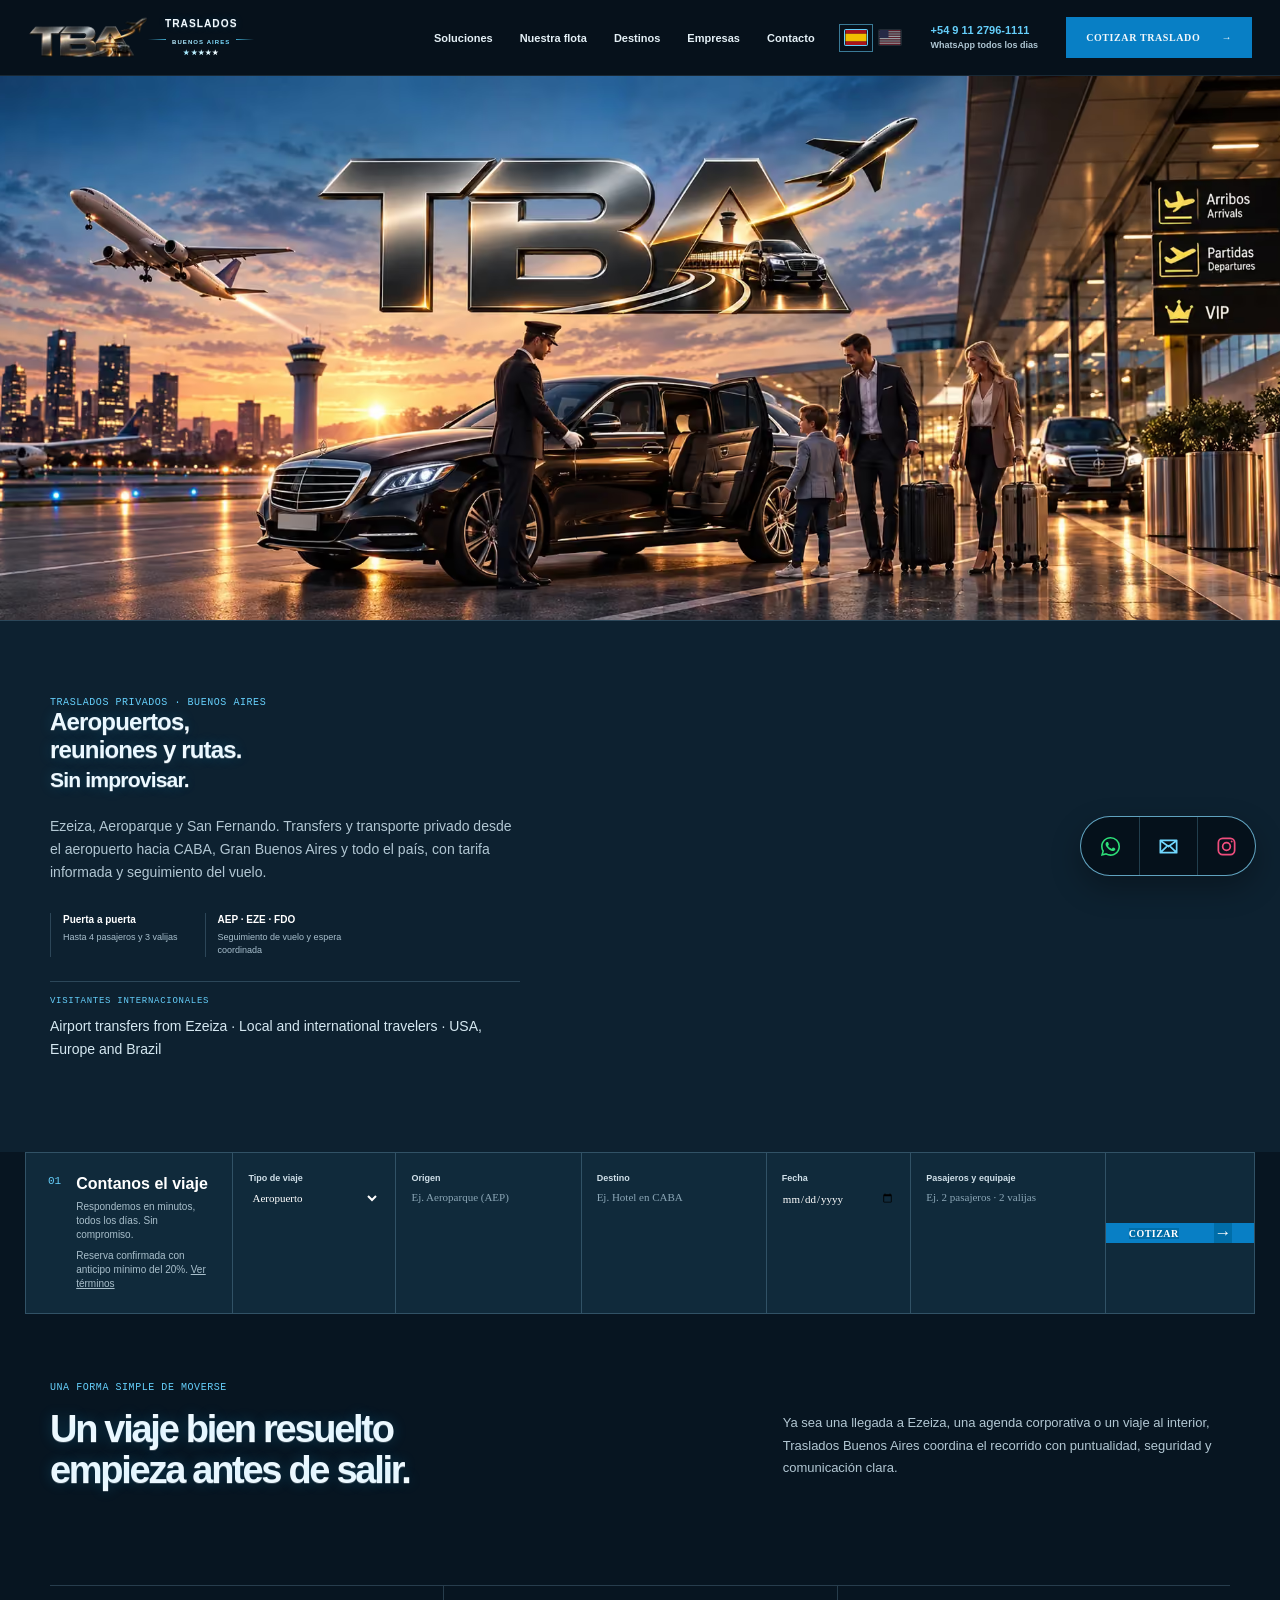
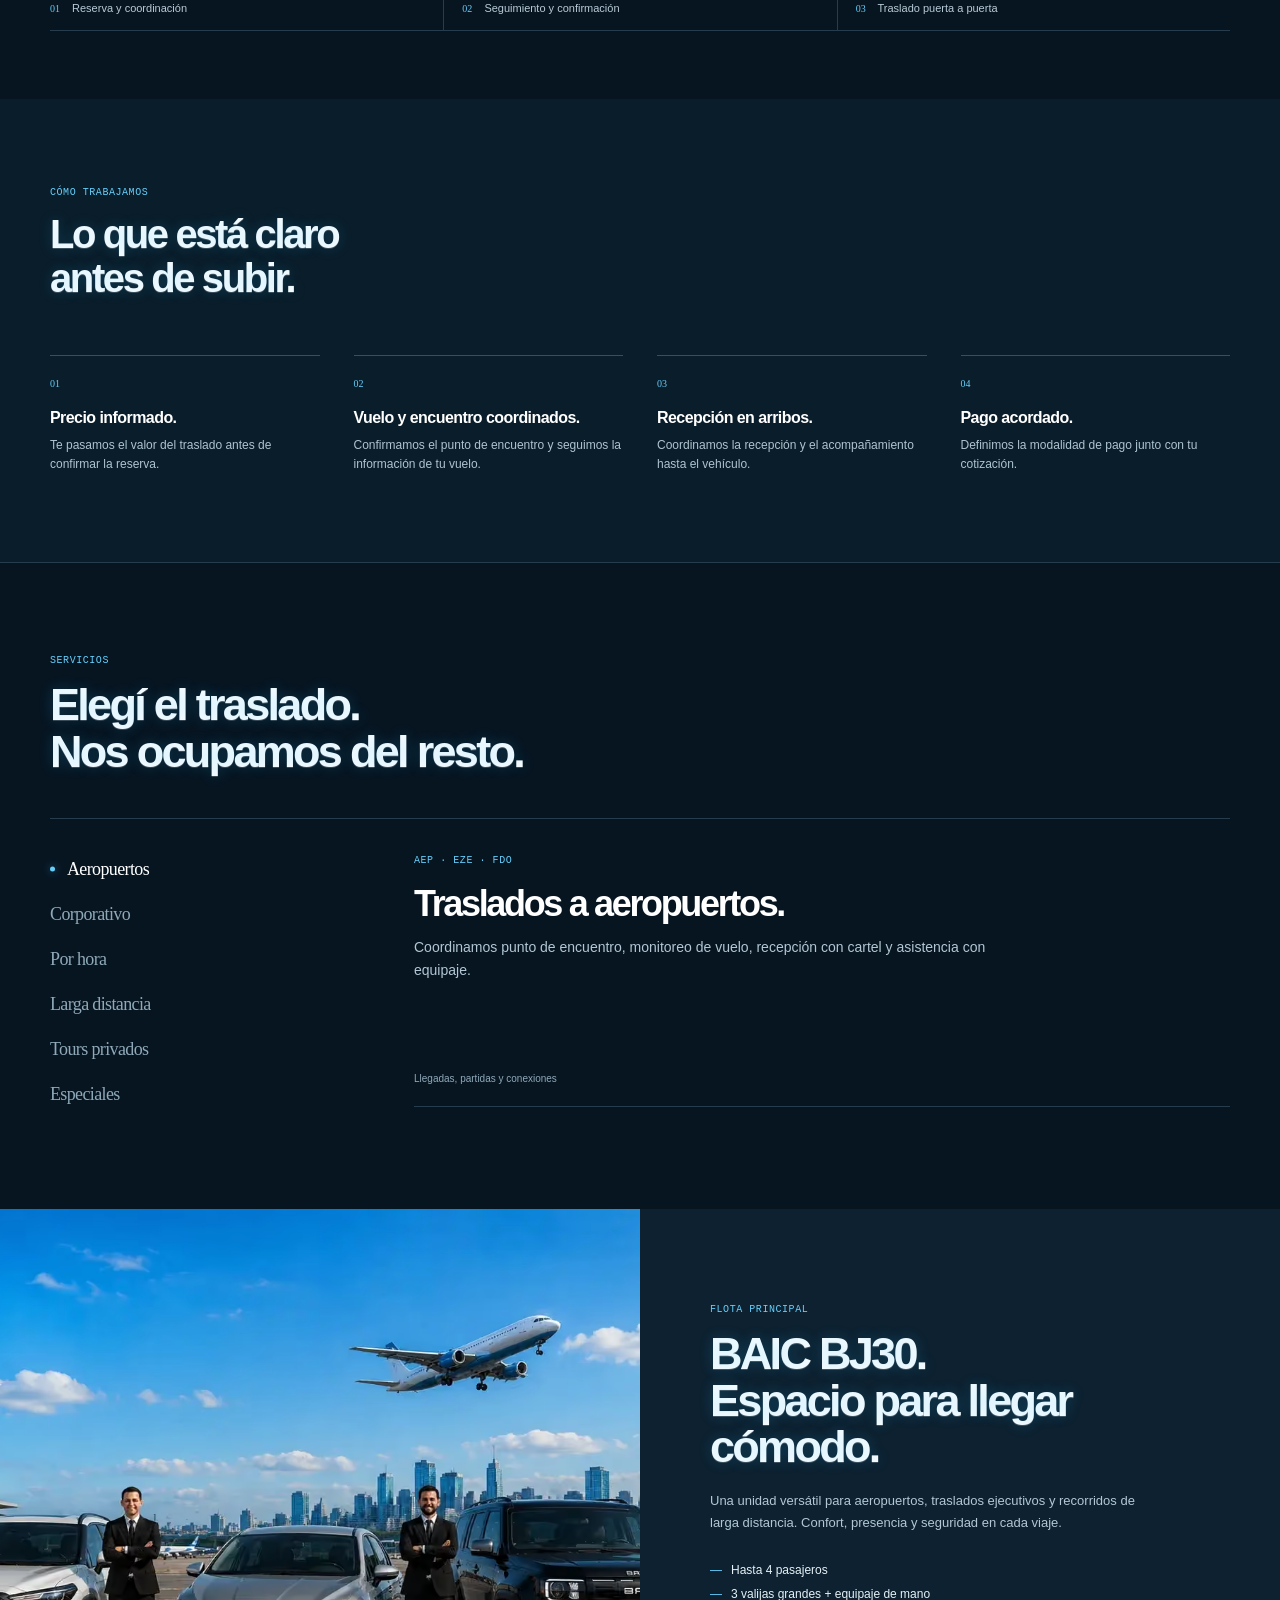
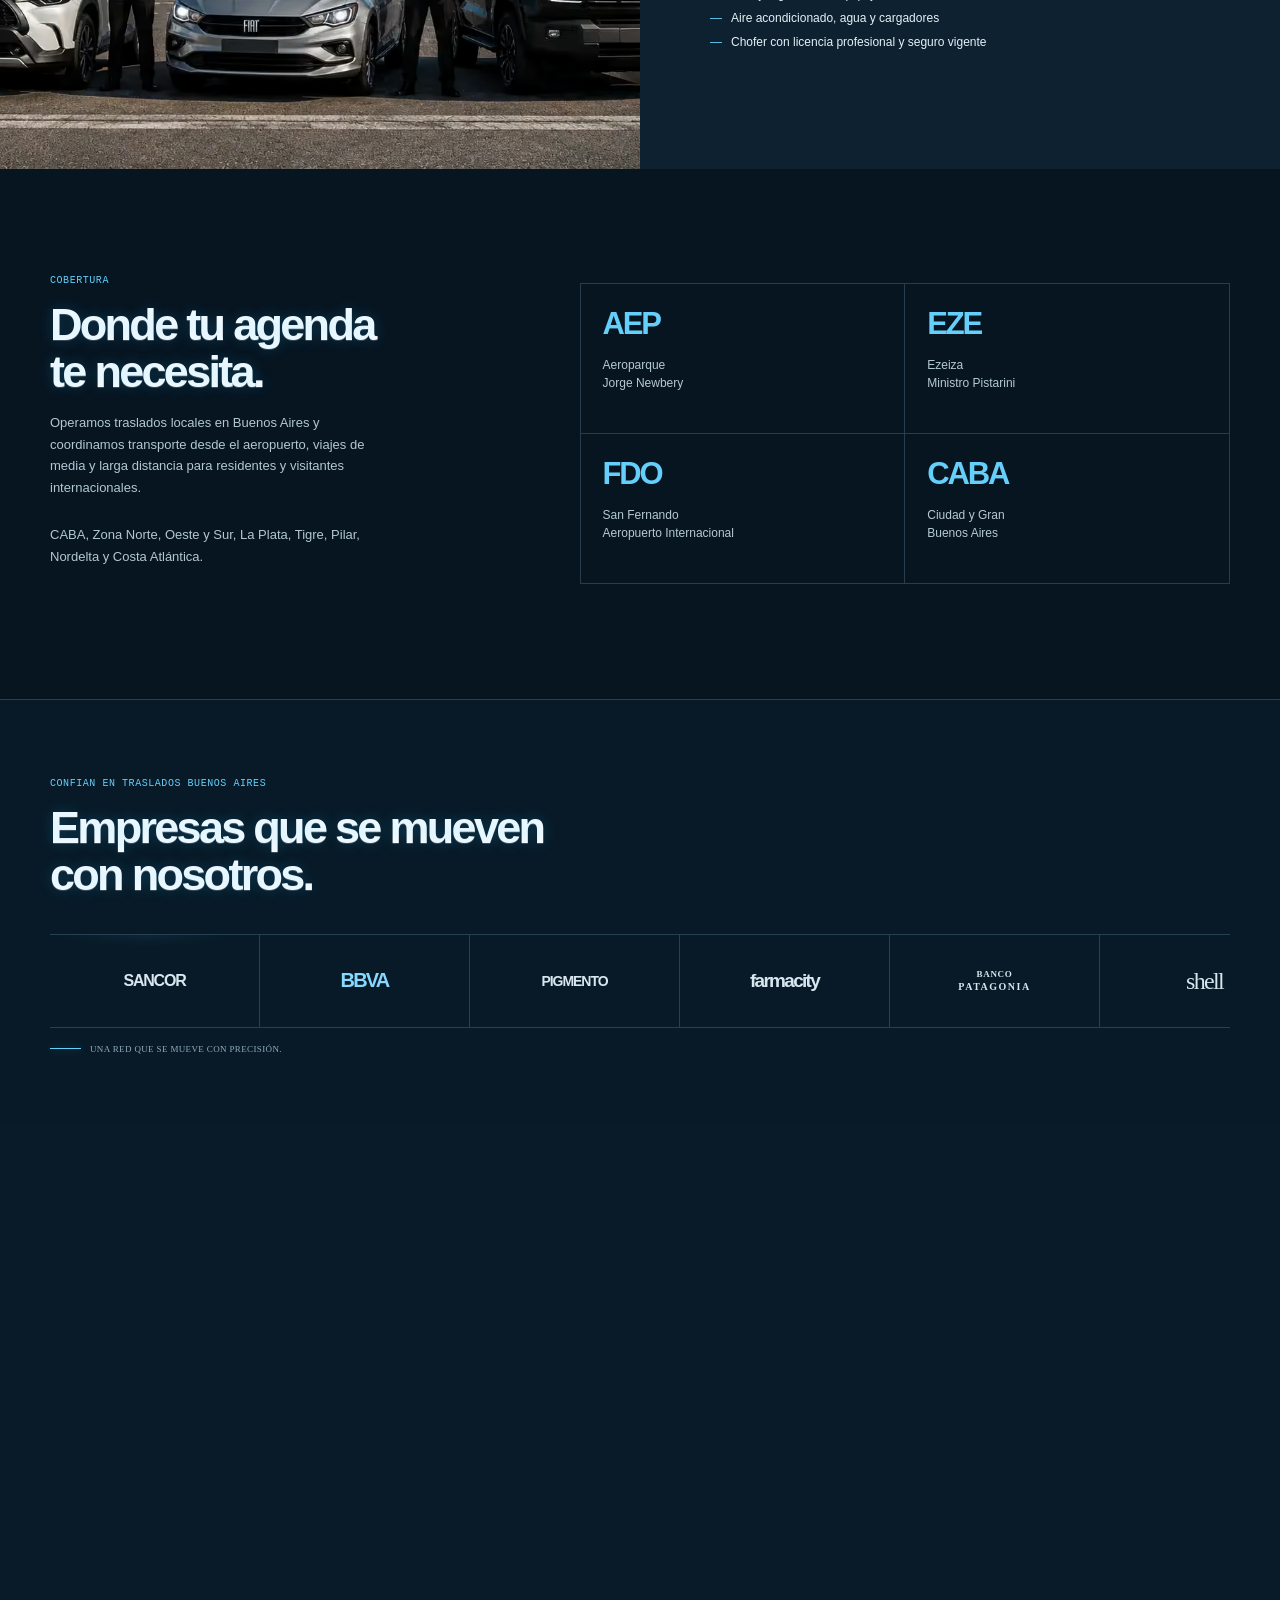
==== commit 7f473f02: "Actualiza sitio internacional, politicas y optimizacion" ====
--- a/index.html
+++ b/index.html
@@ -1,5 +1,5 @@
 <!doctype html>
-<html lang="es"><head><meta charset="UTF-8"><meta name="viewport" content="width=device-width,initial-scale=1.0"><meta name="description" content="Traslados Buenos Aires: traslados y transfers privados desde Ezeiza, Aeroparque y San Fernando a CABA y Gran Buenos Aires. Transporte para viajeros locales e internacionales de EE. UU., Europa y Brasil."><meta name="robots" content="index,follow"><meta name="geo.region" content="AR-C"><meta name="geo.placename" content="Buenos Aires, Argentina"><link rel="icon" type="image/png" sizes="32x32" href="assets/favicon-tba-32.png?v=2"><link rel="icon" type="image/png" sizes="192x192" href="assets/favicon-tba-192.png?v=2"><link rel="icon" type="image/png" sizes="512x512" href="assets/favicon-tba-icon.png?v=2"><link rel="shortcut icon" href="assets/favicon-tba-32.png?v=2"><link rel="apple-touch-icon" sizes="180x180" href="assets/apple-touch-icon.png?v=2"><link rel="canonical" href="https://trasladosbuenosaires.com/"><link rel="alternate" hreflang="es-AR" href="https://trasladosbuenosaires.com/"><link rel="alternate" hreflang="en-US" href="https://trasladosbuenosaires.com/us/"><link rel="alternate" hreflang="zh-CN" href="https://trasladosbuenosaires.com/china/"><link rel="alternate" hreflang="en-GB" href="https://trasladosbuenosaires.com/eu/"><link rel="alternate" hreflang="x-default" href="https://trasladosbuenosaires.com/"><meta property="og:type" content="website"><meta property="og:site_name" content="Traslados Buenos Aires"><meta property="og:title" content="Traslados Buenos Aires | Transfers desde Ezeiza y Aeroparque"><meta property="og:description" content="Transfers y transporte privado desde Ezeiza, Aeroparque y San Fernando para viajes locales e internacionales en Buenos Aires."><meta property="og:url" content="https://trasladosbuenosaires.com/"><meta name="twitter:card" content="summary"><meta name="twitter:title" content="Traslados Buenos Aires | Transfers desde Ezeiza y Aeroparque"><meta name="twitter:description" content="Transfers privados desde el aeropuerto y transporte ejecutivo para Buenos Aires y Argentina."><title>Traslados Buenos Aires | Transfers desde Ezeiza y Aeroparque</title><script type="application/ld+json">{"@context":"https://schema.org","@type":"LocalBusiness","name":"Traslados Buenos Aires","alternateName":"Traslados Buenos Aires","url":"https://trasladosbuenosaires.com/","description":"Private airport transfers and executive chauffeur service from Ezeiza, Aeroparque and San Fernando in Buenos Aires, Argentina, for local clients and international visitors from the United States, Europe and Brazil.","telephone":"+54 9 11 2796-1111","address":{"@type":"PostalAddress","addressLocality":"Buenos Aires","addressRegion":"Ciudad Autonoma de Buenos Aires","addressCountry":"AR"},"geo":{"@type":"GeoCoordinates","latitude":"-34.6037","longitude":"-58.3816"},"areaServed":[{"@type":"City","name":"Buenos Aires"},{"@type":"AdministrativeArea","name":"Gran Buenos Aires"},{"@type":"Country","name":"Argentina"}],"serviceType":["Airport transfers in Buenos Aires","Transportation from Ezeiza Airport","Transportation from Aeroparque","Ezeiza airport transfer","Aeroparque transfer","Executive chauffeur service","Private transportation","Long-distance travel"],"audience":{"@type":"Audience","audienceType":"Local and international visitors traveling to Buenos Aires from the United States, Europe, Brazil, Germany, China and other countries"},"sameAs":[],"availableLanguage":["Spanish","English","Chinese"]}</script><link rel="describedby" type="text/markdown" href="/llms.txt"><link rel="preload" as="image" href="assets/tba-airport-arrival.avif" type="image/avif" fetchpriority="high" media="(min-width:701px)"><link rel="preload" as="image" href="assets/tba-airport-arrival-mobile.avif" type="image/avif" fetchpriority="high" media="(max-width:700px)"><link rel="stylesheet" href="styles.css?v=4"></head>
+<html lang="es"><head><meta charset="UTF-8"><meta name="viewport" content="width=device-width,initial-scale=1.0"><meta name="description" content="Traslados Buenos Aires: traslados y transfers privados desde Ezeiza, Aeroparque y San Fernando a CABA y Gran Buenos Aires. Transporte para viajeros locales e internacionales de EE. UU., Europa y Brasil."><meta name="robots" content="index,follow"><meta name="geo.region" content="AR-C"><meta name="geo.placename" content="Buenos Aires, Argentina"><link rel="icon" type="image/png" sizes="32x32" href="assets/favicon-tba-32.png?v=2"><link rel="icon" type="image/png" sizes="192x192" href="assets/favicon-tba-192.png?v=2"><link rel="icon" type="image/png" sizes="512x512" href="assets/favicon-tba-icon.png?v=2"><link rel="shortcut icon" href="assets/favicon-tba-32.png?v=2"><link rel="apple-touch-icon" sizes="180x180" href="assets/apple-touch-icon.png?v=2"><link rel="canonical" href="https://trasladosbuenosaires.com/"><link rel="alternate" hreflang="es-AR" href="https://trasladosbuenosaires.com/"><link rel="alternate" hreflang="en-US" href="https://trasladosbuenosaires.com/us/"><link rel="alternate" hreflang="zh-CN" href="https://trasladosbuenosaires.com/china/"><link rel="alternate" hreflang="en-GB" href="https://trasladosbuenosaires.com/eu/"><link rel="alternate" hreflang="x-default" href="https://trasladosbuenosaires.com/"><meta property="og:type" content="website"><meta property="og:site_name" content="Traslados Buenos Aires"><meta property="og:title" content="Traslados Buenos Aires | Transfers desde Ezeiza y Aeroparque"><meta property="og:description" content="Transfers y transporte privado desde Ezeiza, Aeroparque y San Fernando para viajes locales e internacionales en Buenos Aires."><meta property="og:url" content="https://trasladosbuenosaires.com/"><meta name="twitter:card" content="summary"><meta name="twitter:title" content="Traslados Buenos Aires | Transfers desde Ezeiza y Aeroparque"><meta name="twitter:description" content="Transfers privados desde el aeropuerto y transporte ejecutivo para Buenos Aires y Argentina."><title>Traslados Buenos Aires | Transfers desde Ezeiza y Aeroparque</title><script type="application/ld+json">{"@context":"https://schema.org","@type":"LocalBusiness","name":"Traslados Buenos Aires","alternateName":"Traslados Buenos Aires","url":"https://trasladosbuenosaires.com/","description":"Private airport transfers and executive chauffeur service from Ezeiza, Aeroparque and San Fernando in Buenos Aires, Argentina, for local clients and international visitors from the United States, Europe and Brazil.","telephone":"+54 9 11 2796-1111","address":{"@type":"PostalAddress","addressLocality":"Buenos Aires","addressRegion":"Ciudad Autonoma de Buenos Aires","addressCountry":"AR"},"geo":{"@type":"GeoCoordinates","latitude":"-34.6037","longitude":"-58.3816"},"areaServed":[{"@type":"City","name":"Buenos Aires"},{"@type":"AdministrativeArea","name":"Gran Buenos Aires"},{"@type":"Country","name":"Argentina"}],"serviceType":["Airport transfers in Buenos Aires","Transportation from Ezeiza Airport","Transportation from Aeroparque","Ezeiza airport transfer","Aeroparque transfer","Executive chauffeur service","Private transportation","Long-distance travel"],"audience":{"@type":"Audience","audienceType":"Local and international visitors traveling to Buenos Aires from the United States, Europe, Brazil, Germany, China and other countries"},"sameAs":[],"availableLanguage":["Spanish","English","Chinese"]}</script><link rel="describedby" type="text/markdown" href="/llms.txt"><link rel="preload" as="image" href="assets/tba-airport-arrival.avif" type="image/avif" fetchpriority="high" media="(min-width:701px)"><link rel="preload" as="image" href="assets/tba-airport-arrival-mobile.avif" type="image/avif" fetchpriority="high" media="(max-width:700px)"><link rel="stylesheet" href="styles.css?v=5"></head>
 <body><header class="site-header"><a class="brand" href="#inicio" aria-label="Traslados Buenos Aires"><img class="brand-logo" src="assets/tba-logo-compact.webp" alt="Monograma TBA" width="248" height="124" decoding="async"><span class="brand-wordmark"><strong>TRASLADOS</strong><span class="brand-subline"><i aria-hidden="true"></i><small>BUENOS AIRES</small><i aria-hidden="true"></i></span><span class="brand-stars" aria-hidden="true">&#9733;&#9733;&#9733;&#9733;&#9733;</span></span></a><button class="menu-toggle" aria-label="Abrir menú" aria-expanded="false">☰</button><nav class="main-nav"><a href="#servicios">Soluciones</a><a href="#flota">Nuestra flota</a><a href="#cobertura">Destinos</a><a href="#empresa">Empresas</a><a href="#contacto">Contacto</a></nav><div class="lang" aria-label="Selector de idioma"><button class="active" type="button" data-language="es" aria-label="Idioma espanol" aria-pressed="true"><svg class="lang-flag" viewBox="0 0 28 20" aria-hidden="true" focusable="false"><path fill="#AA151B" d="M0 0h28v5H0zM0 15h28v5H0z"/><path fill="#F1BF00" d="M0 5h28v10H0z"/></svg><span class="sr-only">Espanol</span></button><button type="button" data-language="en" aria-label="English language" aria-pressed="false"><svg class="lang-flag" viewBox="0 0 28 20" aria-hidden="true" focusable="false"><path fill="#B22234" d="M0 0h28v1.54H0zm0 3.08h28v1.54H0zm0 3.08h28v1.54H0zm0 3.08h28v1.54H0zm0 3.08h28v1.54H0zm0 3.08h28V20H0z"/><path fill="#FFF" d="M0 1.54h28v1.54H0zm0 3.08h28v1.54H0zm0 3.08h28v1.54H0zm0 3.08h28v1.54H0zm0 3.08h28v1.54H0zm0 3.08h28v1.54H0z"/><path fill="#3C3B6E" d="M0 0h12v10.77H0z"/></svg><span class="sr-only">English</span></button></div><a class="header-phone" href="tel:+5491127961111" aria-label="Llamar al numero internacional"><span>+54 9 11 2796-1111</span><small>WhatsApp todos los dias</small></a><a class="header-cta" href="#reservar">Cotizar traslado <b>→</b></a></header>
 <main><section class="hero hero-image-first" id="inicio"><div class="hero-visual"><picture><source media="(max-width:700px)" srcset="assets/tba-airport-arrival-mobile.avif" type="image/avif"><source media="(max-width:700px)" srcset="assets/tba-airport-arrival-mobile-optimized.webp" type="image/webp"><source srcset="assets/tba-airport-arrival.avif" type="image/avif"><source srcset="assets/tba-airport-arrival-optimized.webp" type="image/webp"><img src="assets/tba-airport-arrival-optimized.webp" alt="Servicio de traslados privados en la terminal de aeropuerto de Buenos Aires" width="1981" height="794" fetchpriority="high" decoding="async"></picture></div></section><section class="hero-intro"><div class="hero-copy"><p class="kicker">TRASLADOS PRIVADOS &middot; BUENOS AIRES</p><h1>Aeropuertos,<br>reuniones y rutas.<em>Sin improvisar.</em></h1><p>Ezeiza, Aeroparque y San Fernando. Transfers y transporte privado desde el aeropuerto hacia CABA, Gran Buenos Aires y todo el país, con tarifa informada y seguimiento del vuelo.</p><div class="hero-facts"><span><b>Puerta a puerta</b> Hasta 4 pasajeros y 3 valijas</span><span><b>AEP &middot; EZE &middot; FDO</b> Seguimiento de vuelo y espera coordinada</span></div><p class="international-access"><b>VISITANTES INTERNACIONALES</b><span>Airport transfers from Ezeiza &middot; Local and international travelers &middot; USA, Europe and Brazil</span></p></div></section>
 <section class="booking" id="reservar" aria-label="Formulario de cotización"><div class="booking-intro"><span>01</span><div><b>Contanos el viaje</b><small>Respondemos en minutos, todos los días. Sin compromiso.</small><small class="booking-deposit">Reserva confirmada con anticipo mínimo del 20%. <a href="terms.html">Ver términos</a></small></div></div><label>Tipo de viaje<select data-booking-field="Tipo de viaje"><option>Aeropuerto</option><option>Punto a punto</option><option>Auto por hora</option><option>Larga distancia</option></select></label><label>Origen<input data-booking-field="Origen" placeholder="Ej. Aeroparque (AEP)"></label><label>Destino<input data-booking-field="Destino" placeholder="Ej. Hotel en CABA"></label><label>Fecha<input data-booking-field="Fecha" type="date"></label><label>Pasajeros y equipaje<input data-booking-field="Pasajeros y equipaje" placeholder="Ej. 2 pasajeros · 2 valijas"></label><a class="booking-quote" href="https://wa.me/5491127961111" target="_blank" rel="noreferrer"><span>Cotizar</span><b>→</b></a></section>
@@ -11,4 +11,4 @@
 <section class="hotels section" id="hoteles"><div class="hotel-heading"><p class="kicker">TRASLADOS PARA HUÉSPEDES</p><h2>Del aeropuerto<br>al hotel, bien coordinado.</h2><i></i><p>Trabajamos con hoteles de referencia en Buenos Aires para coordinar recepción en aeropuerto, arribos y traslados privados.</p></div><div class="hotel-cards" aria-label="Hoteles con los que trabaja Traslados Buenos Aires"><article class="hotel-card hotel-four hotel-photo"><img class="hotel-thumb" src="assets/four-seasons-buenos-aires.webp" alt="Fachada del Four Seasons Hotel Buenos Aires" width="1254" height="1254" loading="lazy" decoding="async"></article><article class="hotel-card hotel-alvear hotel-photo"><img class="hotel-thumb" src="assets/alvear-palace-buenos-aires.webp" alt="Fachada de Alvear Palace Hotel" width="1254" height="1254" loading="lazy" decoding="async"></article><article class="hotel-card hotel-park hotel-photo"><img class="hotel-thumb" src="assets/park-hyatt-buenos-aires.webp" alt="Fachada de Park Hyatt Buenos Aires" width="1254" height="1254" loading="lazy" decoding="async"></article><article class="hotel-card hotel-sofitel hotel-photo"><img class="hotel-thumb" src="assets/sofitel-buenos-aires.webp" alt="Fachada del Sofitel Buenos Aires" width="1254" height="1254" loading="lazy" decoding="async"></article><article class="hotel-card hotel-nh hotel-photo"><img class="hotel-thumb" src="assets/nh-hotels-buenos-aires.webp" alt="Fachada de NH Hotels Buenos Aires City" width="1254" height="1254" loading="lazy" decoding="async"></article><article class="hotel-card hotel-sheraton"><img class="hotel-thumb" src="assets/sheraton-buenos-aires.webp" alt="Fachada del Sheraton Buenos Aires" width="1254" height="1254" loading="lazy" decoding="async"></article><article class="hotel-card hotel-bisonte hotel-photo"><img class="hotel-thumb" src="assets/hotel-bisonte-buenos-aires.webp" alt="Fachada del Hotel Bisonte Buenos Aires" width="1254" height="1254" loading="lazy" decoding="async"></article><article class="hotel-card hotel-dora hotel-photo"><img class="hotel-thumb" src="assets/dora-hotel-buenos-aires.webp" alt="Fachada del Hotel D Ora Buenos Aires" width="1254" height="1254" loading="lazy" decoding="async"></article></div></section>
 <section class="gallery section" id="recorridos"><div class="gallery-heading"><div><p class="kicker">BUENOS AIRES A TU RITMO</p><h2>La ciudad también<br>es parte del viaje.</h2></div><p>Recorridos privados diseñados alrededor de tus intereses, tus tiempos y tus paradas.</p></div><div class="gallery-grid gallery-routes"><article class="place-obelisco"><span>4 H</span><h3>Clásicos porteños<br><small>Obelisco, Plaza de Mayo, Recoleta y Puerto Madero</small></h3></article><article class="place-caminito"><span>3 H</span><h3>Sur histórico<br><small>San Telmo, Caminito y La Boca</small></h3></article><article class="place-jardin"><span>A MEDIDA</span><h3>Buenos Aires a tu ritmo<br><small>Itinerario privado según tus intereses</small></h3></article></div></section>
 </main>
-<footer id="contacto"><div class="footer-grid"><div><a class="brand" href="#inicio" aria-label="Traslados Buenos Aires"><img class="brand-logo" src="assets/tba-logo-compact.webp" alt="Monograma TBA" width="248" height="124" decoding="async"><span class="brand-wordmark"><strong>TRASLADOS</strong><span class="brand-subline"><i aria-hidden="true"></i><small>BUENOS AIRES</small><i aria-hidden="true"></i></span><span class="brand-stars" aria-hidden="true">&#9733;&#9733;&#9733;&#9733;&#9733;</span></span></a><p>Movilidad ejecutiva para personas, empresas e instituciones.</p></div><div><b>NAVEGACIÓN</b><a href="#servicios">Servicios</a><a href="#flota">Flota</a><a href="#cobertura">Cobertura</a></div><div class="contact-panel"><b>CONTACTO</b><a class="contact-entry" href="tel:+5491127961111" aria-label="Llamar al numero internacional"><span class="contact-icon" aria-hidden="true"><svg width="20" height="20" viewBox="0 0 24 24"><defs><linearGradient id="contact-phone-gradient" x1="5" y1="4" x2="19" y2="20" gradientUnits="userSpaceOnUse"><stop stop-color="#62ecff"/><stop offset=".52" stop-color="#8770ff"/><stop offset="1" stop-color="#f145c4"/></linearGradient></defs><path d="M7.3 3.7 5.6 5.2c-1 1-1 2.5-.5 3.8 1.7 4.1 5 7.4 9.1 9.1 1.3.5 2.8.5 3.8-.5l1.5-1.7-3.1-2.1-1.2 1.2c-2.2-1-3.9-2.7-4.9-4.9l1.2-1.2-2.1-3.2Z" fill="none" stroke="url(#contact-phone-gradient)" stroke-width="1.8" stroke-linecap="round" stroke-linejoin="round"/></svg></span><span class="contact-value">+54 9 11 2796-1111</span></a><a class="contact-entry" href="mailto:consulta@trasladobuenosaires.com" aria-label="Enviar email"><span class="contact-icon" aria-hidden="true"><svg width="20" height="20" viewBox="0 0 24 24"><defs><linearGradient id="contact-mail-gradient" x1="5" y1="4" x2="19" y2="20" gradientUnits="userSpaceOnUse"><stop stop-color="#62ecff"/><stop offset=".52" stop-color="#8770ff"/><stop offset="1" stop-color="#f145c4"/></linearGradient></defs><rect x="3.5" y="5.5" width="17" height="13" rx="1.7" fill="none" stroke="url(#contact-mail-gradient)" stroke-width="1.8"/><path d="m4.6 6.7 7.4 5.5 7.4-5.5M4.6 17.4l5.1-5M19.4 17.4l-5.1-5" fill="none" stroke="url(#contact-mail-gradient)" stroke-width="1.8" stroke-linecap="round" stroke-linejoin="round"/></svg></span><span class="contact-value">consulta@trasladobuenosaires.com</span></a><div class="contact-entry contact-location"><span class="contact-icon" aria-hidden="true"><svg width="20" height="20" viewBox="0 0 24 24"><defs><linearGradient id="contact-pin-gradient" x1="5" y1="4" x2="19" y2="20" gradientUnits="userSpaceOnUse"><stop stop-color="#62ecff"/><stop offset=".52" stop-color="#8770ff"/><stop offset="1" stop-color="#f145c4"/></linearGradient></defs><path d="M12 21s6-5.3 6-11a6 6 0 1 0-12 0c0 5.7 6 11 6 11Z" fill="none" stroke="url(#contact-pin-gradient)" stroke-width="1.8"/><circle cx="12" cy="10" r="2" fill="url(#contact-pin-gradient)"/></svg></span><span class="contact-value">Buenos Aires, Argentina</span></div></div></div><div class="copyright">&copy; 2026 Traslados Buenos Aires &middot; Buenos Aires, Argentina &middot; Todos los derechos reservados. &middot; <a href="privacy.html">Privacidad</a> &middot; <a href="terms.html">Términos de reserva</a></div></footer><nav class="contact-pill" aria-label="Canales de contacto"><a href="https://wa.me/5491127961111" target="_blank" rel="noreferrer" aria-label="Abrir WhatsApp"><svg viewBox="0 0 24 24" aria-hidden="true" focusable="false"><path d="M19.05 4.94A9.87 9.87 0 0 0 12.04 2C6.58 2 2.13 6.45 2.13 11.91c0 1.75.46 3.46 1.33 4.96L2 22l5.27-1.38a9.9 9.9 0 0 0 4.76 1.21h.01c5.46 0 9.91-4.45 9.91-9.91a9.84 9.84 0 0 0-2.9-6.98Zm-7.01 15.22h-.01a8.24 8.24 0 0 1-4.2-1.15l-.3-.18-3.13.82.84-3.05-.2-.32a8.2 8.2 0 0 1-1.25-4.37c0-4.54 3.7-8.24 8.25-8.24a8.17 8.17 0 0 1 5.84 2.43 8.2 8.2 0 0 1 2.41 5.82c0 4.55-3.7 8.24-8.25 8.24Zm4.52-6.18c-.25-.13-1.47-.73-1.7-.81-.23-.09-.4-.13-.57.13-.17.25-.66.81-.81.98-.15.17-.3.19-.55.06-.25-.13-1.06-.39-2.01-1.25-.74-.66-1.24-1.48-1.38-1.73-.15-.25-.02-.39.11-.52.11-.11.25-.3.38-.44.13-.15.17-.25.25-.42.08-.17.04-.32-.02-.44-.06-.13-.57-1.37-.78-1.87-.2-.49-.41-.42-.57-.43h-.49c-.17 0-.44.06-.67.32-.23.25-.88.86-.88 2.1s.9 2.44 1.02 2.61c.13.17 1.77 2.7 4.28 3.79.6.26 1.07.42 1.44.54.6.19 1.15.16 1.58.1.48-.07 1.47-.6 1.68-1.18.21-.57.21-1.06.15-1.17-.06-.11-.23-.17-.48-.3Z" fill="currentColor"/></svg></a><a href="mailto:consulta@trasladobuenosaires.com" aria-label="Enviar email"><svg viewBox="0 0 24 24" aria-hidden="true" focusable="false"><path d="M3.5 5.5h17v13h-17zM4.6 6.6 12 12l7.4-5.4M4.6 17.4l5.2-5M19.4 17.4l-5.2-5" fill="none" stroke="currentColor" stroke-width="1.8" stroke-linecap="round" stroke-linejoin="round"/></svg></a><a href="https://www.instagram.com/trasladosbsaires/" target="_blank" rel="noreferrer" aria-label="Abrir Instagram"><svg viewBox="0 0 24 24" aria-hidden="true" focusable="false"><rect x="3.5" y="3.5" width="17" height="17" rx="4.5" fill="none" stroke="currentColor" stroke-width="1.8"/><circle cx="12" cy="12" r="4" fill="none" stroke="currentColor" stroke-width="1.8"/><circle cx="17.4" cy="6.7" r="1" fill="currentColor"/></svg></a></nav><script src="script.js?v=4"></script></body></html>
+<footer id="contacto"><div class="footer-grid"><div><a class="brand" href="#inicio" aria-label="Traslados Buenos Aires"><img class="brand-logo" src="assets/tba-logo-compact.webp" alt="Monograma TBA" width="248" height="124" decoding="async"><span class="brand-wordmark"><strong>TRASLADOS</strong><span class="brand-subline"><i aria-hidden="true"></i><small>BUENOS AIRES</small><i aria-hidden="true"></i></span><span class="brand-stars" aria-hidden="true">&#9733;&#9733;&#9733;&#9733;&#9733;</span></span></a><p>Movilidad ejecutiva para personas, empresas e instituciones.</p></div><div><b>NAVEGACIÓN</b><a href="#servicios">Servicios</a><a href="#flota">Flota</a><a href="#cobertura">Cobertura</a></div><div class="contact-panel"><b>CONTACTO</b><a class="contact-entry" href="tel:+5491127961111" aria-label="Llamar al numero internacional"><span class="contact-icon" aria-hidden="true"><svg width="20" height="20" viewBox="0 0 24 24"><defs><linearGradient id="contact-phone-gradient" x1="5" y1="4" x2="19" y2="20" gradientUnits="userSpaceOnUse"><stop stop-color="#62ecff"/><stop offset=".52" stop-color="#8770ff"/><stop offset="1" stop-color="#f145c4"/></linearGradient></defs><path d="M7.3 3.7 5.6 5.2c-1 1-1 2.5-.5 3.8 1.7 4.1 5 7.4 9.1 9.1 1.3.5 2.8.5 3.8-.5l1.5-1.7-3.1-2.1-1.2 1.2c-2.2-1-3.9-2.7-4.9-4.9l1.2-1.2-2.1-3.2Z" fill="none" stroke="url(#contact-phone-gradient)" stroke-width="1.8" stroke-linecap="round" stroke-linejoin="round"/></svg></span><span class="contact-value">+54 9 11 2796-1111</span></a><a class="contact-entry" href="mailto:consulta@trasladobuenosaires.com" aria-label="Enviar email"><span class="contact-icon" aria-hidden="true"><svg width="20" height="20" viewBox="0 0 24 24"><defs><linearGradient id="contact-mail-gradient" x1="5" y1="4" x2="19" y2="20" gradientUnits="userSpaceOnUse"><stop stop-color="#62ecff"/><stop offset=".52" stop-color="#8770ff"/><stop offset="1" stop-color="#f145c4"/></linearGradient></defs><rect x="3.5" y="5.5" width="17" height="13" rx="1.7" fill="none" stroke="url(#contact-mail-gradient)" stroke-width="1.8"/><path d="m4.6 6.7 7.4 5.5 7.4-5.5M4.6 17.4l5.1-5M19.4 17.4l-5.1-5" fill="none" stroke="url(#contact-mail-gradient)" stroke-width="1.8" stroke-linecap="round" stroke-linejoin="round"/></svg></span><span class="contact-value">consulta@trasladobuenosaires.com</span></a><div class="contact-entry contact-location"><span class="contact-icon" aria-hidden="true"><svg width="20" height="20" viewBox="0 0 24 24"><defs><linearGradient id="contact-pin-gradient" x1="5" y1="4" x2="19" y2="20" gradientUnits="userSpaceOnUse"><stop stop-color="#62ecff"/><stop offset=".52" stop-color="#8770ff"/><stop offset="1" stop-color="#f145c4"/></linearGradient></defs><path d="M12 21s6-5.3 6-11a6 6 0 1 0-12 0c0 5.7 6 11 6 11Z" fill="none" stroke="url(#contact-pin-gradient)" stroke-width="1.8"/><circle cx="12" cy="10" r="2" fill="url(#contact-pin-gradient)"/></svg></span><span class="contact-value">Buenos Aires, Argentina</span></div></div></div><div class="copyright">&copy; 2026 Traslados Buenos Aires &middot; Buenos Aires, Argentina &middot; Todos los derechos reservados. &middot; <a href="privacy.html">Privacidad</a> &middot; <a href="terms.html">Términos de reserva</a></div></footer><nav class="contact-pill" aria-label="Canales de contacto"><a href="https://wa.me/5491127961111" target="_blank" rel="noreferrer" aria-label="Abrir WhatsApp"><svg viewBox="0 0 24 24" aria-hidden="true" focusable="false"><path d="M19.05 4.94A9.87 9.87 0 0 0 12.04 2C6.58 2 2.13 6.45 2.13 11.91c0 1.75.46 3.46 1.33 4.96L2 22l5.27-1.38a9.9 9.9 0 0 0 4.76 1.21h.01c5.46 0 9.91-4.45 9.91-9.91a9.84 9.84 0 0 0-2.9-6.98Zm-7.01 15.22h-.01a8.24 8.24 0 0 1-4.2-1.15l-.3-.18-3.13.82.84-3.05-.2-.32a8.2 8.2 0 0 1-1.25-4.37c0-4.54 3.7-8.24 8.25-8.24a8.17 8.17 0 0 1 5.84 2.43 8.2 8.2 0 0 1 2.41 5.82c0 4.55-3.7 8.24-8.25 8.24Zm4.52-6.18c-.25-.13-1.47-.73-1.7-.81-.23-.09-.4-.13-.57.13-.17.25-.66.81-.81.98-.15.17-.3.19-.55.06-.25-.13-1.06-.39-2.01-1.25-.74-.66-1.24-1.48-1.38-1.73-.15-.25-.02-.39.11-.52.11-.11.25-.3.38-.44.13-.15.17-.25.25-.42.08-.17.04-.32-.02-.44-.06-.13-.57-1.37-.78-1.87-.2-.49-.41-.42-.57-.43h-.49c-.17 0-.44.06-.67.32-.23.25-.88.86-.88 2.1s.9 2.44 1.02 2.61c.13.17 1.77 2.7 4.28 3.79.6.26 1.07.42 1.44.54.6.19 1.15.16 1.58.1.48-.07 1.47-.6 1.68-1.18.21-.57.21-1.06.15-1.17-.06-.11-.23-.17-.48-.3Z" fill="currentColor"/></svg></a><a href="mailto:consulta@trasladobuenosaires.com" aria-label="Enviar email"><svg viewBox="0 0 24 24" aria-hidden="true" focusable="false"><path d="M3.5 5.5h17v13h-17zM4.6 6.6 12 12l7.4-5.4M4.6 17.4l5.2-5M19.4 17.4l-5.2-5" fill="none" stroke="currentColor" stroke-width="1.8" stroke-linecap="round" stroke-linejoin="round"/></svg></a><a href="https://www.instagram.com/trasladosbsaires/" target="_blank" rel="noreferrer" aria-label="Abrir Instagram"><svg viewBox="0 0 24 24" aria-hidden="true" focusable="false"><rect x="3.5" y="3.5" width="17" height="17" rx="4.5" fill="none" stroke="currentColor" stroke-width="1.8"/><circle cx="12" cy="12" r="4" fill="none" stroke="currentColor" stroke-width="1.8"/><circle cx="17.4" cy="6.7" r="1" fill="currentColor"/></svg></a></nav><script src="script.js?v=5"></script></body></html>
